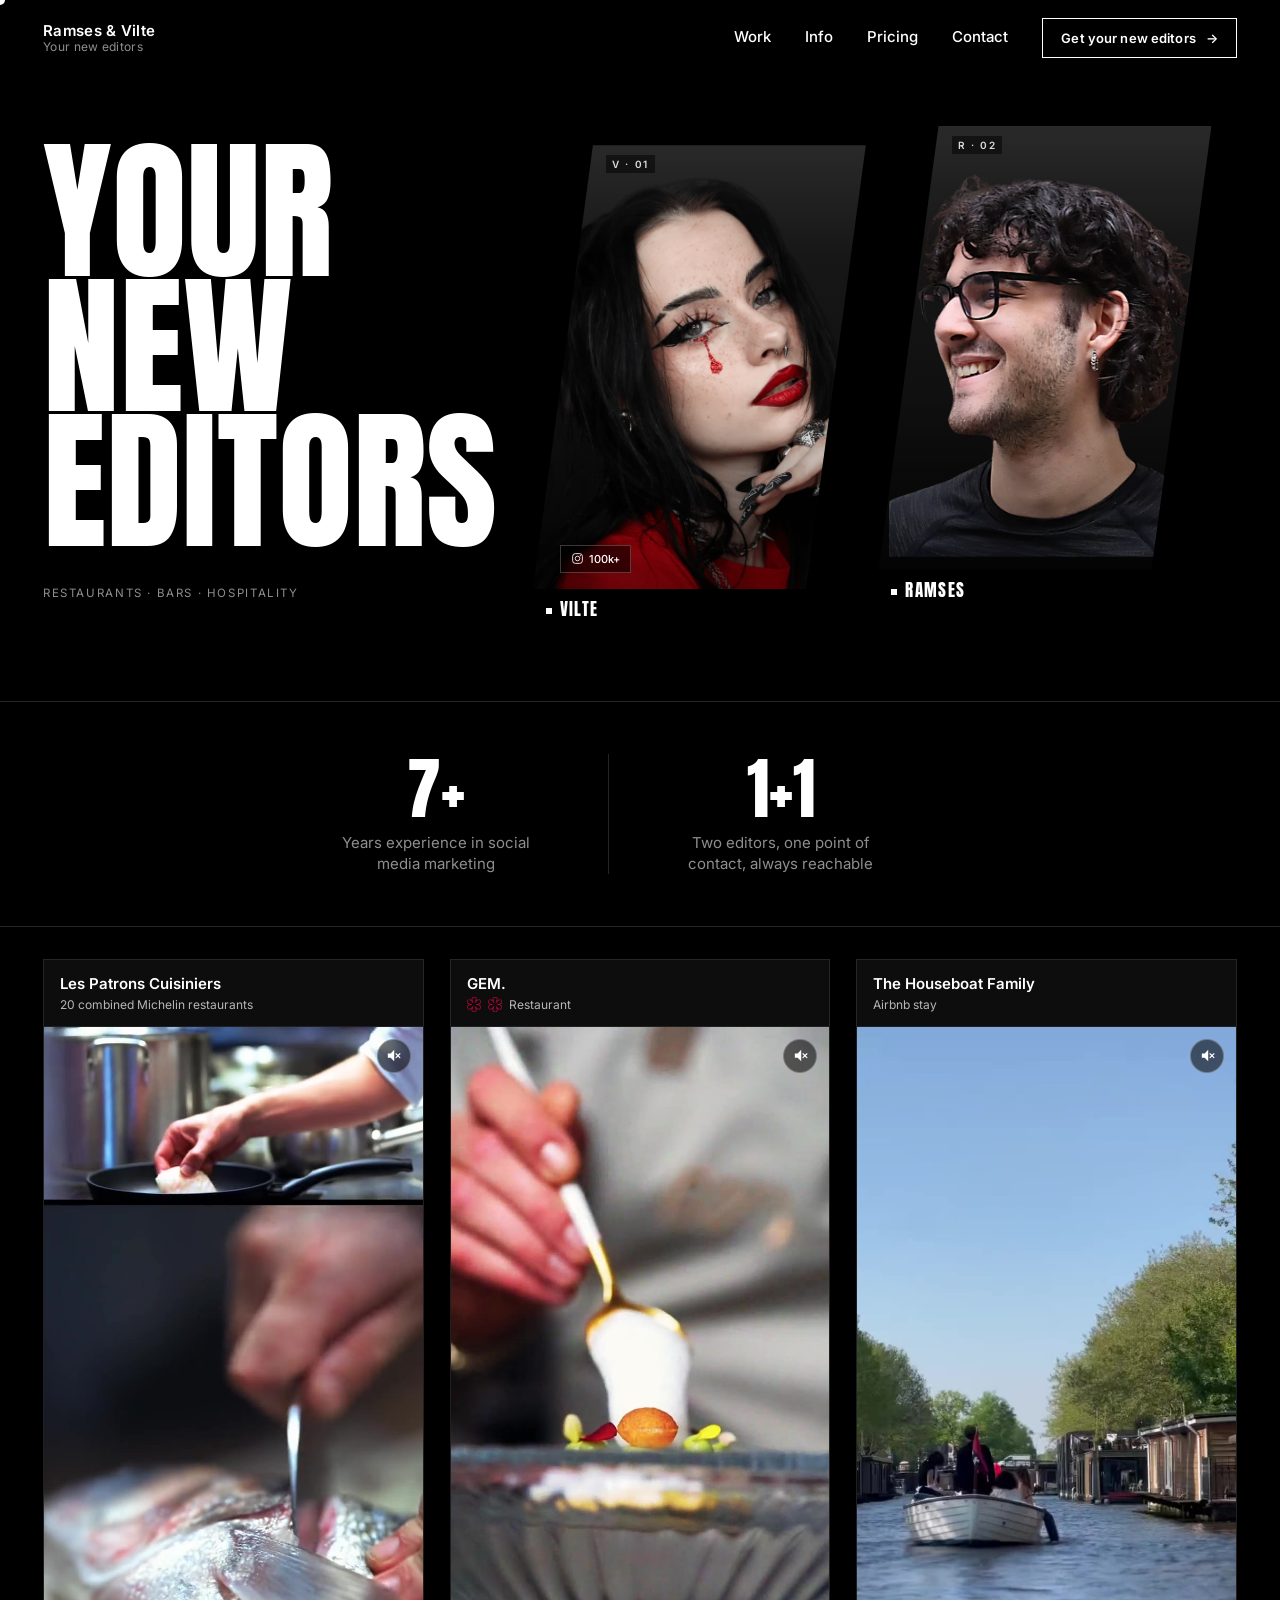
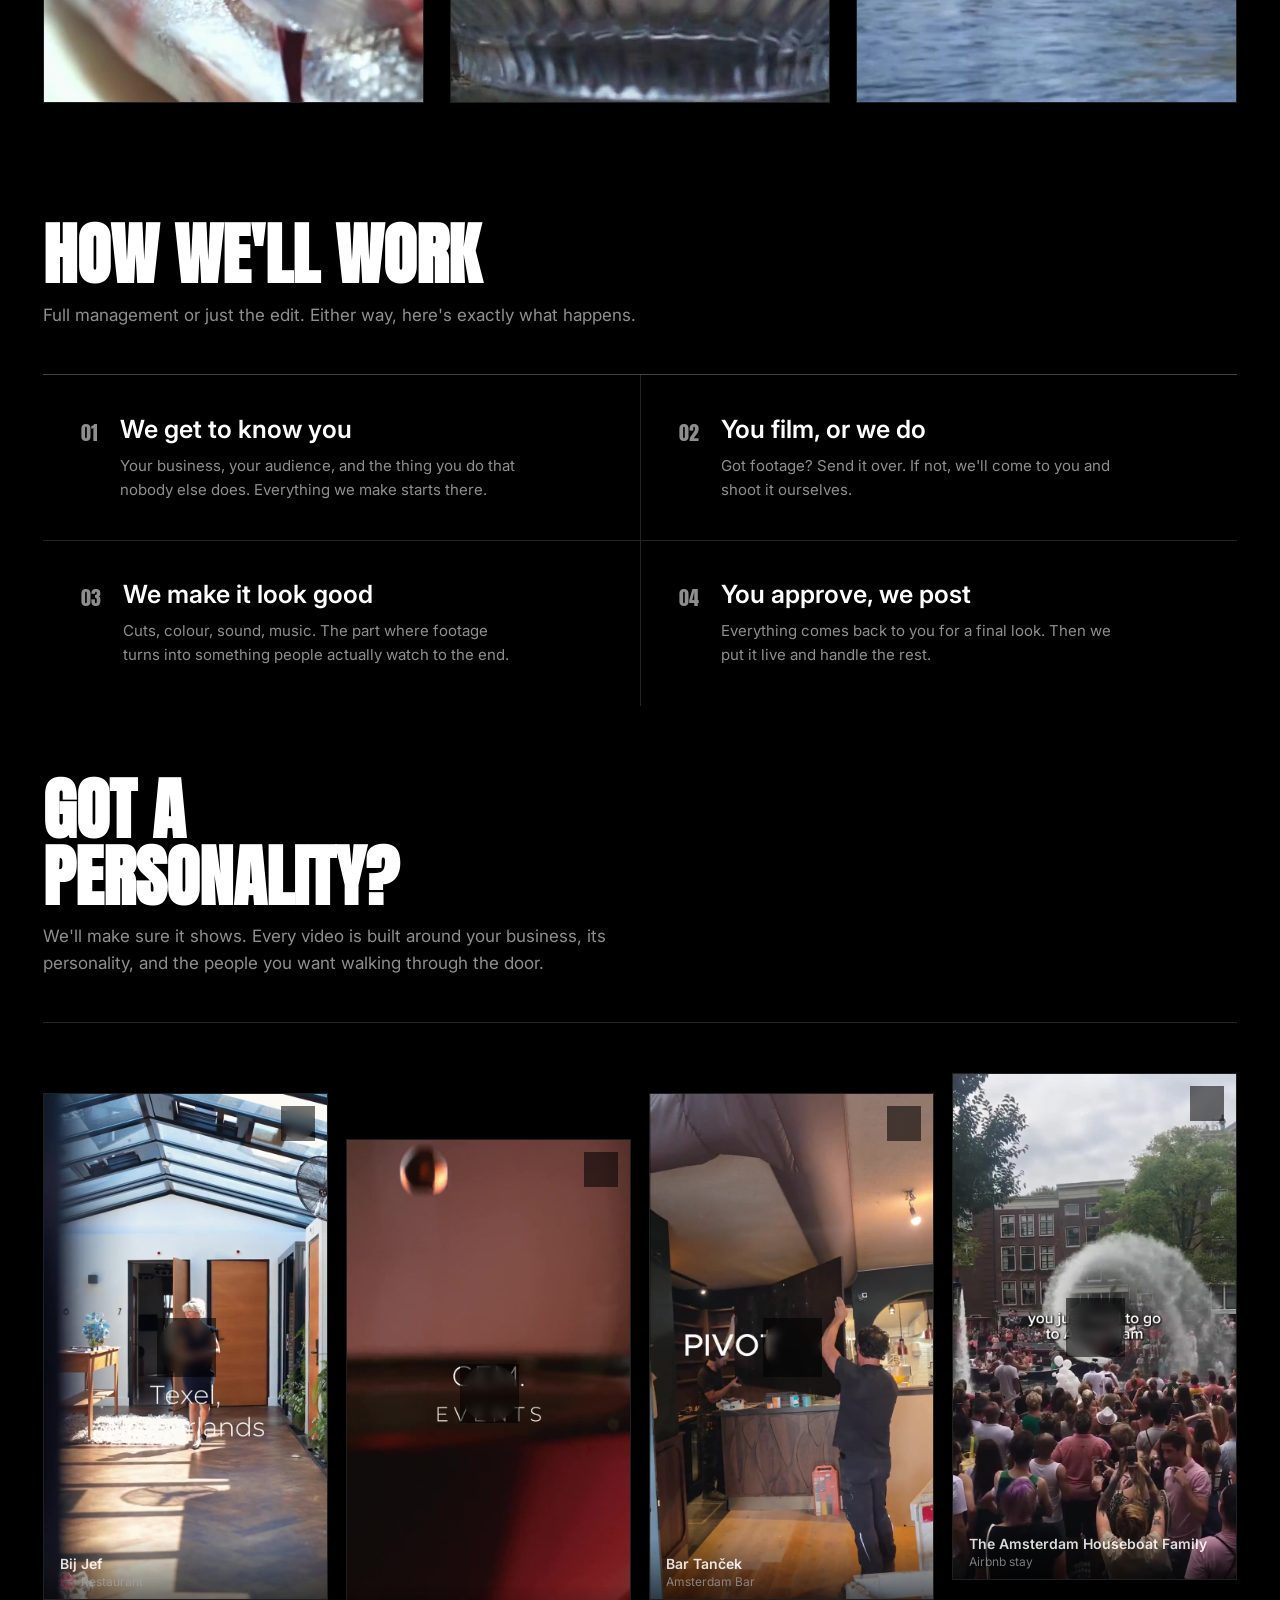
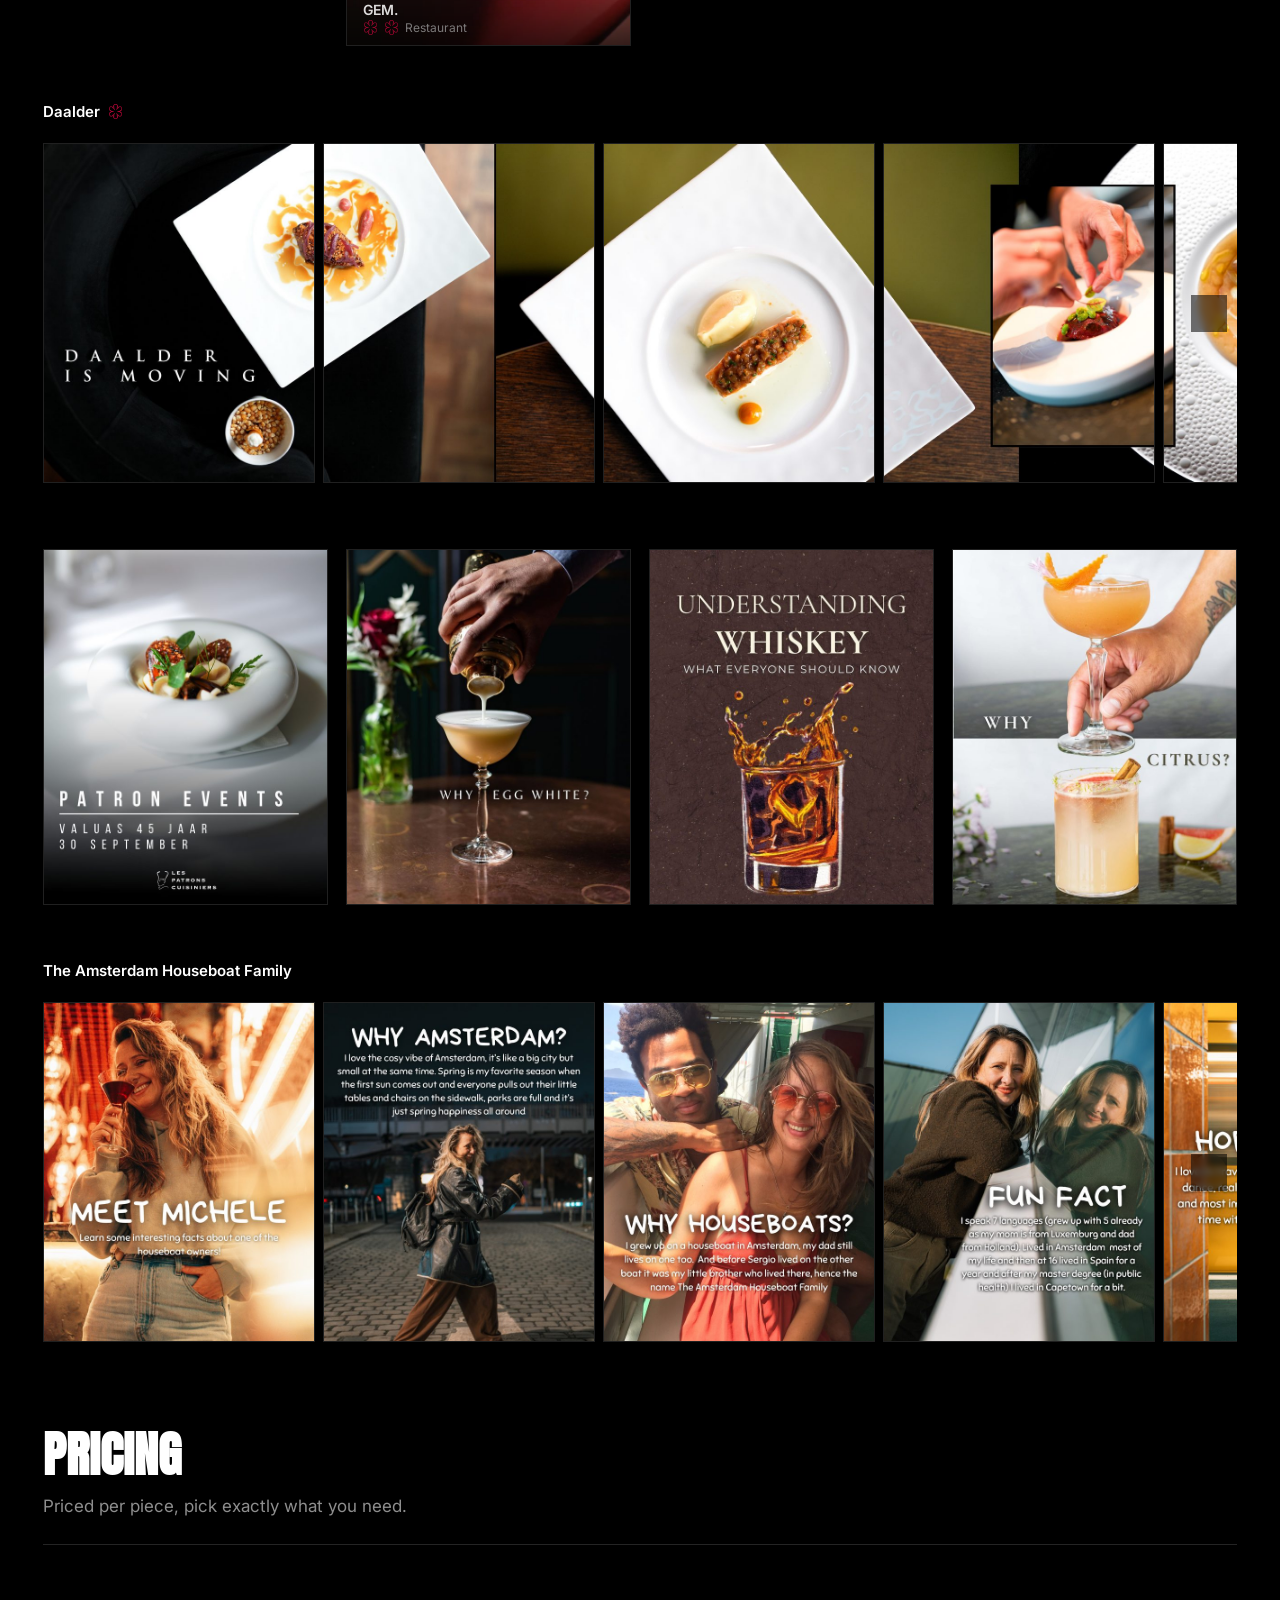
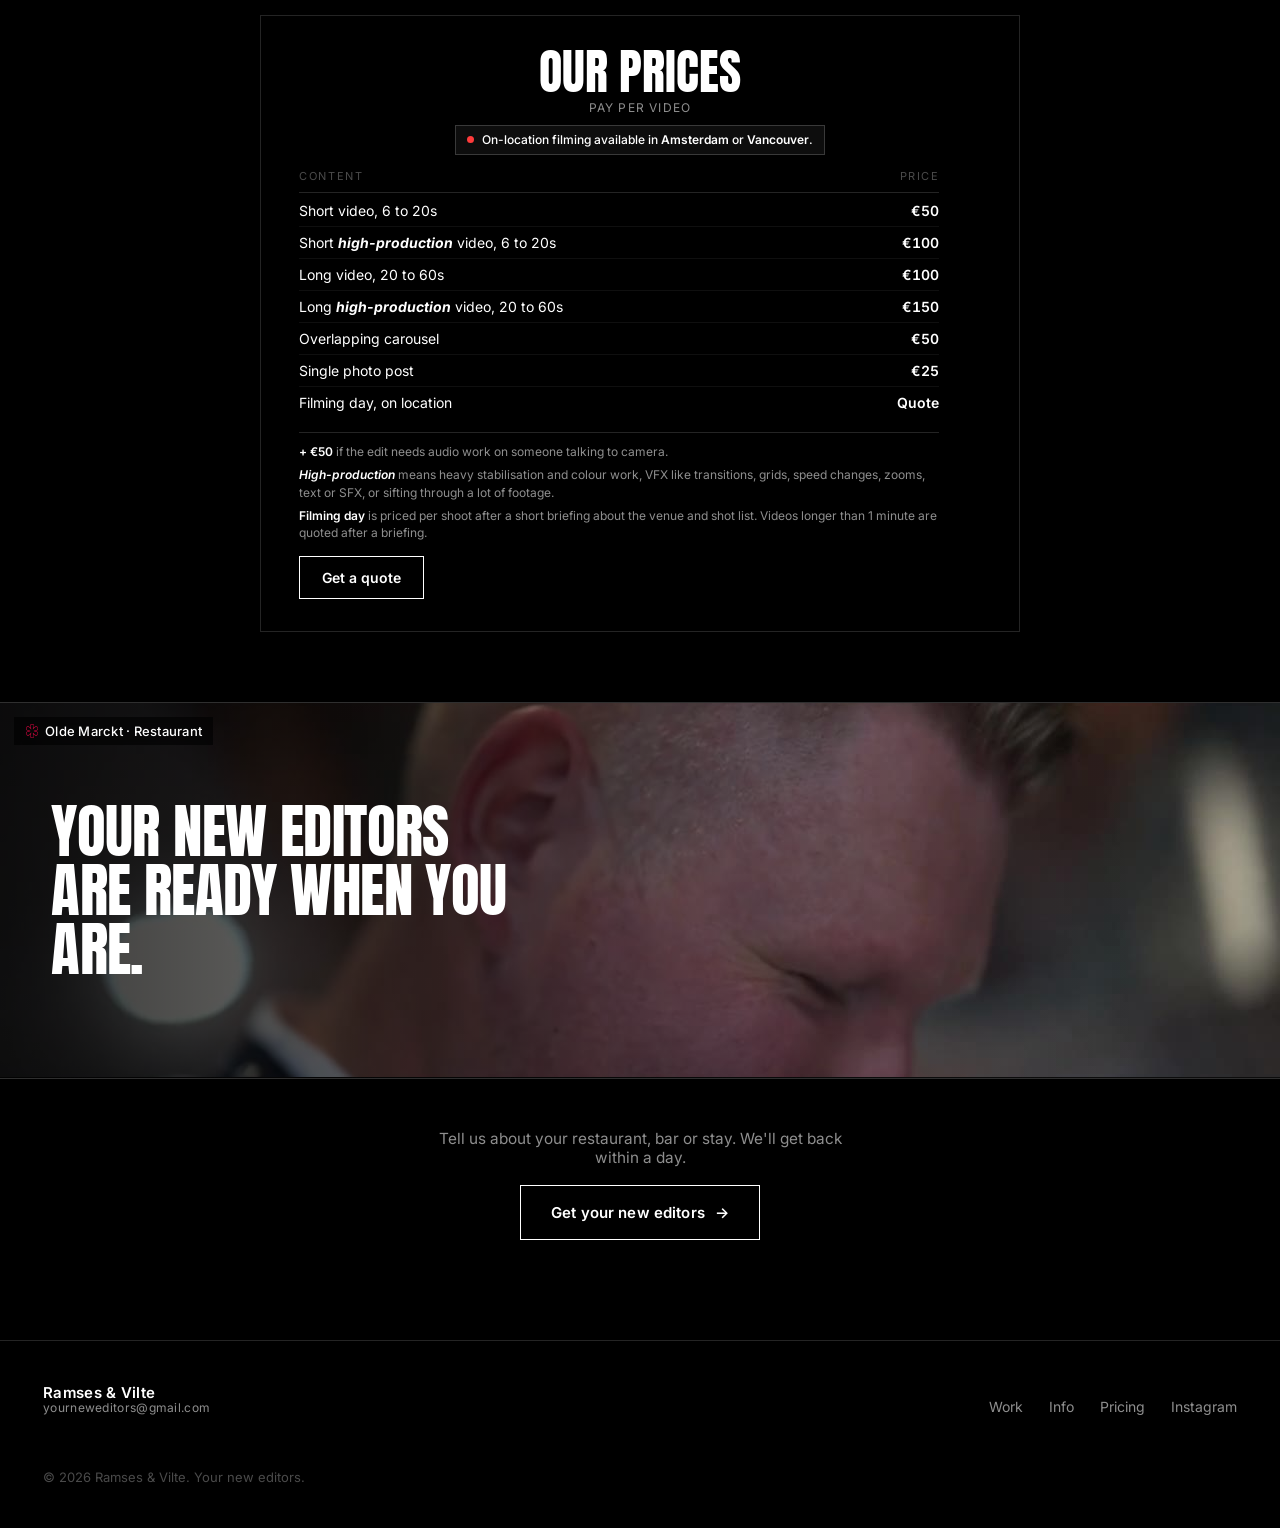
==== index.html @ bdb80d67 "old" ====
<!DOCTYPE html>
<html lang="en">
<head>
<meta charset="UTF-8">
<meta name="viewport" content="width=device-width, initial-scale=1.0">
<title>Ramses &amp; Vilte: Your New Editors</title>
<meta name="description" content="Ramses &amp; Vilte edit social media for Michelin-starred restaurants, bars and hospitality brands. Strategy, filming, editing and posting. One deal, two editors.">
<link rel="preconnect" href="https://media.yourneweditors.com">
<link rel="preconnect" href="https://fonts.googleapis.com">
<link rel="preconnect" href="https://fonts.gstatic.com" crossorigin>
<link href="https://fonts.googleapis.com/css2?family=Anton&family=Inter:wght@400;500;600&display=block" rel="stylesheet">
<link rel="stylesheet" href="style.css">
<link rel="icon" type="image/svg+xml" href="favicon.svg">
<link rel="icon" type="image/png" sizes="32x32" href="favicon-32.png">
<link rel="apple-touch-icon" href="apple-touch-icon.png">
</head>
<body>

<a href="#main" class="skip-link">Skip to content</a>
<div class="cursor-dot" id="cursorDot" aria-hidden="true"></div>

<!-- ============================= NAV ============================= -->
<header class="nav edge" id="siteNav">
  <a href="#main" class="brand" aria-label="Ramses and Vilte, home">
    <span class="brand-name"><strong>Ramses &amp; Vilte</strong><span>Your new editors</span></span>
  </a>

  <button class="nav-toggle" id="navToggle" aria-label="Toggle menu" aria-expanded="false">
    <span></span><span></span><span></span>
  </button>

  <nav class="nav-links" id="navLinks">
    <a href="#work" data-close>Work</a>
    <a href="#info" data-close>Info</a>
    <a href="#pricing" data-close>Pricing</a>
    <a href="#contact-footer" data-close>Contact</a>
    <button class="btn mailto-cta" data-close>Get your new editors <span class="btn-arrow">→</span></button>
  </nav>
</header>

<main id="main">

  <!-- ============================= HERO ============================= -->
  <section class="hero">
    <div class="hero-main">
      <div class="hero-left">
        <h1 class="hero-headline">
          <span class="line"><span>Your new</span></span>
          <span class="line"><span>editors</span></span>
        </h1>
        <div class="hero-lead-cta">
          <div class="hero-byline-text">
            <div class="hero-byline-sub">Restaurants · Bars · Hospitality</div>
          </div>
        </div>
      </div>

      <div class="hero-photos">
        <div class="hero-photo">
          <div class="hero-photo-frame">
            <div class="hero-photo-code">V · 01</div>
            <img src="images/vilte.webp" alt="Vilte">
            <a class="hero-photo-social" href="https://www.instagram.com/vilte_kuz/" target="_blank" rel="noopener">
              <svg viewBox="0 0 24 24" fill="none" aria-hidden="true"><rect x="3" y="3" width="18" height="18" rx="5" stroke="currentColor" stroke-width="1.6"/><circle cx="12" cy="12" r="4.2" stroke="currentColor" stroke-width="1.6"/><circle cx="17.2" cy="6.8" r="1.1" fill="currentColor"/></svg>
              <span>100k+</span>
            </a>
          </div>
          <div class="hero-photo-caption">
            <span class="dot"></span>
            <span class="hero-photo-name">Vilte</span>
          </div>
        </div>
        <div class="hero-photo">
          <div class="hero-photo-frame ramses-frame">
            <div class="hero-photo-code">R · 02</div>
            <img src="images/ramses.webp" alt="Ramses">
          </div>
          <div class="hero-photo-caption">
            <span class="dot"></span>
            <span class="hero-photo-name">Ramses</span>
          </div>
        </div>
      </div>
    </div>

  </section>

  <div class="hero-meta edge">
    <div class="stats">
      <div class="stat reveal">
        <div class="stat-num"><span class="count-up" data-target="7">0</span>+</div>
        <div class="stat-label">Years experience in social media marketing</div>
      </div>
      <div class="stat reveal">
        <div class="stat-num">1+1</div>
        <div class="stat-label">Two editors, one point of contact, always reachable</div>
      </div>
    </div>
  </div>

  <!-- ============================= OFFER ============================= -->
  <section class="edge" id="offer">
    <div class="offer-reels reveal reveal-early">
      <div class="offer-reel">
        <div class="offer-reel-head">
          <div class="name">GEM.</div>
          <div class="tag michelin-tag">
            <img class="michelin-icon" src="images/michelin-star.png" alt="Michelin star">
            <img class="michelin-icon" src="images/michelin-star.png" alt="Michelin star">
            <span>Restaurant</span>
          </div>
        </div>
        <div class="offer-reel-video">
          <video src="https://media.yourneweditors.com/videos/gem-restaurant.mp4" poster="images/gem-restaurant-poster.jpg" preload="auto" autoplay muted loop playsinline onerror="this.onerror=null;this.src='videos/gem-restaurant.mp4'"></video>
          <button class="reel-mute-btn" type="button" aria-label="Unmute video" aria-pressed="false">
            <svg class="icon-off" viewBox="0 0 24 24" fill="none" aria-hidden="true"><path d="M4 9v6h4l5 5V4L8 9H4Z" fill="currentColor"/><line x1="15.5" y1="9.5" x2="21" y2="15" stroke="currentColor" stroke-width="1.6" stroke-linecap="round"/><line x1="21" y1="9.5" x2="15.5" y2="15" stroke="currentColor" stroke-width="1.6" stroke-linecap="round"/></svg>
            <svg class="icon-on" viewBox="0 0 24 24" fill="none" aria-hidden="true"><path d="M4 9v6h4l5 5V4L8 9H4Z" fill="currentColor"/><path d="M16 8.5c1 1 1 6 0 7M18.5 6c2 2 2 10 0 12" stroke="currentColor" stroke-width="1.6" stroke-linecap="round"/></svg>
          </button>
        </div>
      </div>
      <div class="offer-reel">
        <div class="offer-reel-head">
          <div class="name">Les Patrons Cuisiniers</div>
          <div class="tag">20 combined Michelin restaurants</div>
        </div>
        <div class="offer-reel-video">
          <video src="https://media.yourneweditors.com/videos/les-patrons-cuisiniers.mp4" poster="images/les-patrons-cuisiniers-poster.jpg" preload="auto" autoplay muted loop playsinline onerror="this.onerror=null;this.src='videos/les-patrons-cuisiniers.mp4'"></video>
          <button class="reel-mute-btn" type="button" aria-label="Unmute video" aria-pressed="false">
            <svg class="icon-off" viewBox="0 0 24 24" fill="none" aria-hidden="true"><path d="M4 9v6h4l5 5V4L8 9H4Z" fill="currentColor"/><line x1="15.5" y1="9.5" x2="21" y2="15" stroke="currentColor" stroke-width="1.6" stroke-linecap="round"/><line x1="21" y1="9.5" x2="15.5" y2="15" stroke="currentColor" stroke-width="1.6" stroke-linecap="round"/></svg>
            <svg class="icon-on" viewBox="0 0 24 24" fill="none" aria-hidden="true"><path d="M4 9v6h4l5 5V4L8 9H4Z" fill="currentColor"/><path d="M16 8.5c1 1 1 6 0 7M18.5 6c2 2 2 10 0 12" stroke="currentColor" stroke-width="1.6" stroke-linecap="round"/></svg>
          </button>
        </div>
      </div>
      <div class="offer-reel">
        <div class="offer-reel-head">
          <div class="name">The Houseboat Family</div>
          <div class="tag">Airbnb stay</div>
        </div>
        <div class="offer-reel-video">
          <video src="https://media.yourneweditors.com/videos/houseboat-family.mp4" poster="images/houseboat-family-poster.jpg" preload="auto" autoplay muted loop playsinline onerror="this.onerror=null;this.src='videos/houseboat-family.mp4'"></video>
          <button class="reel-mute-btn" type="button" aria-label="Unmute video" aria-pressed="false">
            <svg class="icon-off" viewBox="0 0 24 24" fill="none" aria-hidden="true"><path d="M4 9v6h4l5 5V4L8 9H4Z" fill="currentColor"/><line x1="15.5" y1="9.5" x2="21" y2="15" stroke="currentColor" stroke-width="1.6" stroke-linecap="round"/><line x1="21" y1="9.5" x2="15.5" y2="15" stroke="currentColor" stroke-width="1.6" stroke-linecap="round"/></svg>
            <svg class="icon-on" viewBox="0 0 24 24" fill="none" aria-hidden="true"><path d="M4 9v6h4l5 5V4L8 9H4Z" fill="currentColor"/><path d="M16 8.5c1 1 1 6 0 7M18.5 6c2 2 2 10 0 12" stroke="currentColor" stroke-width="1.6" stroke-linecap="round"/></svg>
          </button>
        </div>
      </div>
    </div>

    <div class="offer-how" id="info">
      <div class="section-head reveal">
        <h2 class="section-title">How we'll work</h2>
        <p class="section-note">Full management or just the edit. Either way, here's exactly what happens.</p>
      </div>

      <div class="offer-list reveal">
        <div class="offer-item">
          <span class="offer-num">01</span>
        <div class="offer-copy">
          <h3>We get to know you</h3>
          <p>Your business, your audience, and the thing you do that nobody else does. Everything we make starts there.</p>
        </div>
      </div>
      <div class="offer-item">
        <span class="offer-num">02</span>
        <div class="offer-copy">
          <h3>You film, or we do</h3>
          <p>Got footage? Send it over. If not, we'll come to you and shoot it ourselves.</p>
        </div>
      </div>
      <div class="offer-item">
        <span class="offer-num">03</span>
        <div class="offer-copy">
          <h3>We make it look good</h3>
          <p>Cuts, colour, sound, music. The part where footage turns into something people actually watch to the end.</p>
        </div>
      </div>
      <div class="offer-item">
        <span class="offer-num">04</span>
        <div class="offer-copy">
          <h3>You approve, we post</h3>
          <p>Everything comes back to you for a final look. Then we put it live and handle the rest.</p>
        </div>
      </div>
      </div>
    </div>
  </section>

  <!-- ============================= VIDEO SHOWCASE ============================= -->
  <section class="edge" id="work">
    <div class="section-head section-head--divided reveal">
      <h2 class="section-title">Got a personality?</h2>
      <p class="section-note">We'll make sure it shows. Every video is built around your business, its personality, and the people you want walking through the door.</p>
    </div>

    <div class="video-grid reveal reveal-early">
      <div class="tile tile-reel">
        <video src="https://media.yourneweditors.com/videos/bij-jef.mp4" poster="images/bij-jef-poster.jpg" preload="metadata" muted loop playsinline onerror="this.onerror=null;this.src='videos/bij-jef.mp4'"></video>
        <button class="reel-mute-btn" type="button" aria-label="Unmute video" aria-pressed="false">
          <svg class="icon-off" viewBox="0 0 24 24" fill="none" aria-hidden="true"><path d="M4 9v6h4l5 5V4L8 9H4Z" fill="currentColor"/><line x1="15.5" y1="9.5" x2="21" y2="15" stroke="currentColor" stroke-width="1.6" stroke-linecap="round"/><line x1="21" y1="9.5" x2="15.5" y2="15" stroke="currentColor" stroke-width="1.6" stroke-linecap="round"/></svg>
          <svg class="icon-on" viewBox="0 0 24 24" fill="none" aria-hidden="true"><path d="M4 9v6h4l5 5V4L8 9H4Z" fill="currentColor"/><path d="M16 8.5c1 1 1 6 0 7M18.5 6c2 2 2 10 0 12" stroke="currentColor" stroke-width="1.6" stroke-linecap="round"/></svg>
        </button>
        <div class="tile-cap"><div class="name">Bij Jef</div><div class="tag michelin-tag"><img class="michelin-icon" src="images/michelin-star.png" alt="Michelin star"><span>Restaurant</span></div></div>
      </div>
      <div class="tile tile-reel">
        <video src="https://media.yourneweditors.com/videos/gem-restaurant-2.mp4" poster="images/gem-restaurant-2-poster.jpg" preload="metadata" muted loop playsinline onerror="this.onerror=null;this.src='videos/gem-restaurant-2.mp4'"></video>
        <button class="reel-mute-btn" type="button" aria-label="Unmute video" aria-pressed="false">
          <svg class="icon-off" viewBox="0 0 24 24" fill="none" aria-hidden="true"><path d="M4 9v6h4l5 5V4L8 9H4Z" fill="currentColor"/><line x1="15.5" y1="9.5" x2="21" y2="15" stroke="currentColor" stroke-width="1.6" stroke-linecap="round"/><line x1="21" y1="9.5" x2="15.5" y2="15" stroke="currentColor" stroke-width="1.6" stroke-linecap="round"/></svg>
          <svg class="icon-on" viewBox="0 0 24 24" fill="none" aria-hidden="true"><path d="M4 9v6h4l5 5V4L8 9H4Z" fill="currentColor"/><path d="M16 8.5c1 1 1 6 0 7M18.5 6c2 2 2 10 0 12" stroke="currentColor" stroke-width="1.6" stroke-linecap="round"/></svg>
        </button>
        <div class="tile-cap"><div class="name">GEM.</div><div class="tag michelin-tag"><img class="michelin-icon" src="images/michelin-star.png" alt="Michelin star"><img class="michelin-icon" src="images/michelin-star.png" alt="Michelin star"><span>Restaurant</span></div></div>
      </div>
      <div class="tile tile-reel">
        <video src="https://media.yourneweditors.com/videos/bar-tancek.mp4" poster="images/bar-tancek-poster.jpg" preload="metadata" muted loop playsinline onerror="this.onerror=null;this.src='videos/bar-tancek.mp4'"></video>
        <button class="reel-mute-btn" type="button" aria-label="Unmute video" aria-pressed="false">
          <svg class="icon-off" viewBox="0 0 24 24" fill="none" aria-hidden="true"><path d="M4 9v6h4l5 5V4L8 9H4Z" fill="currentColor"/><line x1="15.5" y1="9.5" x2="21" y2="15" stroke="currentColor" stroke-width="1.6" stroke-linecap="round"/><line x1="21" y1="9.5" x2="15.5" y2="15" stroke="currentColor" stroke-width="1.6" stroke-linecap="round"/></svg>
          <svg class="icon-on" viewBox="0 0 24 24" fill="none" aria-hidden="true"><path d="M4 9v6h4l5 5V4L8 9H4Z" fill="currentColor"/><path d="M16 8.5c1 1 1 6 0 7M18.5 6c2 2 2 10 0 12" stroke="currentColor" stroke-width="1.6" stroke-linecap="round"/></svg>
        </button>
        <div class="tile-cap"><div class="name">Bar Tanček</div><div class="tag">Amsterdam Bar</div></div>
      </div>
      <div class="tile tile-reel">
        <video src="https://media.yourneweditors.com/videos/houseboat-family-2.mp4" poster="images/houseboat-family-2-poster.jpg" preload="metadata" muted loop playsinline onerror="this.onerror=null;this.src='videos/houseboat-family-2.mp4'"></video>
        <button class="reel-mute-btn" type="button" aria-label="Unmute video" aria-pressed="false">
          <svg class="icon-off" viewBox="0 0 24 24" fill="none" aria-hidden="true"><path d="M4 9v6h4l5 5V4L8 9H4Z" fill="currentColor"/><line x1="15.5" y1="9.5" x2="21" y2="15" stroke="currentColor" stroke-width="1.6" stroke-linecap="round"/><line x1="21" y1="9.5" x2="15.5" y2="15" stroke="currentColor" stroke-width="1.6" stroke-linecap="round"/></svg>
          <svg class="icon-on" viewBox="0 0 24 24" fill="none" aria-hidden="true"><path d="M4 9v6h4l5 5V4L8 9H4Z" fill="currentColor"/><path d="M16 8.5c1 1 1 6 0 7M18.5 6c2 2 2 10 0 12" stroke="currentColor" stroke-width="1.6" stroke-linecap="round"/></svg>
        </button>
        <div class="tile-cap"><div class="name">The Amsterdam Houseboat Family</div><div class="tag">Airbnb stay</div></div>
      </div>
    </div>
  </section>

  <!-- ============================= PHOTO SHOWCASE ============================= -->
  <section class="edge">
    <div class="carousel-strip-block reveal">
      <div class="carousel-strip-head">
        <div class="carousel-strip-title"><span>Daalder</span><img class="michelin-icon" src="images/michelin-star.png" alt="Michelin star"></div>
      </div>
      <div class="carousel-strip-wrap">
        <div class="carousel-strip">
          <div class="carousel-frame"><img loading="lazy" decoding="async" src="images/daalder-slide-01.jpg" alt="Daalder is moving slide"></div>
          <div class="carousel-frame"><img loading="lazy" decoding="async" src="images/daalder-slide-02.jpg" alt="Dish detail slide"></div>
          <div class="carousel-frame"><img loading="lazy" decoding="async" src="images/daalder-slide-03.jpg" alt="Dish overhead slide"></div>
          <div class="carousel-frame"><img loading="lazy" decoding="async" src="images/daalder-slide-04.jpg" alt="Plating slide"></div>
          <div class="carousel-frame"><img loading="lazy" decoding="async" src="images/daalder-slide-05.jpg" alt="Dish closeup slide"></div>
          <div class="carousel-frame"><img loading="lazy" decoding="async" src="images/daalder-slide-06.jpg" alt="Les Patrons Cuisiniers credit slide"></div>
        </div>
        <button type="button" class="carousel-scroll-hint" aria-label="Scroll to see more">
          <svg viewBox="0 0 24 24" width="16" height="16" fill="none"><path d="M9 6l6 6-6 6" stroke="white" stroke-width="2" stroke-linecap="round" stroke-linejoin="round"/></svg>
        </button>
      </div>
    </div>

    <div class="photo-grid reveal">
      <div class="tile tile-photo">
        <img loading="lazy" decoding="async" src="images/patron-events-poster.jpg" alt="Patron Events poster">
      </div>
      <div class="tile tile-photo">
        <img loading="lazy" decoding="async" src="images/egg-white-cocktail-post.jpg" alt="Why egg white cocktail post">
      </div>
      <div class="tile tile-photo">
        <img loading="lazy" decoding="async" src="images/understanding-whiskey-post.jpg" alt="Understanding whiskey post">
      </div>
      <div class="tile tile-photo">
        <img loading="lazy" decoding="async" src="images/citrus-cocktail-post.jpg" alt="Why citrus cocktail post">
      </div>
    </div>

    <div class="carousel-strip-block reveal">
      <div class="carousel-strip-head">
        <div class="carousel-strip-title">The Amsterdam Houseboat Family</div>
      </div>
      <div class="carousel-strip-wrap">
        <div class="carousel-strip">
          <div class="carousel-frame"><img loading="lazy" decoding="async" src="images/houseboat-slide-01.jpg" alt="Meet Michele slide"></div>
          <div class="carousel-frame"><img loading="lazy" decoding="async" src="images/houseboat-slide-02.jpg" alt="Why Amsterdam slide"></div>
          <div class="carousel-frame"><img loading="lazy" decoding="async" src="images/houseboat-slide-03.jpg" alt="Why houseboats slide"></div>
          <div class="carousel-frame"><img loading="lazy" decoding="async" src="images/houseboat-slide-04.jpg" alt="Fun fact slide"></div>
          <div class="carousel-frame"><img loading="lazy" decoding="async" src="images/houseboat-slide-05.jpg" alt="Hobbies slide"></div>
        </div>
        <button type="button" class="carousel-scroll-hint" aria-label="Scroll to see more">
          <svg viewBox="0 0 24 24" width="16" height="16" fill="none"><path d="M9 6l6 6-6 6" stroke="white" stroke-width="2" stroke-linecap="round" stroke-linejoin="round"/></svg>
        </button>
      </div>
    </div>
  </section>

  <!-- ============================= PRICING ============================= -->
  <section class="edge" id="pricing">
    <div class="section-head section-head--divided reveal">
      <h2 class="section-title">Pricing</h2>
      <p class="section-note">Priced per piece, pick exactly what you need.</p>
    </div>

    <div class="pricing-carousel reveal">

      <!-- Card 1: à la carte -->
      <div class="plan">
        <div class="plan-header">
          <div class="plan-name-block">
            <div class="plan-name">Our prices</div>
            <div class="plan-name-label">Pay per video</div>
          </div>
          <div class="plan-notice">
            <span class="plan-notice-dot" aria-hidden="true"></span>
            <span>On-location filming available in <strong>Amsterdam</strong> or <strong>Vancouver</strong>.</span>
          </div>
        </div>

        <div class="price-list">
          <div class="price-list-head"><span>Content</span><span>Price</span></div>
          <div class="price-row"><span class="price-row-label">Short video, 6 to 20s</span><span class="price-row-price">€50</span></div>
          <div class="price-row"><span class="price-row-label">Short <strong class="term-hp">high-production</strong> video, 6 to 20s</span><span class="price-row-price">€100</span></div>
          <div class="price-row"><span class="price-row-label">Long video, 20 to 60s</span><span class="price-row-price">€100</span></div>
          <div class="price-row"><span class="price-row-label">Long <strong class="term-hp">high-production</strong> video, 20 to 60s</span><span class="price-row-price">€150</span></div>
          <div class="price-row"><span class="price-row-label">Overlapping carousel</span><span class="price-row-price">€50</span></div>
          <div class="price-row"><span class="price-row-label">Single photo post</span><span class="price-row-price">€25</span></div>
          <div class="price-row"><span class="price-row-label">Filming day, on location</span><span class="price-row-price">Quote</span></div>
        </div>

        <div class="plan-notes">
          <p><strong>+ €50</strong> if the edit needs audio work on someone talking to camera.</p>
          <p><strong class="term-hp">High-production</strong> means heavy stabilisation and colour work, VFX like transitions, grids, speed changes, zooms, text or SFX, or sifting through a lot of footage.</p>
          <p><strong>Filming day</strong> is priced per shoot after a short briefing about the venue and shot list. Videos longer than 1 minute are quoted after a briefing.</p>
        </div>

        <button class="plan-cta mailto-cta">Get a quote</button>
      </div>

    </div>
  </section>

  <!-- ============================= CLOSING VIDEO ============================= -->
  <div class="close-video reveal reveal-early">
    <video src="https://media.yourneweditors.com/videos/olde-marckt.mp4" poster="images/olde-marckt-poster.jpg" preload="metadata" muted loop playsinline onerror="this.onerror=null;this.src='videos/olde-marckt.mp4'"></video>
    <div class="close-video-label michelin-tag">
      <img class="michelin-icon" src="images/michelin-star.png" alt="Michelin star">
      <span>Olde Marckt · Restaurant</span>
    </div>
    <div class="close-video-overlay">
      <h2>Your new editors are ready when you are.</h2>
    </div>
  </div>

  <!-- ============================= CTA BAND ============================= -->
  <section class="edge cta-band">
    <div class="cta-band-inner">
      <p class="reveal">Tell us about your restaurant, bar or stay. We'll get back within a day.</p>
      <button class="btn mailto-cta reveal">Get your new editors <span class="btn-arrow">→</span></button>
    </div>
  </section>

</main>

<!-- ============================= FOOTER ============================= -->
<footer class="edge" id="contact-footer">
  <div class="footer-left">
    <div class="brand-name"><strong>Ramses &amp; Vilte</strong><span>yourneweditors@gmail.com</span></div>
  </div>
  <div class="footer-links">
    <a href="#work">Work</a>
    <a href="#info">Info</a>
    <a href="#pricing">Pricing</a>
    <a href="https://instagram.com" target="_blank" rel="noopener">Instagram</a>
  </div>
  <div class="footer-meta">© 2026 Ramses &amp; Vilte. Your new editors.</div>
</footer>

<!-- ============================= MODAL ============================= -->
<div class="modal-overlay" id="modalOverlay">
  <div class="modal" role="dialog" aria-modal="true" aria-labelledby="modalTitle">
    <div class="form-body" id="formBody">
      <div class="modal-head">
        <h3 id="modalTitle">Get your new editors</h3>
        <button class="modal-close" id="modalClose" aria-label="Close form">&times;</button>
      </div>
      <p class="lead">Tell us about your venue. We'll reply within a day with next steps.</p>

      <form id="leadForm">
        <div class="field">
          <label for="f-name">Your name</label>
          <input id="f-name" name="name" type="text" required autocomplete="name">
        </div>
        <div class="field">
          <label for="f-venue">Restaurant / bar / venue name</label>
          <input id="f-venue" name="venue" type="text" required>
        </div>
        <div class="field">
          <label for="f-ig">Instagram handle</label>
          <input id="f-ig" name="instagram" type="text" placeholder="@yourvenue">
        </div>
        <div class="field">
          <label for="f-email">Email</label>
          <input id="f-email" name="email" type="email" required autocomplete="email">
        </div>
        <div class="field">
          <label for="f-message">What are you looking for?</label>
          <textarea id="f-message" name="message" placeholder="e.g. full social management, a launch reel, a monthly retainer..."></textarea>
        </div>
        <button type="submit" class="btn">Send it over <span class="btn-arrow">→</span></button>
      </form>
    </div>

    <div class="success-state" id="successState">
      <div class="tile-play" style="border-color:white; margin-bottom:20px;"></div>
      <h4>Almost there.</h4>
      <p>Your email app should have opened with your message ready to go to Vilte. Hit send there, and expect a reply within a day.</p>
    </div>
  </div>
</div>

<script src="script.js"></script>

</body>
</html>
---- style.css ----
/* ============================= TOKENS ============================= */
  :root{
    --black:#000000;
    --white:#ffffff;
    --gray:#8e8e8e;
    --gray-dim:#4a4a4a;

    --font-display:'Anton', ui-sans-serif, system-ui, sans-serif;
    --font-body:'Inter', ui-sans-serif, system-ui, sans-serif;

    --edge:clamp(20px, 4.2vw, 43px);
    --section-gap:clamp(40px, 5.5vw, 80px);

    --ease:cubic-bezier(.16,.8,.24,1);
  }

  *{ box-sizing:border-box; margin:0; padding:0; }
  html{ scroll-behavior:smooth; }
  @media (prefers-reduced-motion: reduce){
    html{ scroll-behavior:auto; }
    *{ animation-duration:0.001ms !important; animation-iteration-count:1 !important; transition-duration:0.001ms !important; }
  }

  body{
    background:var(--black);
    color:var(--white);
    font-family:var(--font-body);
    -webkit-font-smoothing:antialiased;
    overflow-x:hidden;
  }

  img,svg{ display:block; max-width:100%; }
  a{ color:inherit; text-decoration:none; }
  button{ font-family:inherit; cursor:pointer; background:none; border:none; color:inherit; }
  ul{ list-style:none; }

  ::selection{ background:var(--white); color:var(--black); }

  :focus-visible{
    outline:1px solid var(--white);
    outline-offset:4px;
  }

  .edge{ padding-left:var(--edge); padding-right:var(--edge); }

  /* skip link */
  .skip-link{
    position:absolute; left:-999px; top:0; background:var(--white); color:var(--black);
    padding:12px 18px; z-index:999;
  }
  .skip-link:focus{ left:var(--edge); top:18px; }

  /* ============================= CURSOR DOT ============================= */
  .cursor-dot{
    position:fixed; top:0; left:0; width:10px; height:10px; border-radius:50%;
    background:var(--white); pointer-events:none; z-index:9999;
    transform:translate(-50%,-50%);
    transition:width .25s var(--ease), height .25s var(--ease), background-color .25s var(--ease), opacity .3s;
    mix-blend-mode:difference;
    will-change:transform;
  }
  .cursor-dot.hover{ width:52px; height:52px; }
  @media (hover:none), (max-width:900px){ .cursor-dot{ display:none; } }

  /* ============================= NAV ============================= */
  .nav{
    position:fixed; top:0; left:0; right:0; z-index:500;
    display:flex; align-items:center; justify-content:space-between;
    padding-top:18px; padding-bottom:18px;
    background:rgba(0,0,0,0);
    border-bottom:1px solid rgba(255,255,255,0);
    transition:background-color .4s var(--ease), border-color .4s var(--ease), padding .4s var(--ease);
  }
  .nav.scrolled{
    background:#000;
    border-bottom:1px solid rgba(255,255,255,.12);
  }
  .brand{
    display:flex; align-items:center; gap:14px;
    position:relative; z-index:2;
  }
  .brand-name{
    font-size:15px; letter-spacing:.02em; line-height:1.15;
  }
  .brand-name strong{ display:block; font-weight:600; }
  .brand-name span{ display:block; color:var(--gray); font-size:12px; }

  .nav-links{
    display:flex; align-items:center; gap:34px;
  }
  .nav-links a{
    font-size:15px; font-weight:500; position:relative; padding-bottom:4px;
  }
  .nav-links a::after{
    content:''; position:absolute; left:0; right:0; bottom:0; height:1px;
    background:var(--gray); transform:scaleX(0); transform-origin:right;
    transition:transform .35s var(--ease);
  }
  .nav-links a:hover::after{ transform:scaleX(1); transform-origin:left; }

  .btn{
    display:inline-flex; align-items:center; gap:10px;
    border:1px solid var(--white);
    padding:13px 22px;
    font-size:14px; font-weight:600; letter-spacing:.01em;
    white-space:nowrap;
    transition:background-color .35s var(--ease), color .35s var(--ease);
  }
  .btn:hover{ background:var(--white); color:var(--black); }
  .btn-arrow{ transition:transform .35s var(--ease); }
  .btn:hover .btn-arrow{ transform:translateX(3px); }

  .nav .btn{ padding:11px 18px; font-size:13px; }

  .nav-toggle{
    display:none; flex-direction:column; gap:5px; width:28px;
  }
  .nav-toggle span{ height:1px; background:var(--white); display:block; }

  @media (max-width:900px){
    .nav-links{
      position:fixed; inset:0; top:0; background:var(--black);
      flex-direction:column; justify-content:center; align-items:flex-start;
      padding:0 var(--edge); gap:28px;
      transform:translateY(-100%); transition:transform .5s var(--ease);
      z-index:400;
    }
    .nav-links.open{ transform:translateY(0); }
    .nav-links a{ font-size:32px; font-family:var(--font-display); text-transform:uppercase; }
    .nav-links .btn{ margin-top:10px; }
    .nav-toggle{ display:flex; z-index:600; }
  }

  /* ============================= HERO ============================= */
  /* Two-column hero: massive type carries the message on the left,
     two skewed portrait frames sit stacked on the right with a black gap
     between them, reading visually like a slash "/". */
  .hero{
    position:relative;
    padding:clamp(110px, 14vh, 160px) var(--edge) clamp(36px, 5vh, 64px);
    min-height:auto;
    display:flex; flex-direction:column;
    overflow:hidden;
  }

  .hero-topline{
    display:flex; justify-content:space-between; align-items:flex-start;
    gap:24px; margin-bottom:clamp(24px, 4vh, 40px);
    opacity:0; transform:translateY(14px);
    animation:fadeUp .8s var(--ease) forwards; animation-delay:.2s;
  }
  .hero-eyebrow{
    display:flex; align-items:center; gap:12px;
    font-size:12px; font-weight:500; color:var(--gray);
    text-transform:uppercase; letter-spacing:.16em;
  }
  .hero-eyebrow::before{
    content:''; width:32px; height:1px; background:var(--gray-dim); display:inline-block;
  }
  .hero-topline .hero-note{
    max-width:280px; font-size:14px; line-height:1.55;
    color:var(--white); text-align:right;
  }

  .hero-main{
    display:grid; grid-template-columns:1fr auto; gap:clamp(30px, 5vw, 80px);
    align-items:center; flex:1;
  }
  .hero-left{ min-width:0; }

  .hero-headline{
    font-family:var(--font-display); font-weight:400; text-transform:uppercase;
    font-size:clamp(56px, 12vw, 180px); line-height:.88; letter-spacing:0;
    margin:0; position:relative;
  }
  .hero-headline .line{ overflow:hidden; }
  .hero-headline .line span{
    display:block; transform:translateY(110%);
    animation:riseUp 1s var(--ease) forwards;
  }
  .hero-headline .line:nth-child(1) span{ animation-delay:.35s; }
  .hero-headline .line:nth-child(2) span{ animation-delay:.48s; }
  @keyframes riseUp{ to{ transform:translateY(0); } }

  .hero-lead-cta{
    display:flex; align-items:center; gap:clamp(20px, 3vw, 36px); flex-wrap:wrap;
    margin-top:clamp(28px, 4vh, 46px);
    opacity:0; transform:translateY(14px);
    animation:fadeUp .8s var(--ease) forwards; animation-delay:1.1s;
  }
  .hero-byline-text{
    display:flex; flex-direction:column; gap:2px;
  }
  .hero-byline-title{
    font-size:clamp(13px, 1.1vw, 15px); font-weight:600;
    letter-spacing:.02em; color:var(--white);
  }
  .hero-byline-sub{
    font-size:clamp(11px, .9vw, 12px); color:var(--gray);
    text-transform:uppercase; letter-spacing:.14em;
  }

  /* Right column: two parallelogram portrait frames next to each other,
     leaning like italic slashes, treated like film stills. */
  .hero-photos{
    display:flex; gap:clamp(6px, 1vw, 16px);
    padding-right:clamp(12px, 2vw, 28px);
    opacity:0; transform:translateY(14px);
    animation:fadeUp .9s var(--ease) forwards; animation-delay:.6s;
    position:relative;
  }
  .hero-photo{
    display:flex; flex-direction:column;
    align-items:stretch;
    animation:photoFloat 5.5s ease-in-out infinite;
  }
  .hero-photo:nth-child(1){ margin-top:clamp(8px, 1.5vw, 22px); }
  .hero-photo:nth-child(2){ margin-top:0; animation-duration:6.2s; animation-delay:.5s; }
  @keyframes photoFloat{
    0%, 100%{ transform:translateY(0); }
    50%{ transform:translateY(-5px); }
  }

  .hero-photo-frame{
    position:relative;
    width:clamp(220px, 26vw, 380px);
    aspect-ratio:3/4;
    overflow:hidden;
    background:linear-gradient(180deg, #1c1c1c 0%, #080808 100%);
    clip-path:polygon(18% 0, 100% 0, 82% 100%, 0 100%);
    filter:drop-shadow(0 0 14px rgba(193,0,55,.4)) drop-shadow(0 0 36px rgba(193,0,55,.22));
    animation:neonPulse 4s ease-in-out infinite, framePop 6.5s ease-in-out infinite;
    transform-origin:50% 50%;
  }
  .hero-photo:nth-child(2) .hero-photo-frame{
    animation:neonPulse 4s ease-in-out infinite, framePop 6.5s ease-in-out infinite 1s;
  }
  @keyframes neonPulse{
    0%, 100%{ filter:drop-shadow(0 0 14px rgba(193,0,55,.4)) drop-shadow(0 0 36px rgba(193,0,55,.22)); }
    50%{ filter:drop-shadow(0 0 22px rgba(193,0,55,.7)) drop-shadow(0 0 58px rgba(193,0,55,.38)); }
  }
  /* frame reacts to the shine crossing it: a small pop/lift timed to the
     same window the light sweeps through (12%-46% of the cycle) */
  @keyframes framePop{
    0%, 10%{ transform:translateY(0) scale(1); }
    24%{ transform:translateY(-6px) scale(1.02); }
    46%, 100%{ transform:translateY(0) scale(1); }
  }
  .hero-photo-frame:hover{ filter:drop-shadow(0 0 26px rgba(193,0,55,.85)) drop-shadow(0 0 64px rgba(193,0,55,.5)); }
  .hero-photo-frame img{
    width:100%; height:100%;
    object-fit:contain; object-position:center bottom;
    display:block;
    transition:transform 1.2s var(--ease);
  }
  .hero-photo-frame:hover img{ transform:scale(1.04); }
  .ramses-frame img{ transform:scale(0.94); }
  .ramses-frame:hover img{ transform:scale(0.97); }

  /* subtle cinematic top light + bottom shadow */
  .hero-photo-frame::before{
    content:''; position:absolute; inset:0; z-index:1;
    background:
      linear-gradient(180deg, rgba(255,255,255,.06) 0%, transparent 25%),
      linear-gradient(180deg, transparent 60%, rgba(0,0,0,.5) 100%);
    pointer-events:none;
  }

  /* trading-card foil shine: a thin, crisp bright line that glides
     diagonally from the top-left toward the bottom-right of the frame, like
     light catching a new, still-sealed card. Covers the whole frame and
     sweeps via background-position on both axes at once, so the motion
     itself is diagonal (not just the line's tilt). Uses 'screen' blending
     instead of 'overlay' so the brightness stays even and clean regardless
     of what's underneath, instead of blotching against the photo's tones. */
  .hero-photo-frame::after{
    content:''; position:absolute; inset:0; z-index:2; pointer-events:none;
    background:linear-gradient(115deg,
      transparent 47%,
      rgba(255,255,255,.95) 50%,
      transparent 53%);
    background-repeat:no-repeat;
    background-size:220% 220%;
    background-position:-60% -60%;
    mix-blend-mode:screen;
    animation:cardShine 6.5s ease-in-out infinite;
  }
  .hero-photo:nth-child(2) .hero-photo-frame::after{ animation-delay:1s; }
  @keyframes cardShine{
    0%, 12%{ background-position:160% 160%; }
    46%, 100%{ background-position:-60% -60%; }
  }

  /* timecode-style corner label */
  .hero-photo-code{
    position:absolute; top:10px; left:22%; z-index:3;
    font-size:10px; font-weight:600; letter-spacing:.16em;
    color:rgba(255,255,255,.85); text-transform:uppercase;
    padding:3px 6px; background:rgba(0,0,0,.5);
    backdrop-filter:blur(4px);
  }

  /* caption block sits directly below the frame, aligned to the slash */
  .hero-photo-caption{
    display:flex; align-items:baseline; gap:8px;
    margin-top:12px; padding:0 clamp(6px, 1vw, 14px);
    text-align:left;
  }
  .hero-photo-caption .dot{
    width:6px; height:6px; background:var(--white); flex-shrink:0;
    transform:translateY(-2px);
  }
  .hero-photo-name{
    font-family:var(--font-display); text-transform:uppercase;
    font-size:clamp(14px, 1.3vw, 18px); letter-spacing:.08em;
    color:var(--white); line-height:1;
  }

  .hero-photo-social{
    position:absolute; left:8%; bottom:16px; z-index:2;
    display:inline-flex; align-items:center; gap:5px;
    padding:6px 10px; max-width:64%;
    background:rgba(0,0,0,.55); backdrop-filter:blur(3px);
    border:1px solid rgba(255,255,255,.22);
    font-size:11px; font-weight:500; color:var(--white);
    text-decoration:none;
    transition:background-color .3s var(--ease);
  }
  .hero-photo-social:hover{ background:rgba(0,0,0,.8); }
  .hero-photo-social svg{ width:13px; height:13px; flex-shrink:0; }
  .hero-photo-social span{ white-space:nowrap; overflow:hidden; text-overflow:ellipsis; }

  .hero-photo-label{ display:none; }

  @keyframes fadeUp{ to{ opacity:1; transform:translateY(0); } }

  .hero-meta{ margin-top:0; padding:0; }

  /* stats: full-weight section on its own, not a squeezed hero afterthought */
  .stats{
    display:flex; justify-content:center; flex-wrap:wrap;
    padding:clamp(32px, 4.5vw, 52px) 0;
    margin:clamp(24px, 3vw, 40px) auto 0;
    border-top:1px solid rgba(255,255,255,.14);
    border-bottom:1px solid rgba(255,255,255,.14);
    text-align:center;
    opacity:0; animation:fadeUp .8s var(--ease) forwards; animation-delay:1.45s;
  }
  .stat{
    padding:0 clamp(36px, 5vw, 74px);
    border-left:1px solid rgba(255,255,255,.14);
  }
  .stat:first-child{ border-left:none; padding-left:0; }
  .stat-num{
    font-family:var(--font-display); font-size:clamp(42px, 5.4vw, 68px);
    line-height:1;
  }
  .stat-label{
    font-size:15px; color:var(--gray); margin:10px auto 0; line-height:1.4;
    max-width:24ch;
  }

  @media (max-width:1100px){
    .hero-topline{ flex-direction:column; align-items:flex-start; gap:14px; }
    .hero-topline .hero-note{ text-align:left; max-width:none; }
  }

  @media (max-width:900px){
    .hero{ min-height:auto; padding-top:clamp(110px, 14vh, 150px); padding-bottom:40px; }
    .hero-main{ grid-template-columns:1fr; gap:36px; align-items:flex-start; }
    .hero-photos{ padding-right:0; justify-content:center; width:100%; }
    .hero-photo-frame{ width:clamp(180px, 38vw, 300px); }
    .stats{ flex-direction:column; row-gap:26px; padding:clamp(28px, 7vw, 40px) 0; }
    .stat{ border-left:none; padding-left:0; padding-right:0; border-top:1px solid rgba(255,255,255,.14); padding-top:26px; }
    .stat:first-child{ border-top:none; padding-top:0; }
  }

  @media (max-width:560px){
    .hero-photos{
      gap:14px;
    }
    .hero-photo:nth-child(1){ margin-top:0; }
    .hero-photo-frame{ width:clamp(120px, 40vw, 168px); }
    .hero-photo-social{
      max-width:78%; font-size:9.5px; padding:5px 8px; gap:4px;
    }
    .hero-photo-social svg{ width:11px; height:11px; }
    .hero-photo-social span{
      white-space:normal; overflow:visible; text-overflow:clip; line-height:1.25;
    }
  }

  /* ============================= SECTION SHELL ============================= */
  section{ padding-top:var(--section-gap); }
  #offer{ padding-top:clamp(18px, 2.5vw, 32px); }
  .section-head{
    display:flex; flex-direction:column; align-items:flex-start; gap:14px;
    margin-bottom:clamp(40px,5.5vw,70px);
  }
  .section-title{
    font-family:var(--font-display); text-transform:uppercase;
    font-size:clamp(34px, 5.4vw, 68px); line-height:.98; max-width:14ch;
  }
  #pricing .section-title{ font-size:clamp(30px, 4vw, 48px); }
  .section-note{
    font-size:17px; color:var(--gray); max-width:56ch; line-height:1.55;
  }
  .section-head--divided{
    padding-bottom:clamp(30px, 4vw, 46px);
    border-bottom:1px solid rgba(255,255,255,.14);
  }

  /* reveal-on-scroll */
  .reveal{ opacity:0; transform:translateY(28px); transition:opacity .8s var(--ease), transform .8s var(--ease); }
  .reveal.in-view{ opacity:1; transform:translateY(0); }

  /* ============================= OFFER ============================= */
  /* "Full social media management" section: 3 vertical reels autoplay side by
     side as the visual showcase, followed by the 4-step process cards. */
  .offer-lead{
    max-width:64ch; font-size:clamp(15px, 1.4vw, 18px);
    color:var(--gray); line-height:1.6; margin:0 0 clamp(28px, 3vw, 40px);
  }
  .offer-reels{
    display:grid; grid-template-columns:repeat(3, minmax(0, 420px));
    justify-content:center;
    gap:clamp(16px, 2vw, 28px);
    margin-bottom:clamp(34px, 4.5vw, 54px);
  }
  .offer-reel{
    display:flex; flex-direction:column;
    max-width:420px; width:100%; margin:0 auto;
  }
  /* desktop only: visually put GEM. in the middle slot without changing
     the underlying DOM order (so mobile, which just stacks in document
     order, keeps GEM first like before) */
  .offer-reel:nth-child(1){ order:2; }
  .offer-reel:nth-child(2){ order:1; }
  .offer-reel:nth-child(3){ order:3; }
  /* everything below the 3 videos — heading, subtitle and the 4-step list —
     grouped as one cohesive block */
  .offer-how{
    padding-top:clamp(40px, 5.5vw, 64px);
  }
  .offer-how .section-head{ margin-bottom:clamp(30px, 4vw, 46px); }
  .offer-reel-head{
    background:#0d0d0d; border:1px solid rgba(255,255,255,.1); border-bottom:none;
    padding:14px 16px;
  }
  .offer-reel-head .name{ font-size:15px; font-weight:600; color:var(--white); }
  .offer-reel-head .tag{ font-size:12px; color:rgba(255,255,255,.7); margin-top:4px; }
  .offer-reel-video{
    position:relative; aspect-ratio:9/16;
    overflow:hidden; background:#0d0d0d;
    border:1px solid rgba(255,255,255,.08);
  }
  .offer-reel-video video{
    width:100%; height:100%; object-fit:cover; display:block;
  }

  /* mute/unmute control: videos autoplay muted by default (required by
     browsers), tap to hear the audio */
  .reel-mute-btn{
    position:absolute; top:12px; right:12px; z-index:3;
    width:34px; height:34px; border-radius:50%;
    display:flex; align-items:center; justify-content:center;
    background:rgba(0,0,0,.55); backdrop-filter:blur(4px);
    border:1px solid rgba(255,255,255,.25);
    color:var(--white); cursor:pointer;
    transition:background-color .25s var(--ease), transform .2s var(--ease);
  }
  .reel-mute-btn:hover{ background:rgba(0,0,0,.75); transform:scale(1.06); }
  .reel-mute-btn svg{ width:17px; height:17px; }
  .reel-mute-btn .icon-on{ display:none; }
  .reel-mute-btn[aria-pressed="true"] .icon-off{ display:none; }
  .reel-mute-btn[aria-pressed="true"] .icon-on{ display:block; }

  @media (max-width:800px){
    .offer-reels{ grid-template-columns:1fr; gap:20px; max-width:360px; margin-left:auto; margin-right:auto; }
    .offer-reel{ max-width:360px; }
    .offer-reel:nth-child(1),
    .offer-reel:nth-child(2),
    .offer-reel:nth-child(3){ order:initial; }
  }

  /* michelin star badge: icon repeated per star instead of spelling out the count */
  .michelin-icon{
    width:15px; height:15px; object-fit:contain; display:inline-block; flex-shrink:0; vertical-align:middle;
  }
  .michelin-tag{
    display:flex; align-items:center; gap:6px;
  }
  .michelin-tag span{ display:inline-block; }

  /* -------- closing wide video block (below pricing) -------- */
  .close-video{
    position:relative; width:100%; aspect-ratio:3.4/1;
    overflow:hidden; background:#0d0d0d;
    border-top:1px solid rgba(255,255,255,.14);
    border-bottom:1px solid rgba(255,255,255,.14);
    margin-top:var(--section-gap);
  }
  .close-video video{ width:100%; height:100%; object-fit:cover; display:block; }
  .close-video-label{
    position:absolute; top:14px; left:14px; z-index:3;
    padding:6px 11px; background:rgba(0,0,0,.6); backdrop-filter:blur(4px);
    font-size:13px; font-weight:500; color:var(--white); letter-spacing:.02em;
  }
  .close-video-label .michelin-icon{ width:14px; height:14px; }
  .close-video-overlay{
    position:absolute; inset:0; z-index:2;
    display:flex; align-items:center; justify-content:flex-start;
    padding:clamp(24px, 4vw, 64px);
    background:linear-gradient(90deg, rgba(0,0,0,.78) 0%, rgba(0,0,0,.5) 40%, rgba(0,0,0,.12) 68%, transparent 90%);
  }
  .close-video-overlay h2{
    color:var(--white); font-family:var(--font-display); font-weight:400;
    font-size:clamp(26px, 4.6vw, 68px); line-height:1; letter-spacing:-.01em;
    max-width:16ch; text-transform:uppercase; margin:0; text-align:left;
  }
  @media (max-width:700px){
    .close-video{ aspect-ratio:16/9; }
    .close-video-overlay{
      background:linear-gradient(0deg, rgba(0,0,0,.85) 0%, rgba(0,0,0,.3) 55%, transparent 100%);
      align-items:flex-end; justify-content:flex-start;
    }
    .close-video-overlay h2{ max-width:13ch; font-size:clamp(18px, 6vw, 26px); text-align:left; }
  }

  .offer-list{
    display:grid; grid-template-columns:repeat(2,1fr); gap:1px;
    background:rgba(255,255,255,.14);
    border-top:1px solid rgba(255,255,255,.14);
  }
  .offer-item{
    background:var(--black); padding:clamp(26px,3vw,43px);
    display:flex; gap:22px;
    transition:background-color .4s var(--ease);
  }
  .offer-item:hover{ background:#0a0a0a; }
  .offer-num{
    font-family:var(--font-display); font-size:20px; color:var(--gray); flex-shrink:0; padding-top:3px;
  }
  .offer-copy h3{
    font-size:clamp(17px, 2vw, 25px); font-weight:600; margin-bottom:10px;
  }
  .offer-copy p{
    font-size:15px; line-height:1.6; color:var(--gray); max-width:44ch;
  }
  @media (max-width:800px){ .offer-list{ grid-template-columns:1fr; } }

  /* ============================= SHOWCASE GRIDS ============================= */
  .video-grid{
    display:grid; grid-template-columns:repeat(4,1fr); gap:18px;
  }
  .video-grid .tile:nth-child(2){ transform:translateY(46px); }
  .video-grid .tile:nth-child(4){ transform:translateY(-20px); }

  .tile{
    position:relative; overflow:hidden;
    background:#0d0d0d;
    border:1px solid rgba(255,255,255,.08);
  }
  .tile-reel{ aspect-ratio:9/16; }  .tile-photo{ aspect-ratio:4/5; }

  /* Play indicator: a subtle circle-with-triangle overlay that sits on paused
     videos. Fades out as soon as the video starts playing. Autoplay works
     fine on real hosts; this exists mainly for preview sandboxes that
     block autoplay of data URI videos. */
  .tile video, .offer-video video{ cursor:pointer; }
  .tile-reel::after, .offer-video::after{
    content:''; position:absolute; top:50%; left:50%;
    width:56px; height:56px; margin:-28px 0 0 -28px;
    border-radius:50%; z-index:3; pointer-events:none;
    background:rgba(0,0,0,.55) url("data:image/svg+xml,%3Csvg xmlns='http://www.w3.org/2000/svg' viewBox='0 0 24 24' fill='white'%3E%3Cpath d='M8 5v14l11-7z'/%3E%3C/svg%3E") no-repeat center;
    background-size:22px 22px;
    border:1px solid rgba(255,255,255,.5);
    backdrop-filter:blur(4px);
    transition:opacity .4s var(--ease);
    opacity:1;
  }
  .tile-reel.is-playing::after, .offer-video.is-playing::after{ opacity:0; }

  .tile-frame{
    position:absolute; inset:0;
    background-image:
      repeating-linear-gradient(135deg, rgba(255,255,255,.035) 0 2px, transparent 2px 26px);
    display:flex; align-items:center; justify-content:center;
  }

  .tile-play{
    width:52px; height:52px; border:1px solid rgba(255,255,255,.5); border-radius:50%;
    display:flex; align-items:center; justify-content:center;
    transition:transform .4s var(--ease), border-color .4s var(--ease), background-color .4s var(--ease);
  }
  .tile-play::after{
    content:''; width:0; height:0; margin-left:3px;
    border-top:8px solid transparent; border-bottom:8px solid transparent; border-left:13px solid var(--white);
  }
  .tile:hover .tile-play{
    transform:scale(1.12); background:var(--white); border-color:var(--white);
  }
  .tile:hover .tile-play::after{ border-left-color:var(--black); }

  .tile-cap{
    position:absolute; left:0; right:0; bottom:0; padding:16px;
    background:linear-gradient(0deg, rgba(0,0,0,.75), transparent);
    transform:translateY(6px); opacity:.85;
    transition:transform .4s var(--ease), opacity .4s var(--ease);
  }
  .tile:hover .tile-cap{ transform:translateY(0); opacity:1; }
  .tile-cap .name{ font-size:14px; font-weight:600; }
  .tile-cap .tag{ font-size:12px; color:var(--gray); margin-top:2px; }

  .tile img, .tile video{ width:100%; height:100%; object-fit:cover; }
  .tile img.michelin-icon{ width:15px; height:15px; object-fit:contain; }

  .photo-grid{
    display:grid; grid-template-columns:repeat(4,1fr); gap:18px;
    margin-bottom:clamp(36px, 4.5vw, 56px);
  }

  /* carousel strip: full client posts shown side by side, all frames visible
     at once (scroll to see overflow) instead of one-at-a-time with arrows */
  .carousel-strip-block{ margin-top:clamp(20px, 3vw, 32px); margin-bottom:clamp(36px, 4.5vw, 56px); }
  .carousel-strip-head{
    display:flex; align-items:baseline; flex-wrap:wrap; justify-content:space-between;
    margin-bottom:22px; gap:8px 16px;
  }
  .carousel-strip-title{ font-size:15px; font-weight:600; color:var(--white); display:flex; align-items:center; gap:8px; }
  .carousel-strip-sub{ font-size:13px; color:var(--gray); white-space:nowrap; }

  .carousel-strip{
    display:flex; gap:8px; overflow-x:auto;
    -webkit-overflow-scrolling:touch; padding-bottom:10px;
  }
  .carousel-strip::-webkit-scrollbar{ height:5px; }
  .carousel-strip::-webkit-scrollbar-track{ background:rgba(255,255,255,.06); }
  .carousel-strip::-webkit-scrollbar-thumb{ background:rgba(255,255,255,.25); }

  /* small nudging arrow hinting the strip scrolls sideways; clickable to
     jump straight to the end, fades out via JS once the strip is actually
     scrolled by any means */
  .carousel-strip-wrap{ position:relative; }
  .carousel-scroll-hint{
    position:absolute; top:50%; right:10px; margin-top:-5px;
    transform:translateY(-50%);
    width:36px; height:36px; border-radius:50%;
    background:rgba(0,0,0,.55); backdrop-filter:blur(3px);
    border:1px solid rgba(255,255,255,.25);
    display:flex; align-items:center; justify-content:center;
    cursor:pointer; z-index:3; padding:0;
    opacity:1; transition:opacity .5s var(--ease), background-color .3s var(--ease), transform .3s var(--ease);
    animation:carouselHintNudge 1.6s ease-in-out infinite;
  }
  .carousel-scroll-hint:hover{ background:rgba(0,0,0,.8); }
  .carousel-scroll-hint:active{ transform:translateY(-50%) scale(.92); }
  .carousel-scroll-hint.is-hidden{ opacity:0; pointer-events:none; }
  @keyframes carouselHintNudge{
    0%, 100%{ transform:translateY(-50%) translateX(0); }
    50%{ transform:translateY(-50%) translateX(5px); }
  }

  .carousel-frame{
    flex:0 0 auto; height:clamp(210px, 32vw, 340px); aspect-ratio:4/5;
    overflow:hidden; background:#0d0d0d; border:1px solid rgba(255,255,255,.08);
  }
  .carousel-frame img{
    width:100%; height:100%; object-fit:cover; display:block;
    transition:transform .5s var(--ease);
  }
  .carousel-frame:hover img{ transform:scale(1.03); }

  @media (max-width:900px){

    .video-grid{ grid-template-columns:repeat(2,1fr); }
    .video-grid .tile:nth-child(2), .video-grid .tile:nth-child(4){ transform:none; }
    .photo-grid{ grid-template-columns:repeat(2,1fr); }
    .carousel-strip .carousel-frame{ height:clamp(180px, 60vw, 280px); }
  }

  /* ============================= PRICING ============================= */
  #pricing.edge{ padding-top:clamp(14px, 2vw, 24px); }
  #pricing .section-head--divided{ padding-bottom:clamp(16px, 2.2vw, 24px); }
  .pricing-tabs{
    display:flex; gap:8px; flex-wrap:nowrap;
    max-width:760px; margin:0 auto clamp(14px, 1.8vw, 20px);
  }
  .pricing-tab{
    flex:1 1 0;
    font-size:13px; font-weight:600; color:var(--gray);
    padding:10px 10px; border:1px solid rgba(255,255,255,.18);
    background:transparent; white-space:nowrap; overflow:hidden; text-overflow:ellipsis;
    transition:background-color .3s var(--ease), color .3s var(--ease), border-color .3s var(--ease);
  }
  .pricing-tab.active{ background:var(--white); color:var(--black); border-color:var(--white); }
  .pricing-tab:not(.active):hover{ border-color:rgba(255,255,255,.4); color:var(--white); }

  .pricing-carousel{
    display:flex; overflow-x:auto; scroll-snap-type:x mandatory;
    -webkit-overflow-scrolling:touch; scrollbar-width:none;
    border:1px solid rgba(255,255,255,.14);
    max-width:760px; margin:0 auto;
  }
  .pricing-carousel::-webkit-scrollbar{ display:none; }
  .plan{
    flex:0 0 100%; scroll-snap-align:start;
    background:var(--black); padding:clamp(22px,2.6vw,32px) clamp(28px,3vw,40px);
    display:flex; flex-direction:column;
    max-width:100%;
  }

  /* alternate white cards: à la carte, then every other tab after it */
  .plan-light{ background:var(--white); color:var(--black); }
  .plan-light .plan-desc{ color:#333; }
  .plan-light .plan-notice{ background:rgba(0,0,0,.04); border-color:rgba(0,0,0,.18); color:var(--black); }
  .plan-light .plan-notice strong{ color:var(--black); }
  .plan-light .price-list-head{ color:#555; border-bottom-color:rgba(0,0,0,.15); }
  .plan-light .price-row{ border-bottom-color:rgba(0,0,0,.08); }
  .plan-light .price-row-label,
  .plan-light .price-row-price{ color:var(--black); }
  .plan-light .price-row-total{ border-top-color:rgba(0,0,0,.2); }
  .plan-light .price-list-note{ color:#444; }
  .plan-light .price-list-note strong{ color:var(--black); }
  .plan-light .plan-notes{ border-top-color:rgba(0,0,0,.15); color:#444; }
  .plan-light .plan-notes strong{ color:var(--black); }
  .plan-light .plan-cta{ border-color:var(--black); color:var(--black); }
  .plan-light .plan-cta:hover{ background:var(--black); color:var(--white); }

  .plan-header{
    display:flex; flex-direction:column; align-items:center; text-align:center;
    margin:0 auto 14px; max-width:520px;
  }
  .plan-name-block{ display:flex; flex-direction:column; align-items:center; }
  .plan-name{
    font-family:var(--font-display); font-size:clamp(34px, 3.8vw, 48px);
    text-transform:uppercase; line-height:1;
  }
  .plan-name-label{
    font-size:12px; color:var(--gray); text-transform:uppercase; letter-spacing:.1em;
    margin-top:4px;
  }
  .plan-desc{ font-size:14px; color:var(--gray); line-height:1.5; margin-bottom:16px; max-width:60ch; }
  .plan-desc strong{ color:var(--white); font-weight:600; }
  .plan-light .plan-desc strong{ color:var(--black); }

  /* Location callout: sits right beside the plan heading, small enough to
     read as a side note rather than competing with the title. */
  .plan-notice{
    display:flex; align-items:center; gap:8px;
    font-size:12px; font-weight:500; color:var(--white);
    padding:6px 11px; margin-top:10px;
    background:rgba(255,255,255,.05); border:1px solid rgba(255,255,255,.18);
    line-height:1.35; white-space:nowrap;
  }
  .plan-notice strong{ font-weight:600; color:var(--white); }

  /* short "X% off" line, centered right under the location notice */
  .plan-discount{
    font-size:13px; font-weight:700; color:var(--white);
    margin-top:8px;
  }

  /* slow blinking red dot: signals "we're here, we're active" without alarming */
  .plan-notice-dot{
    width:7px; height:7px; border-radius:50%;
    background:#ff3b3b; flex-shrink:0;
    box-shadow:0 0 0 0 rgba(255,59,59,.6);
    animation:pulseDot 2.4s var(--ease) infinite;
  }
  @keyframes pulseDot{
    0%   { box-shadow:0 0 0 0 rgba(255,59,59,.55); opacity:1; }
    60%  { box-shadow:0 0 0 10px rgba(255,59,59,0);  opacity:.55; }
    100% { box-shadow:0 0 0 0 rgba(255,59,59,0);     opacity:1; }
  }

  .price-list{
    flex:1; display:flex; flex-direction:column;
    margin-bottom:4px; max-width:640px;
  }
  .price-list-head{
    display:flex; justify-content:space-between; align-items:baseline;
    font-size:11px; color:var(--gray-dim); text-transform:uppercase; letter-spacing:.14em;
    padding-bottom:9px; margin-bottom:2px;
    border-bottom:1px solid rgba(255,255,255,.14);
  }
  .price-row{
    display:flex; justify-content:space-between; align-items:baseline;
    padding:7px 0;
    border-bottom:1px solid rgba(255,255,255,.06);
    font-size:14px; gap:16px;
  }
  .price-row:last-child{ border-bottom:none; }
  .price-row-label{ color:var(--white); }
  .price-row-label strong{ font-weight:700; color:var(--white); }
  .price-row-label strong.term-hp{ color:var(--white); }
  /* "high-production" called out in the site's brand red wherever it
     appears, in the price rows and in the notes underneath, so it reads
     as the same signal both places */
  .term-hp{ font-style:italic; font-weight:700; }
  .price-row-price{
    color:var(--white); font-weight:600; white-space:nowrap;
    font-variant-numeric:tabular-nums;
  }
  .price-row-total{
    margin-top:4px; padding-top:10px;
    border-top:1px solid rgba(255,255,255,.2); border-bottom:none;
  }
  .price-row-total .price-row-label{ font-weight:600; }
  .price-row-total .price-row-price{ font-size:17px; }

  /* small callout sitting right under the price list, above the divider —
     the package discount, e.g. "10% off à la carte pricing" */
  .price-list-note{
    font-size:12px; color:var(--gray); line-height:1.4; margin:0 0 12px;
  }
  .price-list-note strong{ color:var(--white); font-weight:600; }

  .plan-notes{
    margin-top:10px; padding-top:10px;
    border-top:1px solid rgba(255,255,255,.14);
    display:flex; flex-direction:column; gap:6px;
    font-size:12px; color:var(--gray); line-height:1.45;
    max-width:640px;
  }
  .plan-notes p{ margin:0; }
  .plan-notes strong{ color:var(--white); font-weight:600; }
  .plan-notes strong.term-hp{ color:var(--white); }

  .plan-cta{
    margin-top:14px;
    display:inline-flex; justify-content:center;
    border:1px solid var(--white); padding:12px 22px;
    font-size:14px; font-weight:600; align-self:flex-start;
    transition:background-color .35s var(--ease), color .35s var(--ease);
  }
  .plan-cta:hover{ background:var(--white); color:var(--black); }

  @media (max-width:700px){
    .pricing-tabs{ gap:6px; }
    .pricing-tab{ padding:8px 14px; font-size:12px; }
    .plan-cta{ align-self:stretch; }
    .plan-notice{ white-space:normal; }
  }

  /* ============================= CTA BAND ============================= */
  .cta-band{
    position:relative;
    padding-top:clamp(30px, 4vw, 50px);
    padding-bottom:clamp(60px, 8vw, 100px);
    overflow:hidden;
    text-align:center;
  }
  .cta-band-inner{
    display:flex; flex-direction:column; align-items:center;
    gap:18px;
    max-width:1200px; margin:0 auto;
  }
  .cta-band p{
    font-size:clamp(15px, 1.2vw, 17px); color:var(--gray);
    margin:0; max-width:44ch;
  }
  .cta-band .btn{ padding:17px 30px; font-size:15px; }

  /* ============================= FOOTER ============================= */
  footer{
    border-top:1px solid rgba(255,255,255,.14);
    padding-top:43px; padding-bottom:43px;
    display:flex; justify-content:space-between; align-items:flex-end; gap:24px; flex-wrap:wrap;
  }
  .footer-left{ display:flex; align-items:center; gap:14px; }
  .footer-links{ display:flex; gap:26px; flex-wrap:wrap; }
  .footer-links a{ font-size:14px; color:var(--gray); transition:color .3s; }
  .footer-links a:hover{ color:var(--white); }
  .footer-meta{ font-size:13px; color:var(--gray-dim); width:100%; margin-top:30px; }

  /* ============================= MODAL ============================= */
  .modal-overlay{
    position:fixed; inset:0; background:rgba(0,0,0,.8); backdrop-filter:blur(6px);
    z-index:900; display:flex; align-items:center; justify-content:center;
    opacity:0; pointer-events:none; transition:opacity .4s var(--ease);
    padding:20px;
  }
  .modal-overlay.open{ opacity:1; pointer-events:auto; }

  .modal{
    background:var(--black); border:1px solid rgba(255,255,255,.18);
    width:100%; max-width:520px; padding:clamp(28px,4vw,43px);
    transform:translateY(24px) scale(.98); opacity:0;
    transition:transform .45s var(--ease), opacity .45s var(--ease);
    max-height:88vh; overflow-y:auto;
  }
  .modal-overlay.open .modal{ transform:translateY(0) scale(1); opacity:1; }

  .modal-head{ display:flex; justify-content:space-between; align-items:flex-start; margin-bottom:8px; }
  .modal h3{ font-family:var(--font-display); font-size:clamp(28px,4vw,38px); text-transform:uppercase; line-height:1; }
  .modal-close{ font-size:28px; line-height:1; padding:4px; }
  .modal p.lead{ color:var(--gray); font-size:14px; margin-top:8px; margin-bottom:26px; }

  .field{ margin-bottom:18px; }
  .field label{ display:block; font-size:13px; color:var(--gray); margin-bottom:7px; }
  .field input, .field textarea{
    width:100%; background:transparent; border:none; border-bottom:1px solid rgba(255,255,255,.3);
    color:var(--white); font-family:var(--font-body); font-size:15px; padding:9px 2px;
    transition:border-color .3s;
  }
  .field input:focus, .field textarea:focus{ border-color:var(--white); outline:none; }
  .field textarea{ resize:vertical; min-height:70px; }

  .modal .btn{ width:100%; justify-content:center; margin-top:8px; }

  .success-state{ text-align:center; padding:20px 0 6px; display:none; }
  .success-state.show{ display:block; }
  .success-state .tile-play{ margin:0 auto 20px; }
  .success-state h4{ font-family:var(--font-display); font-size:26px; text-transform:uppercase; margin-bottom:10px; }
  .success-state p{ color:var(--gray); font-size:14px; }
  .form-body.hidden{ display:none; }
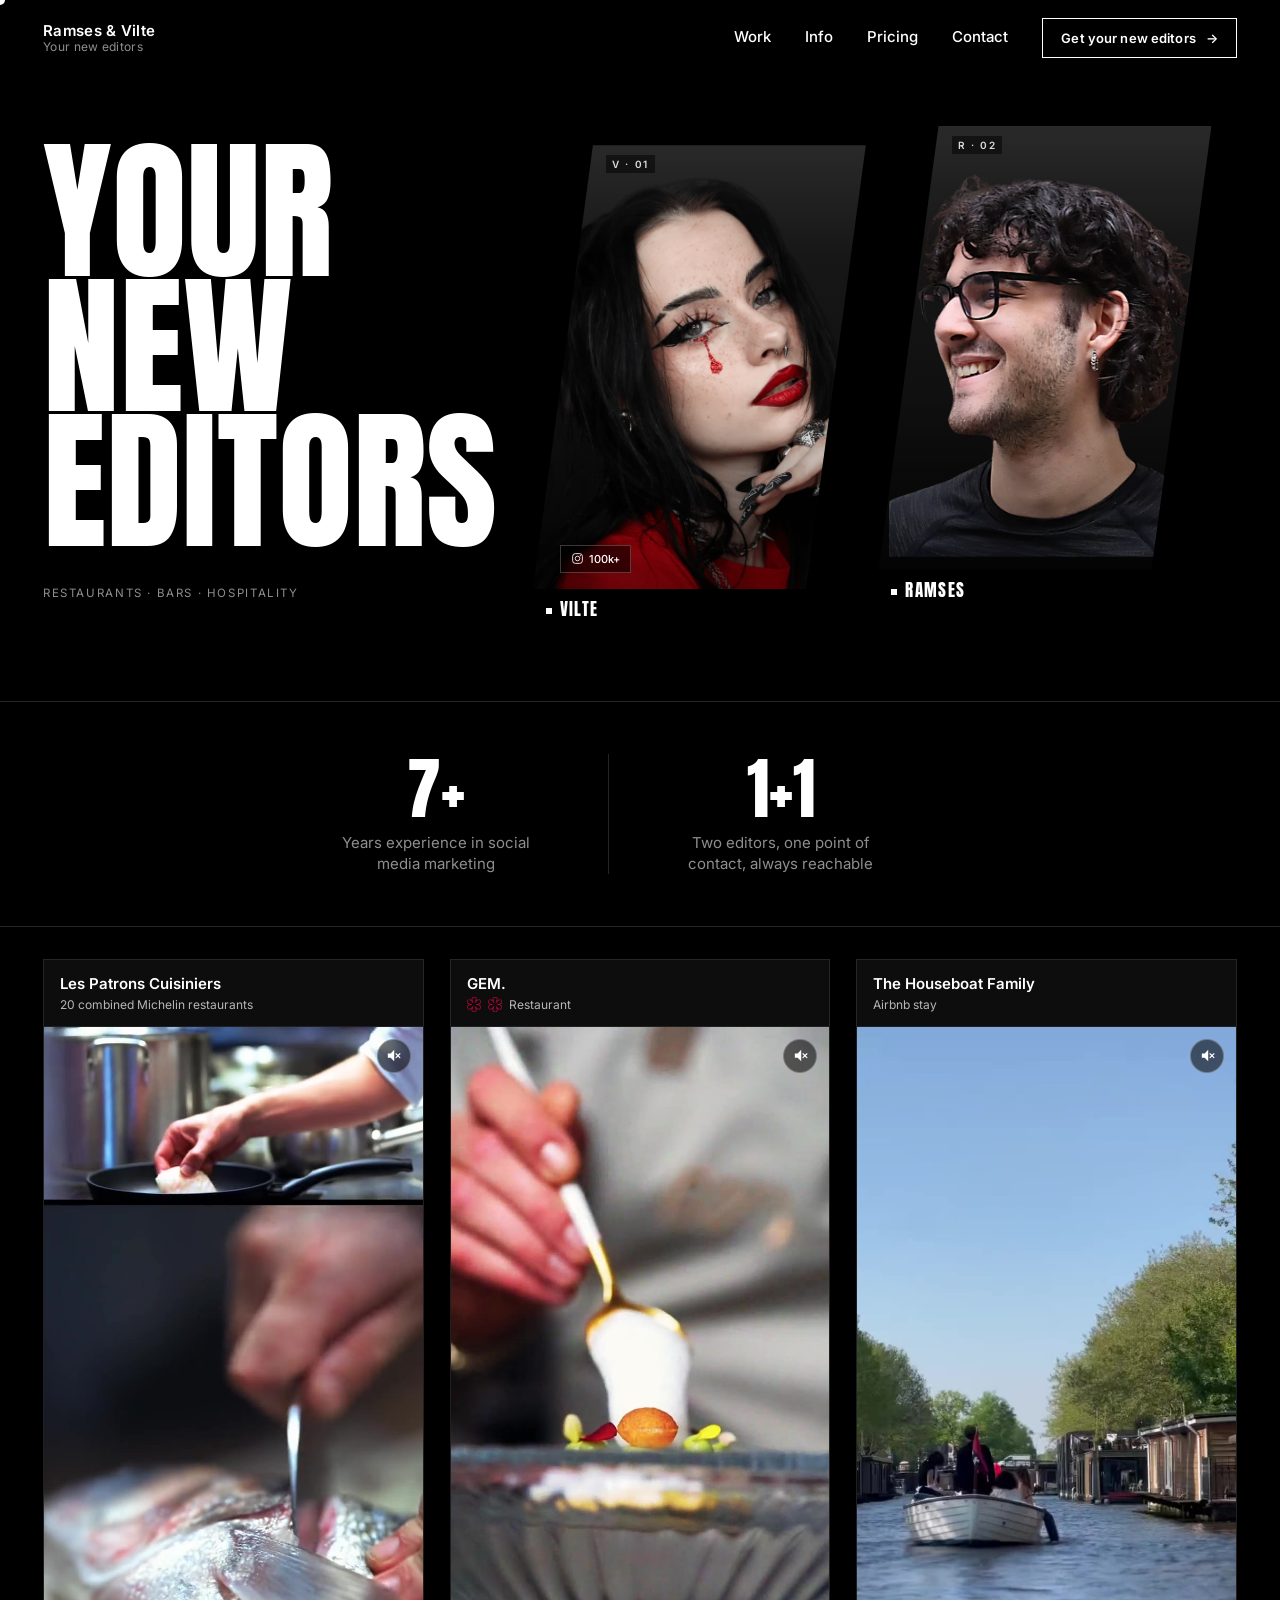
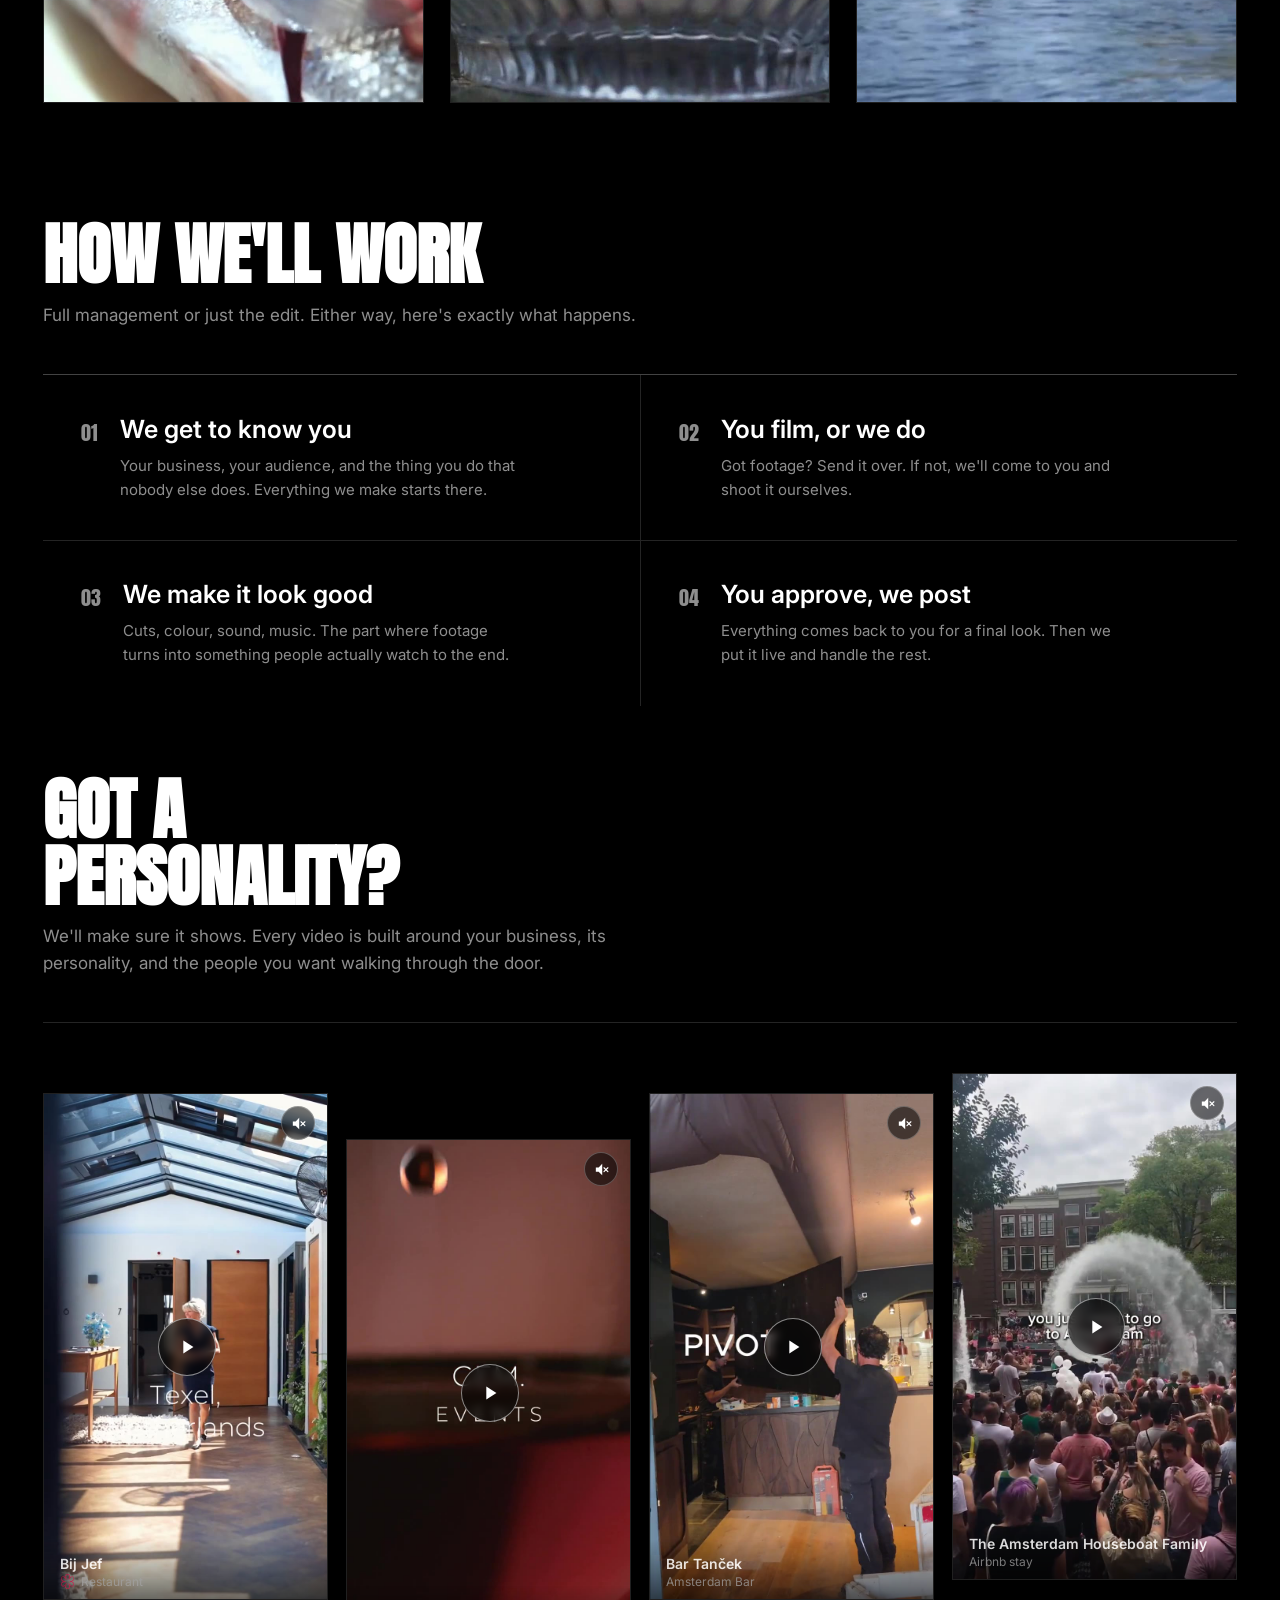
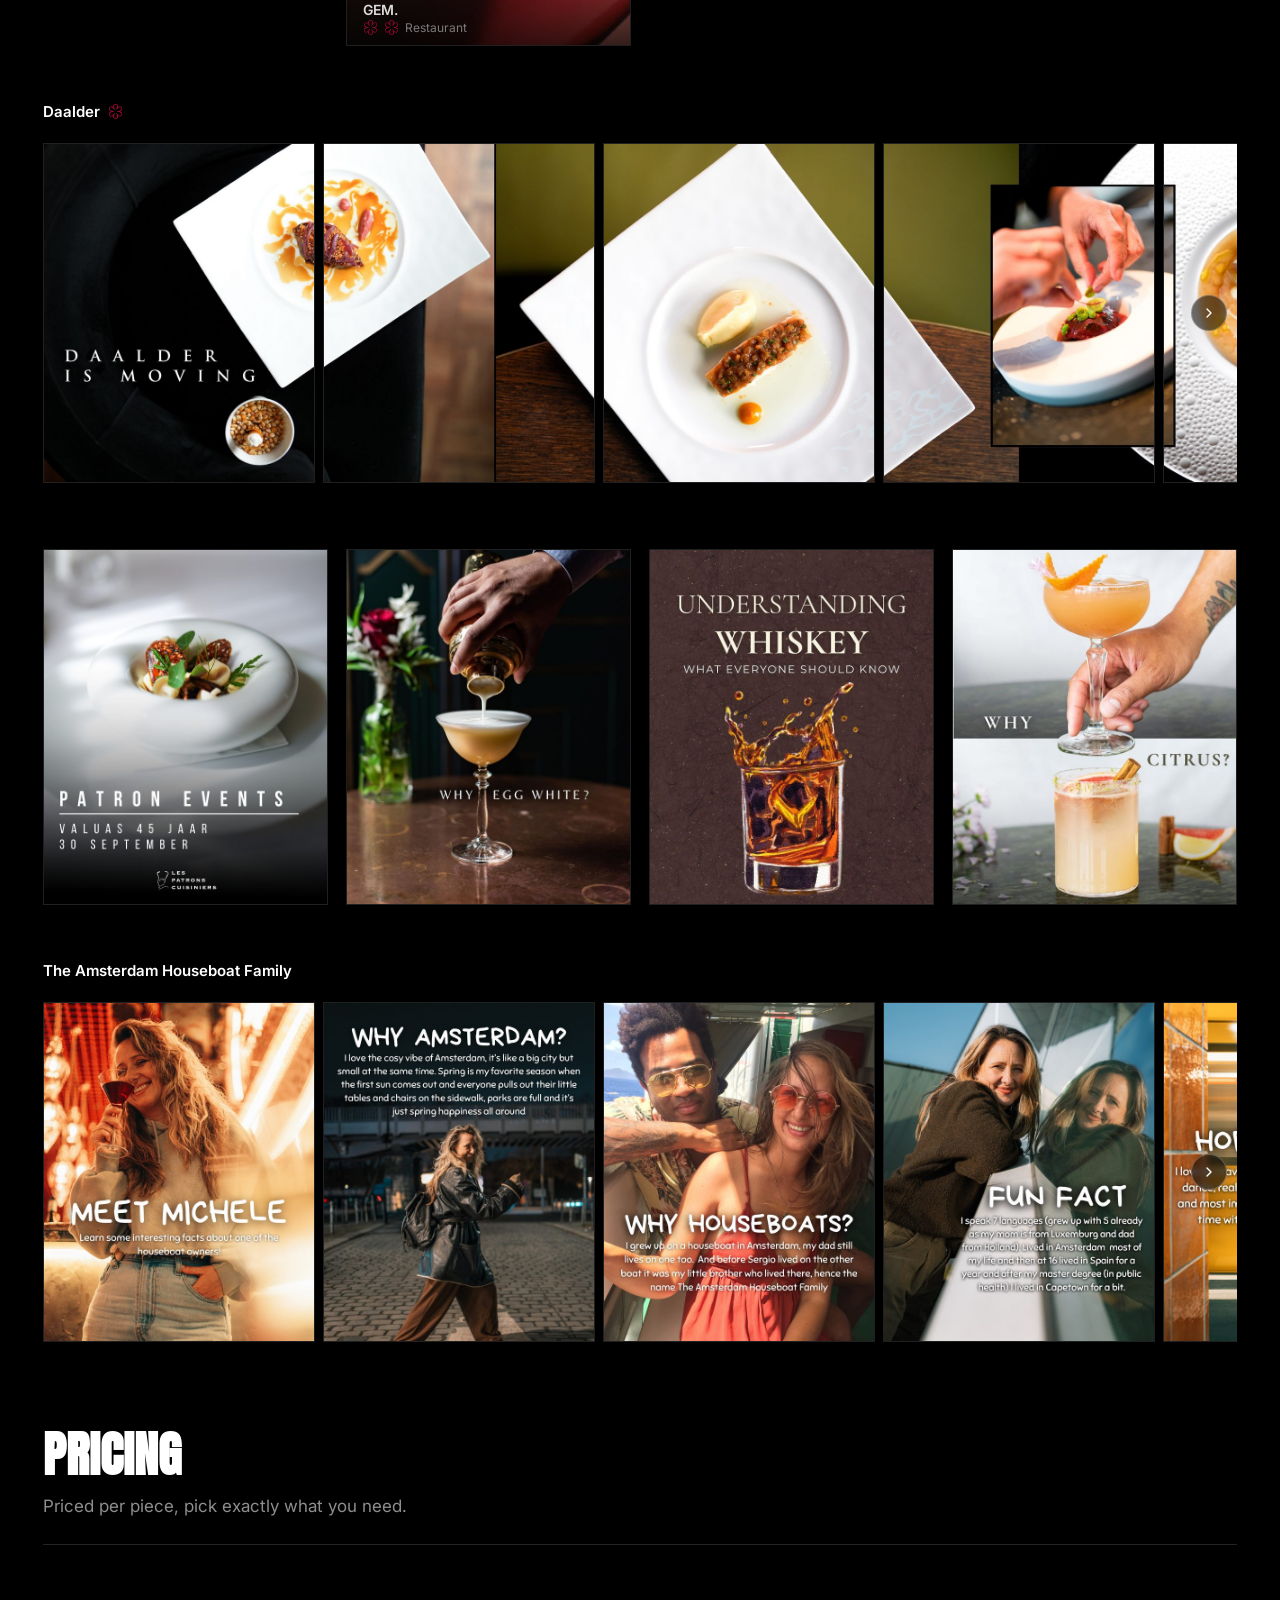
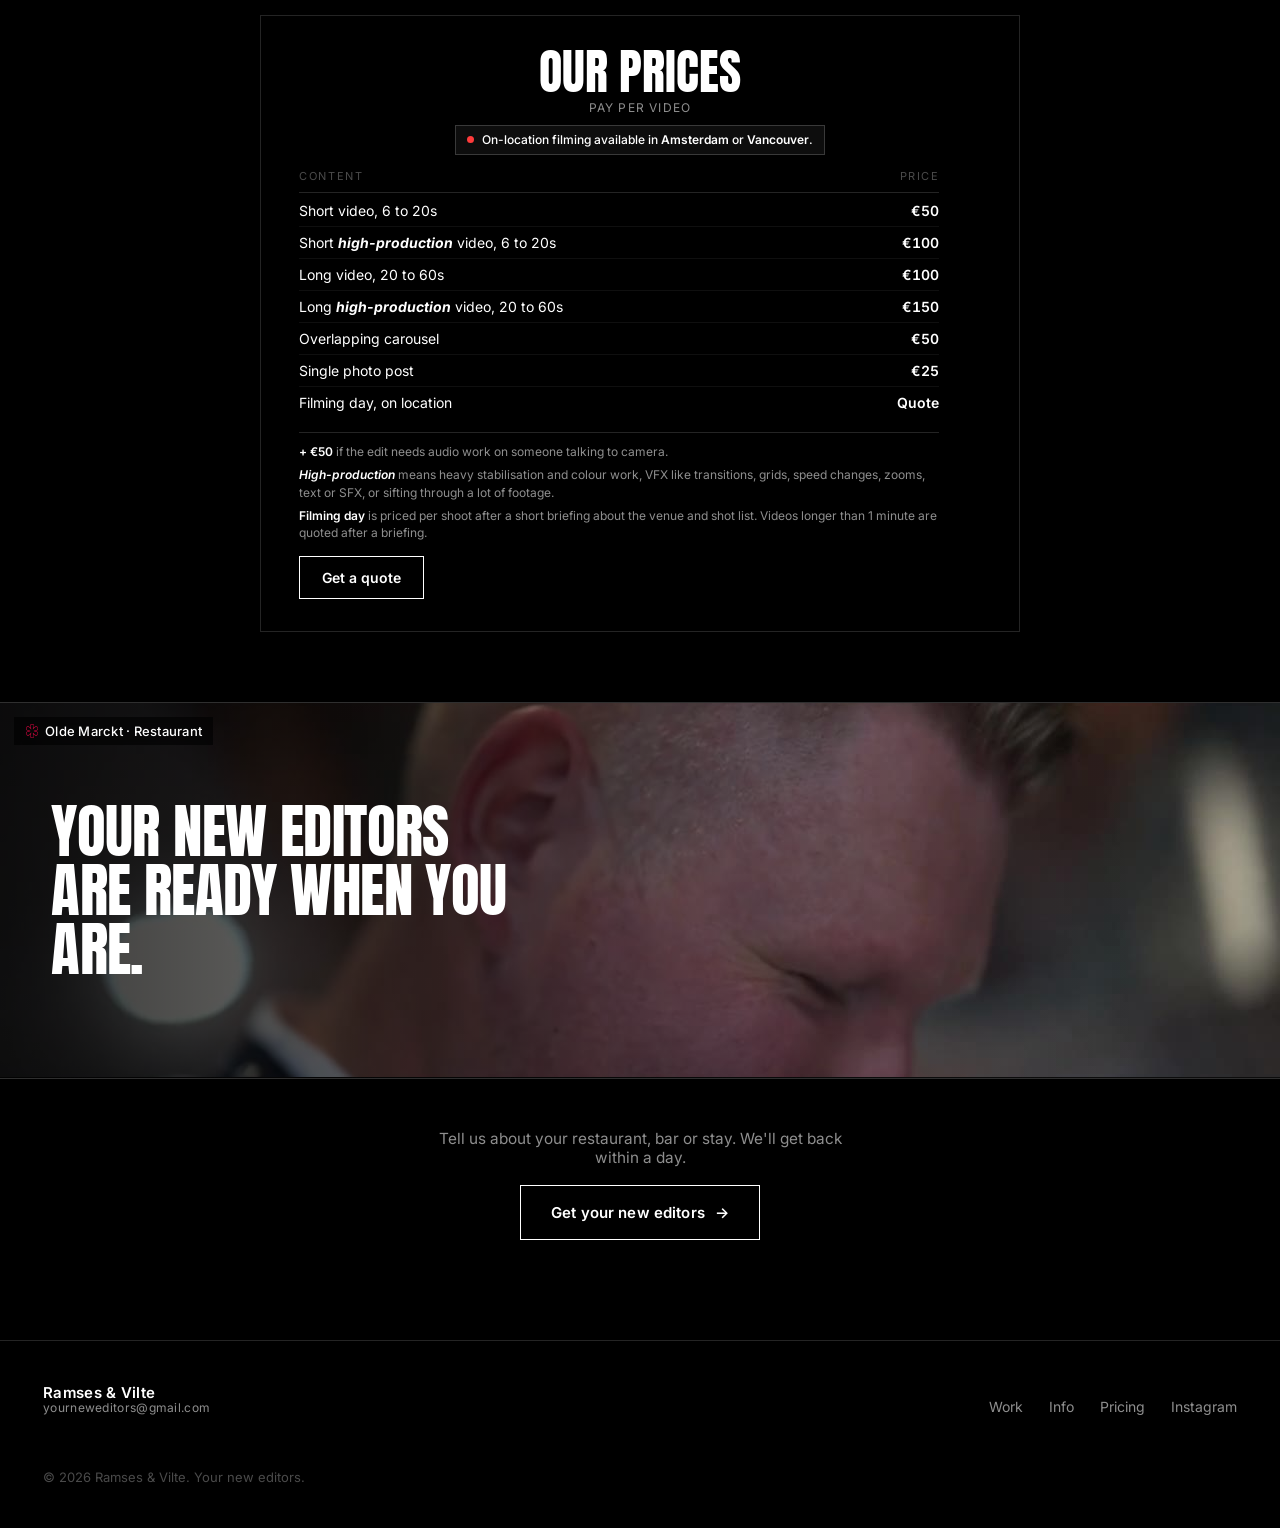
==== commit c54c4ee9: "tile vid faster" ====
--- a/index.html
+++ b/index.html
@@ -194,7 +194,7 @@
 
     <div class="video-grid reveal reveal-early">
       <div class="tile tile-reel">
-        <video src="https://media.yourneweditors.com/videos/bij-jef.mp4" poster="images/bij-jef-poster.jpg" preload="metadata" muted loop playsinline onerror="this.onerror=null;this.src='videos/bij-jef.mp4'"></video>
+        <video src="https://media.yourneweditors.com/videos/bij-jef.mp4" poster="images/bij-jef-poster.jpg" preload="auto" autoplay muted loop playsinline onerror="this.onerror=null;this.src='videos/bij-jef.mp4'"></video>
         <button class="reel-mute-btn" type="button" aria-label="Unmute video" aria-pressed="false">
           <svg class="icon-off" viewBox="0 0 24 24" fill="none" aria-hidden="true"><path d="M4 9v6h4l5 5V4L8 9H4Z" fill="currentColor"/><line x1="15.5" y1="9.5" x2="21" y2="15" stroke="currentColor" stroke-width="1.6" stroke-linecap="round"/><line x1="21" y1="9.5" x2="15.5" y2="15" stroke="currentColor" stroke-width="1.6" stroke-linecap="round"/></svg>
           <svg class="icon-on" viewBox="0 0 24 24" fill="none" aria-hidden="true"><path d="M4 9v6h4l5 5V4L8 9H4Z" fill="currentColor"/><path d="M16 8.5c1 1 1 6 0 7M18.5 6c2 2 2 10 0 12" stroke="currentColor" stroke-width="1.6" stroke-linecap="round"/></svg>
@@ -202,7 +202,7 @@
         <div class="tile-cap"><div class="name">Bij Jef</div><div class="tag michelin-tag"><img class="michelin-icon" src="images/michelin-star.png" alt="Michelin star"><span>Restaurant</span></div></div>
       </div>
       <div class="tile tile-reel">
-        <video src="https://media.yourneweditors.com/videos/gem-restaurant-2.mp4" poster="images/gem-restaurant-2-poster.jpg" preload="metadata" muted loop playsinline onerror="this.onerror=null;this.src='videos/gem-restaurant-2.mp4'"></video>
+        <video src="https://media.yourneweditors.com/videos/gem-restaurant-2.mp4" poster="images/gem-restaurant-2-poster.jpg" preload="auto" autoplay muted loop playsinline onerror="this.onerror=null;this.src='videos/gem-restaurant-2.mp4'"></video>
         <button class="reel-mute-btn" type="button" aria-label="Unmute video" aria-pressed="false">
           <svg class="icon-off" viewBox="0 0 24 24" fill="none" aria-hidden="true"><path d="M4 9v6h4l5 5V4L8 9H4Z" fill="currentColor"/><line x1="15.5" y1="9.5" x2="21" y2="15" stroke="currentColor" stroke-width="1.6" stroke-linecap="round"/><line x1="21" y1="9.5" x2="15.5" y2="15" stroke="currentColor" stroke-width="1.6" stroke-linecap="round"/></svg>
           <svg class="icon-on" viewBox="0 0 24 24" fill="none" aria-hidden="true"><path d="M4 9v6h4l5 5V4L8 9H4Z" fill="currentColor"/><path d="M16 8.5c1 1 1 6 0 7M18.5 6c2 2 2 10 0 12" stroke="currentColor" stroke-width="1.6" stroke-linecap="round"/></svg>
@@ -210,7 +210,7 @@
         <div class="tile-cap"><div class="name">GEM.</div><div class="tag michelin-tag"><img class="michelin-icon" src="images/michelin-star.png" alt="Michelin star"><img class="michelin-icon" src="images/michelin-star.png" alt="Michelin star"><span>Restaurant</span></div></div>
       </div>
       <div class="tile tile-reel">
-        <video src="https://media.yourneweditors.com/videos/bar-tancek.mp4" poster="images/bar-tancek-poster.jpg" preload="metadata" muted loop playsinline onerror="this.onerror=null;this.src='videos/bar-tancek.mp4'"></video>
+        <video src="https://media.yourneweditors.com/videos/bar-tancek.mp4" poster="images/bar-tancek-poster.jpg" preload="auto" autoplay muted loop playsinline onerror="this.onerror=null;this.src='videos/bar-tancek.mp4'"></video>
         <button class="reel-mute-btn" type="button" aria-label="Unmute video" aria-pressed="false">
           <svg class="icon-off" viewBox="0 0 24 24" fill="none" aria-hidden="true"><path d="M4 9v6h4l5 5V4L8 9H4Z" fill="currentColor"/><line x1="15.5" y1="9.5" x2="21" y2="15" stroke="currentColor" stroke-width="1.6" stroke-linecap="round"/><line x1="21" y1="9.5" x2="15.5" y2="15" stroke="currentColor" stroke-width="1.6" stroke-linecap="round"/></svg>
           <svg class="icon-on" viewBox="0 0 24 24" fill="none" aria-hidden="true"><path d="M4 9v6h4l5 5V4L8 9H4Z" fill="currentColor"/><path d="M16 8.5c1 1 1 6 0 7M18.5 6c2 2 2 10 0 12" stroke="currentColor" stroke-width="1.6" stroke-linecap="round"/></svg>
@@ -218,7 +218,7 @@
         <div class="tile-cap"><div class="name">Bar Tanček</div><div class="tag">Amsterdam Bar</div></div>
       </div>
       <div class="tile tile-reel">
-        <video src="https://media.yourneweditors.com/videos/houseboat-family-2.mp4" poster="images/houseboat-family-2-poster.jpg" preload="metadata" muted loop playsinline onerror="this.onerror=null;this.src='videos/houseboat-family-2.mp4'"></video>
+        <video src="https://media.yourneweditors.com/videos/houseboat-family-2.mp4" poster="images/houseboat-family-2-poster.jpg" preload="auto" autoplay muted loop playsinline onerror="this.onerror=null;this.src='videos/houseboat-family-2.mp4'"></video>
         <button class="reel-mute-btn" type="button" aria-label="Unmute video" aria-pressed="false">
           <svg class="icon-off" viewBox="0 0 24 24" fill="none" aria-hidden="true"><path d="M4 9v6h4l5 5V4L8 9H4Z" fill="currentColor"/><line x1="15.5" y1="9.5" x2="21" y2="15" stroke="currentColor" stroke-width="1.6" stroke-linecap="round"/><line x1="21" y1="9.5" x2="15.5" y2="15" stroke="currentColor" stroke-width="1.6" stroke-linecap="round"/></svg>
           <svg class="icon-on" viewBox="0 0 24 24" fill="none" aria-hidden="true"><path d="M4 9v6h4l5 5V4L8 9H4Z" fill="currentColor"/><path d="M16 8.5c1 1 1 6 0 7M18.5 6c2 2 2 10 0 12" stroke="currentColor" stroke-width="1.6" stroke-linecap="round"/></svg>
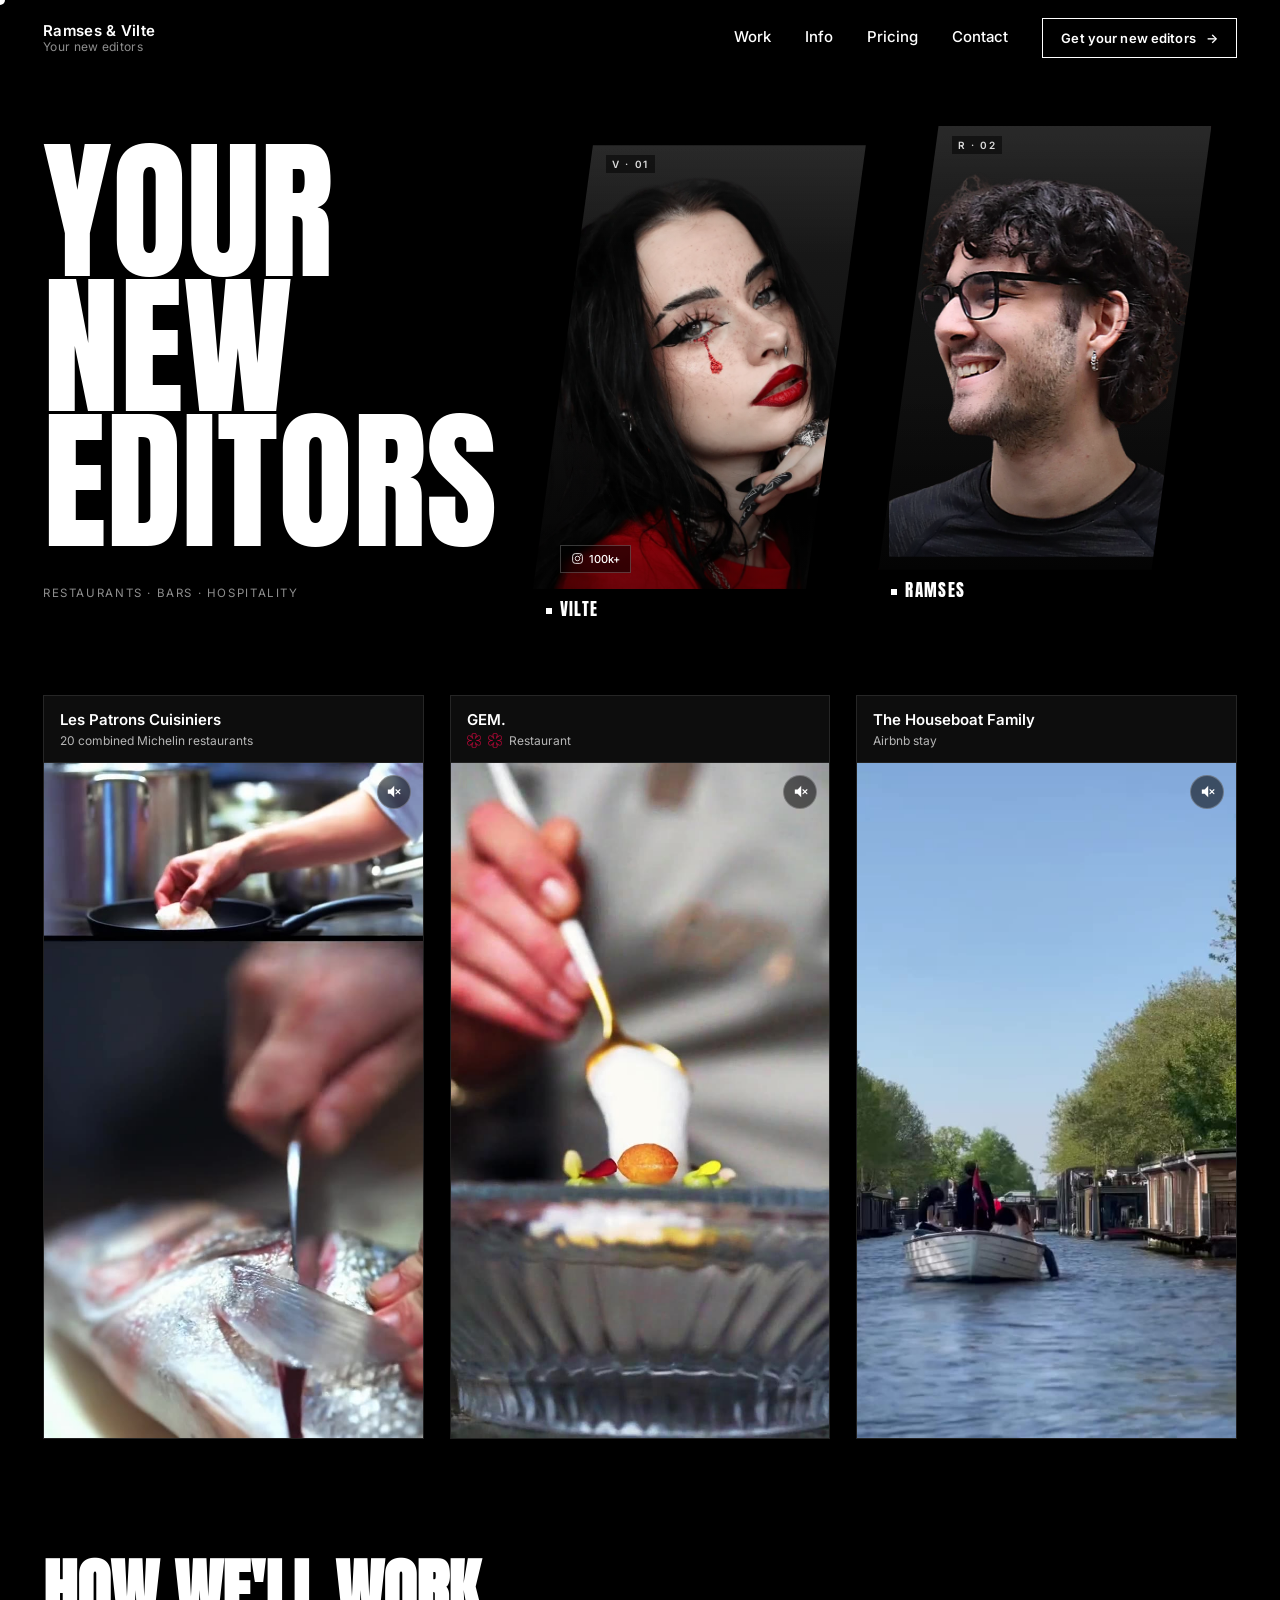
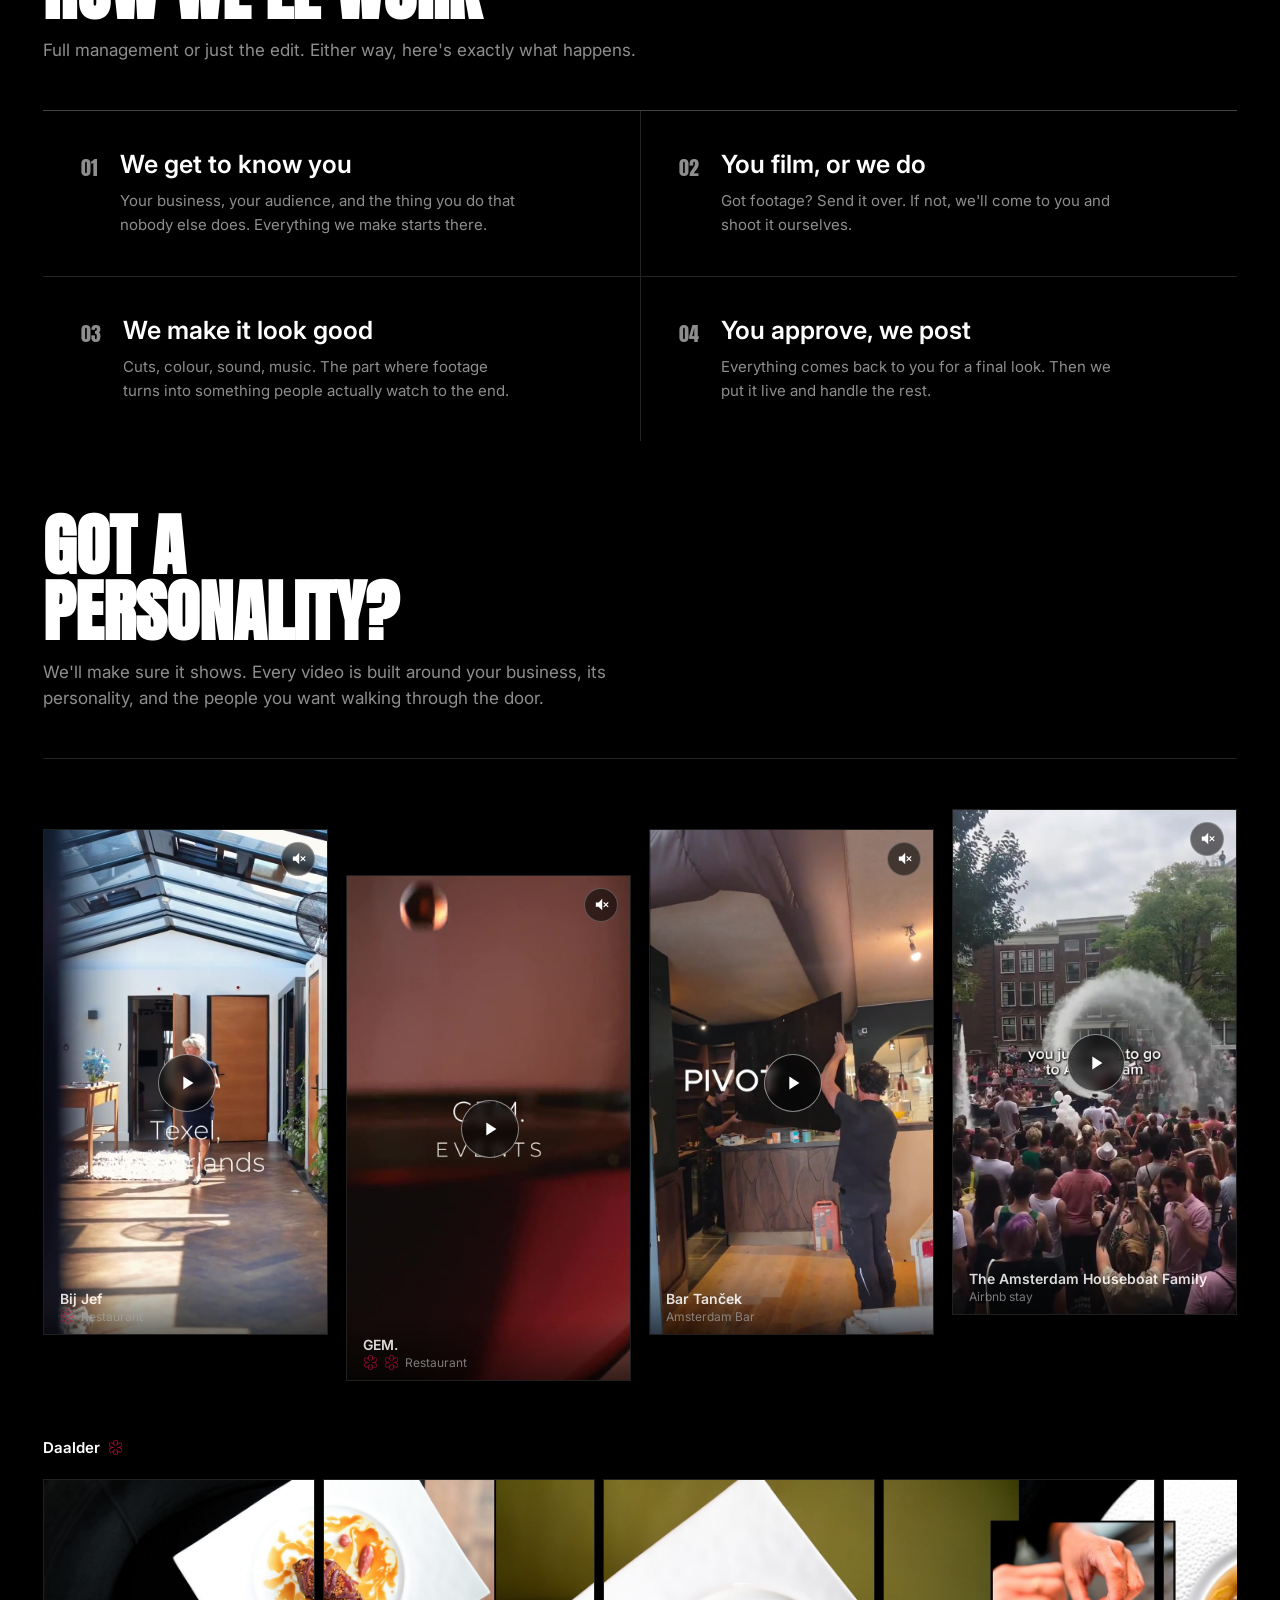
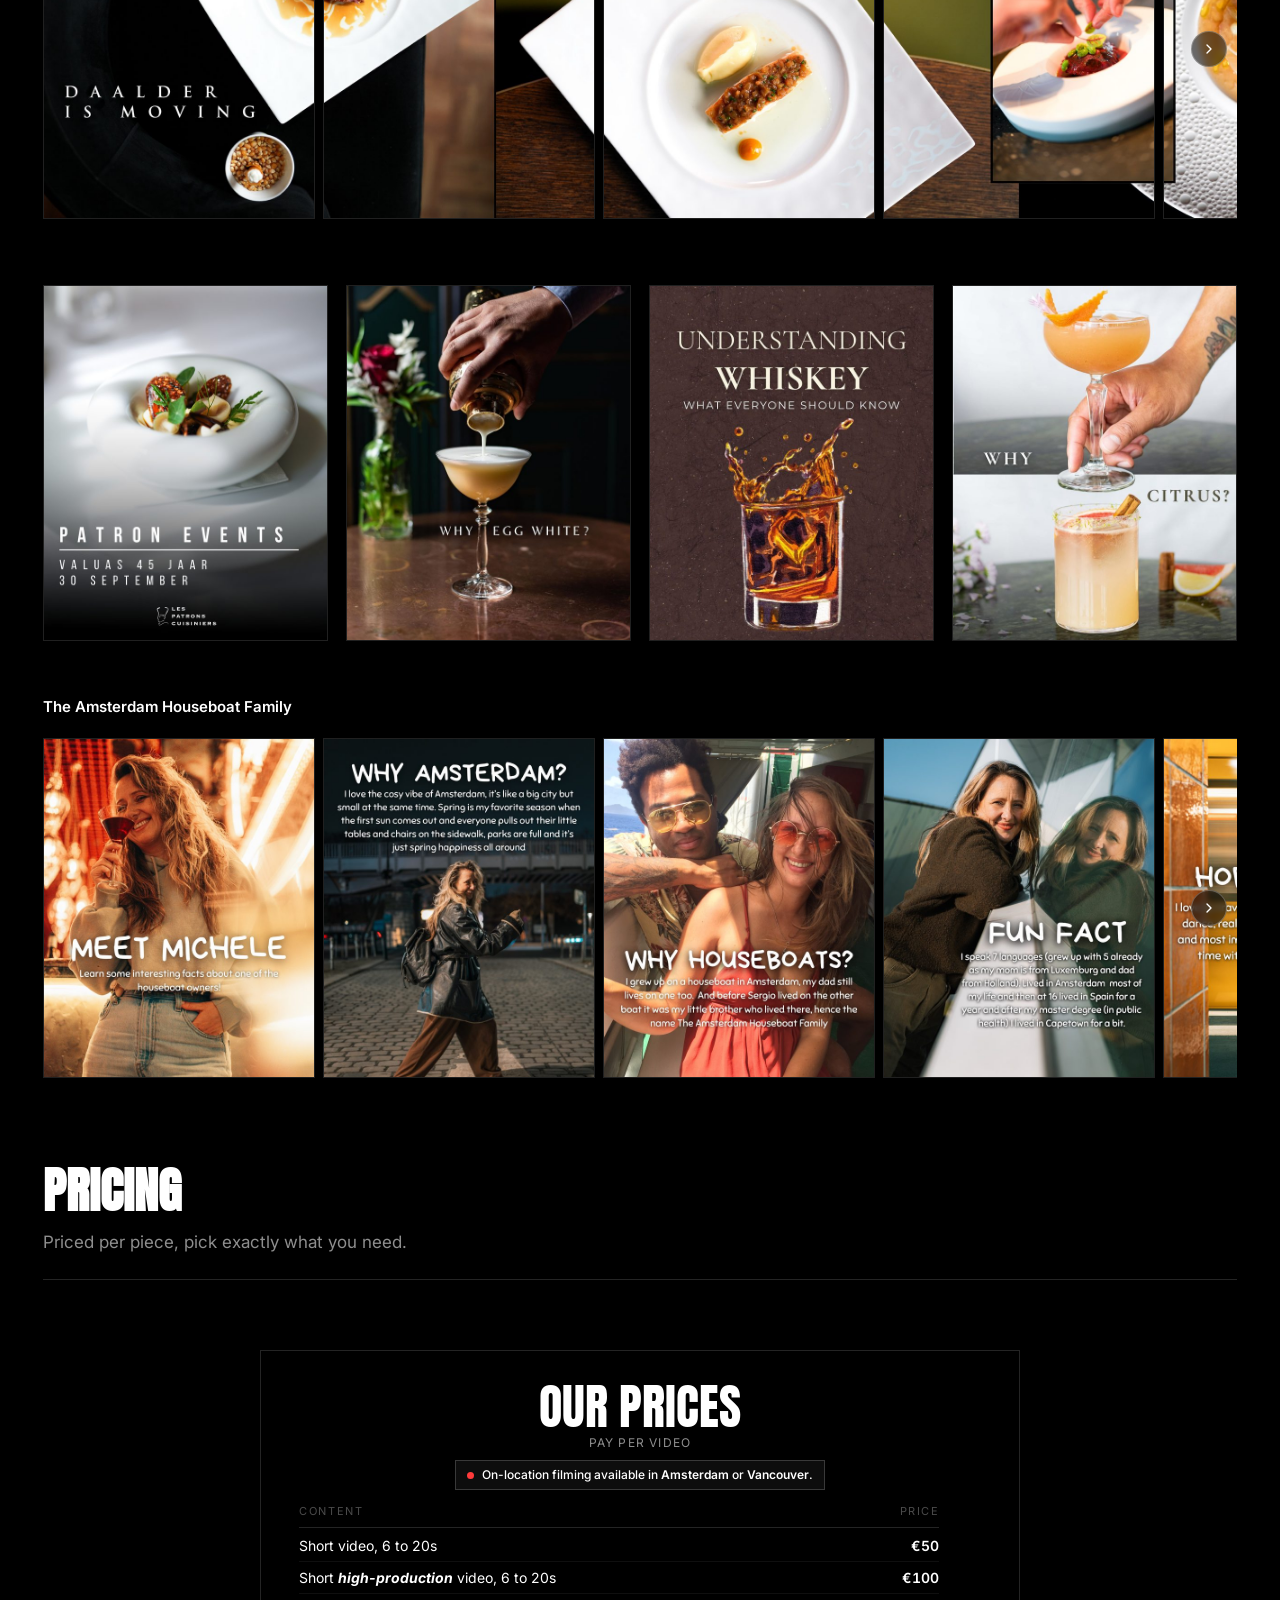
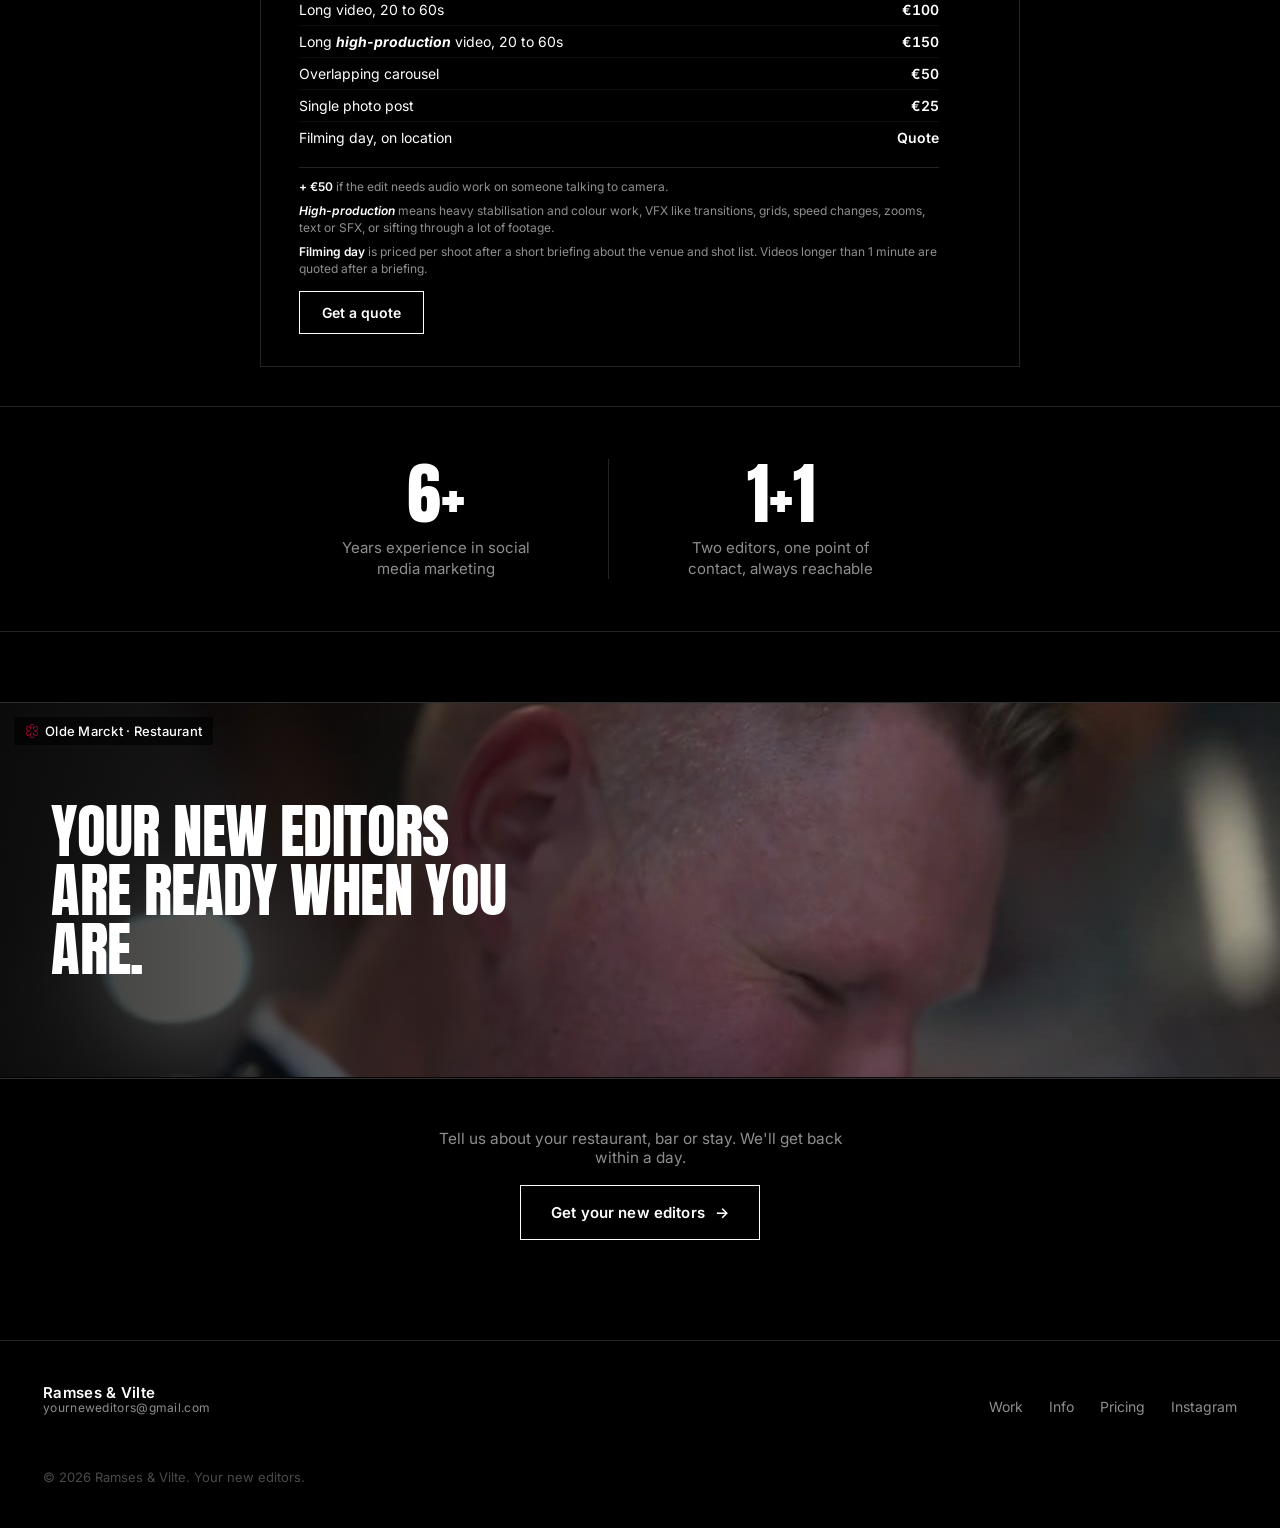
==== commit 6a5b594f: "fa" ====
--- a/index.html
+++ b/index.html
@@ -6,6 +6,9 @@
 <title>Ramses &amp; Vilte: Your New Editors</title>
 <meta name="description" content="Ramses &amp; Vilte edit social media for Michelin-starred restaurants, bars and hospitality brands. Strategy, filming, editing and posting. One deal, two editors.">
 <link rel="preconnect" href="https://media.yourneweditors.com">
+<link rel="preload" as="video" type="video/mp4" href="https://media.yourneweditors.com/videos/gem-restaurant.mp4" fetchpriority="high">
+<link rel="preload" as="video" type="video/mp4" href="https://media.yourneweditors.com/videos/les-patrons-cuisiniers.mp4" fetchpriority="high">
+<link rel="preload" as="video" type="video/mp4" href="https://media.yourneweditors.com/videos/houseboat-family.mp4" fetchpriority="high">
 <link rel="preconnect" href="https://fonts.googleapis.com">
 <link rel="preconnect" href="https://fonts.gstatic.com" crossorigin>
 <link href="https://fonts.googleapis.com/css2?family=Anton&family=Inter:wght@400;500;600&display=block" rel="stylesheet">
@@ -85,19 +88,6 @@
 
   </section>
 
-  <div class="hero-meta edge">
-    <div class="stats">
-      <div class="stat reveal">
-        <div class="stat-num"><span class="count-up" data-target="7">0</span>+</div>
-        <div class="stat-label">Years experience in social media marketing</div>
-      </div>
-      <div class="stat reveal">
-        <div class="stat-num">1+1</div>
-        <div class="stat-label">Two editors, one point of contact, always reachable</div>
-      </div>
-    </div>
-  </div>
-
   <!-- ============================= OFFER ============================= -->
   <section class="edge" id="offer">
     <div class="offer-reels reveal reveal-early">
@@ -111,7 +101,7 @@
           </div>
         </div>
         <div class="offer-reel-video">
-          <video src="https://media.yourneweditors.com/videos/gem-restaurant.mp4" poster="images/gem-restaurant-poster.jpg" preload="auto" autoplay muted loop playsinline onerror="this.onerror=null;this.src='videos/gem-restaurant.mp4'"></video>
+          <video src="https://media.yourneweditors.com/videos/gem-restaurant.mp4" poster="images/gem-restaurant-poster.jpg" preload="auto" autoplay muted loop playsinline fetchpriority="high" onerror="this.onerror=null;this.src='videos/gem-restaurant.mp4'"></video>
           <button class="reel-mute-btn" type="button" aria-label="Unmute video" aria-pressed="false">
             <svg class="icon-off" viewBox="0 0 24 24" fill="none" aria-hidden="true"><path d="M4 9v6h4l5 5V4L8 9H4Z" fill="currentColor"/><line x1="15.5" y1="9.5" x2="21" y2="15" stroke="currentColor" stroke-width="1.6" stroke-linecap="round"/><line x1="21" y1="9.5" x2="15.5" y2="15" stroke="currentColor" stroke-width="1.6" stroke-linecap="round"/></svg>
             <svg class="icon-on" viewBox="0 0 24 24" fill="none" aria-hidden="true"><path d="M4 9v6h4l5 5V4L8 9H4Z" fill="currentColor"/><path d="M16 8.5c1 1 1 6 0 7M18.5 6c2 2 2 10 0 12" stroke="currentColor" stroke-width="1.6" stroke-linecap="round"/></svg>
@@ -124,7 +114,7 @@
           <div class="tag">20 combined Michelin restaurants</div>
         </div>
         <div class="offer-reel-video">
-          <video src="https://media.yourneweditors.com/videos/les-patrons-cuisiniers.mp4" poster="images/les-patrons-cuisiniers-poster.jpg" preload="auto" autoplay muted loop playsinline onerror="this.onerror=null;this.src='videos/les-patrons-cuisiniers.mp4'"></video>
+          <video src="https://media.yourneweditors.com/videos/les-patrons-cuisiniers.mp4" poster="images/les-patrons-cuisiniers-poster.jpg" preload="auto" autoplay muted loop playsinline fetchpriority="high" onerror="this.onerror=null;this.src='videos/les-patrons-cuisiniers.mp4'"></video>
           <button class="reel-mute-btn" type="button" aria-label="Unmute video" aria-pressed="false">
             <svg class="icon-off" viewBox="0 0 24 24" fill="none" aria-hidden="true"><path d="M4 9v6h4l5 5V4L8 9H4Z" fill="currentColor"/><line x1="15.5" y1="9.5" x2="21" y2="15" stroke="currentColor" stroke-width="1.6" stroke-linecap="round"/><line x1="21" y1="9.5" x2="15.5" y2="15" stroke="currentColor" stroke-width="1.6" stroke-linecap="round"/></svg>
             <svg class="icon-on" viewBox="0 0 24 24" fill="none" aria-hidden="true"><path d="M4 9v6h4l5 5V4L8 9H4Z" fill="currentColor"/><path d="M16 8.5c1 1 1 6 0 7M18.5 6c2 2 2 10 0 12" stroke="currentColor" stroke-width="1.6" stroke-linecap="round"/></svg>
@@ -137,7 +127,7 @@
           <div class="tag">Airbnb stay</div>
         </div>
         <div class="offer-reel-video">
-          <video src="https://media.yourneweditors.com/videos/houseboat-family.mp4" poster="images/houseboat-family-poster.jpg" preload="auto" autoplay muted loop playsinline onerror="this.onerror=null;this.src='videos/houseboat-family.mp4'"></video>
+          <video src="https://media.yourneweditors.com/videos/houseboat-family.mp4" poster="images/houseboat-family-poster.jpg" preload="auto" autoplay muted loop playsinline fetchpriority="high" onerror="this.onerror=null;this.src='videos/houseboat-family.mp4'"></video>
           <button class="reel-mute-btn" type="button" aria-label="Unmute video" aria-pressed="false">
             <svg class="icon-off" viewBox="0 0 24 24" fill="none" aria-hidden="true"><path d="M4 9v6h4l5 5V4L8 9H4Z" fill="currentColor"/><line x1="15.5" y1="9.5" x2="21" y2="15" stroke="currentColor" stroke-width="1.6" stroke-linecap="round"/><line x1="21" y1="9.5" x2="15.5" y2="15" stroke="currentColor" stroke-width="1.6" stroke-linecap="round"/></svg>
             <svg class="icon-on" viewBox="0 0 24 24" fill="none" aria-hidden="true"><path d="M4 9v6h4l5 5V4L8 9H4Z" fill="currentColor"/><path d="M16 8.5c1 1 1 6 0 7M18.5 6c2 2 2 10 0 12" stroke="currentColor" stroke-width="1.6" stroke-linecap="round"/></svg>
@@ -327,6 +317,19 @@
 
     </div>
   </section>
+
+  <div class="hero-meta edge">
+    <div class="stats">
+      <div class="stat reveal">
+        <div class="stat-num"><span class="count-up" data-target="7">0</span>+</div>
+        <div class="stat-label">Years experience in social media marketing</div>
+      </div>
+      <div class="stat reveal">
+        <div class="stat-num">1+1</div>
+        <div class="stat-label">Two editors, one point of contact, always reachable</div>
+      </div>
+    </div>
+  </div>
 
   <!-- ============================= CLOSING VIDEO ============================= -->
   <div class="close-video reveal reveal-early">
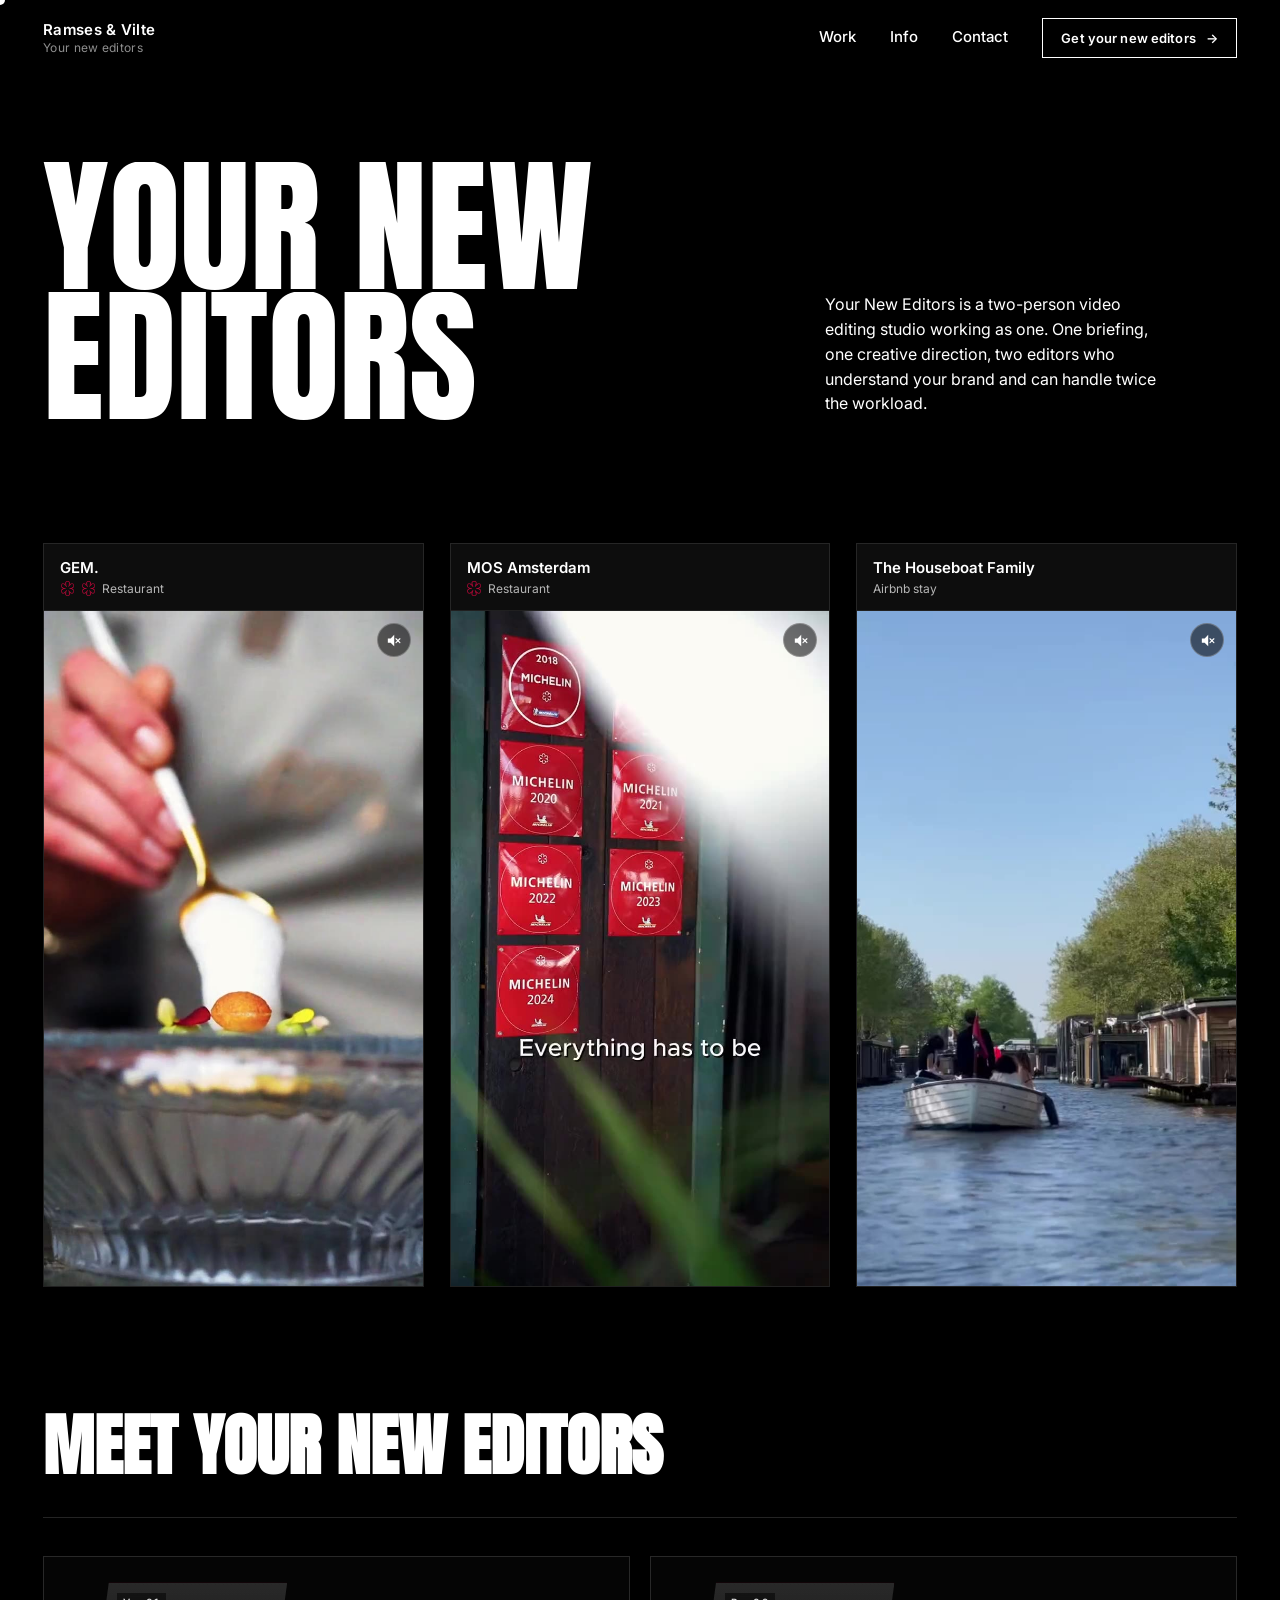
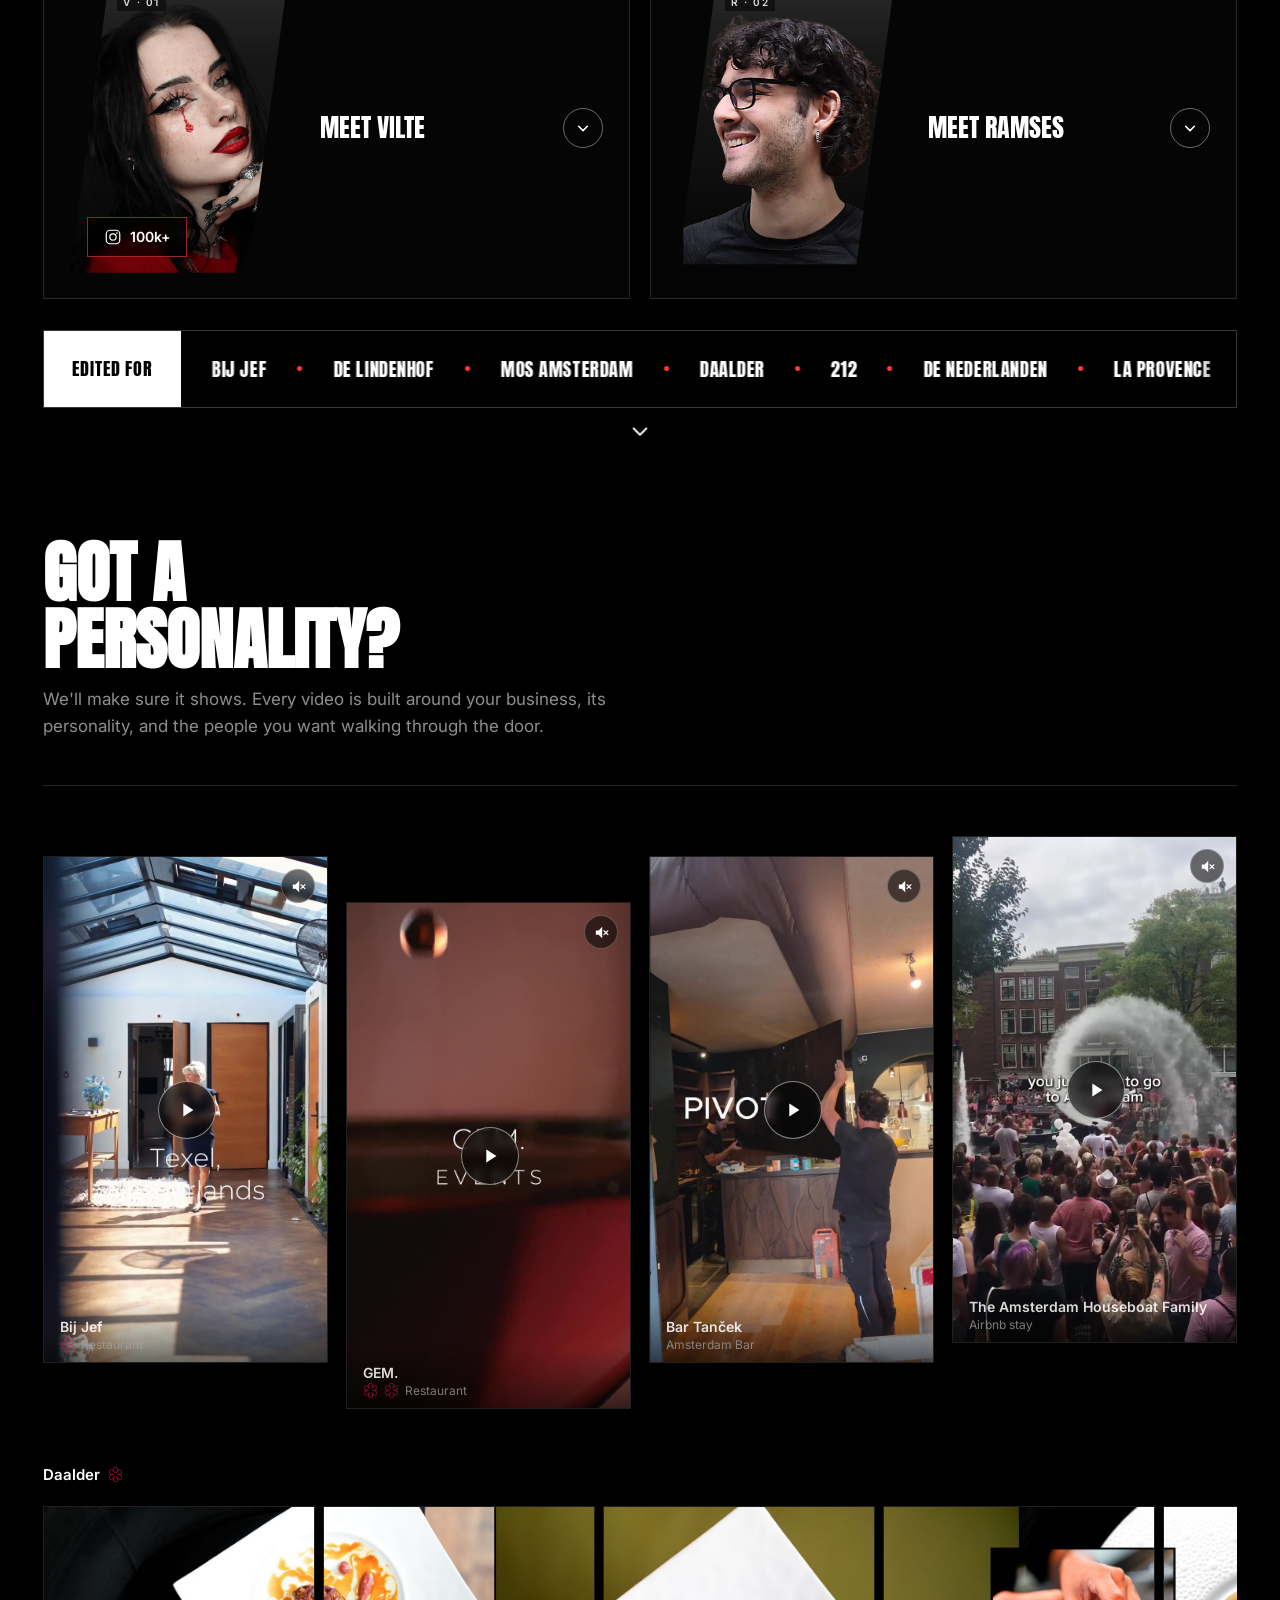
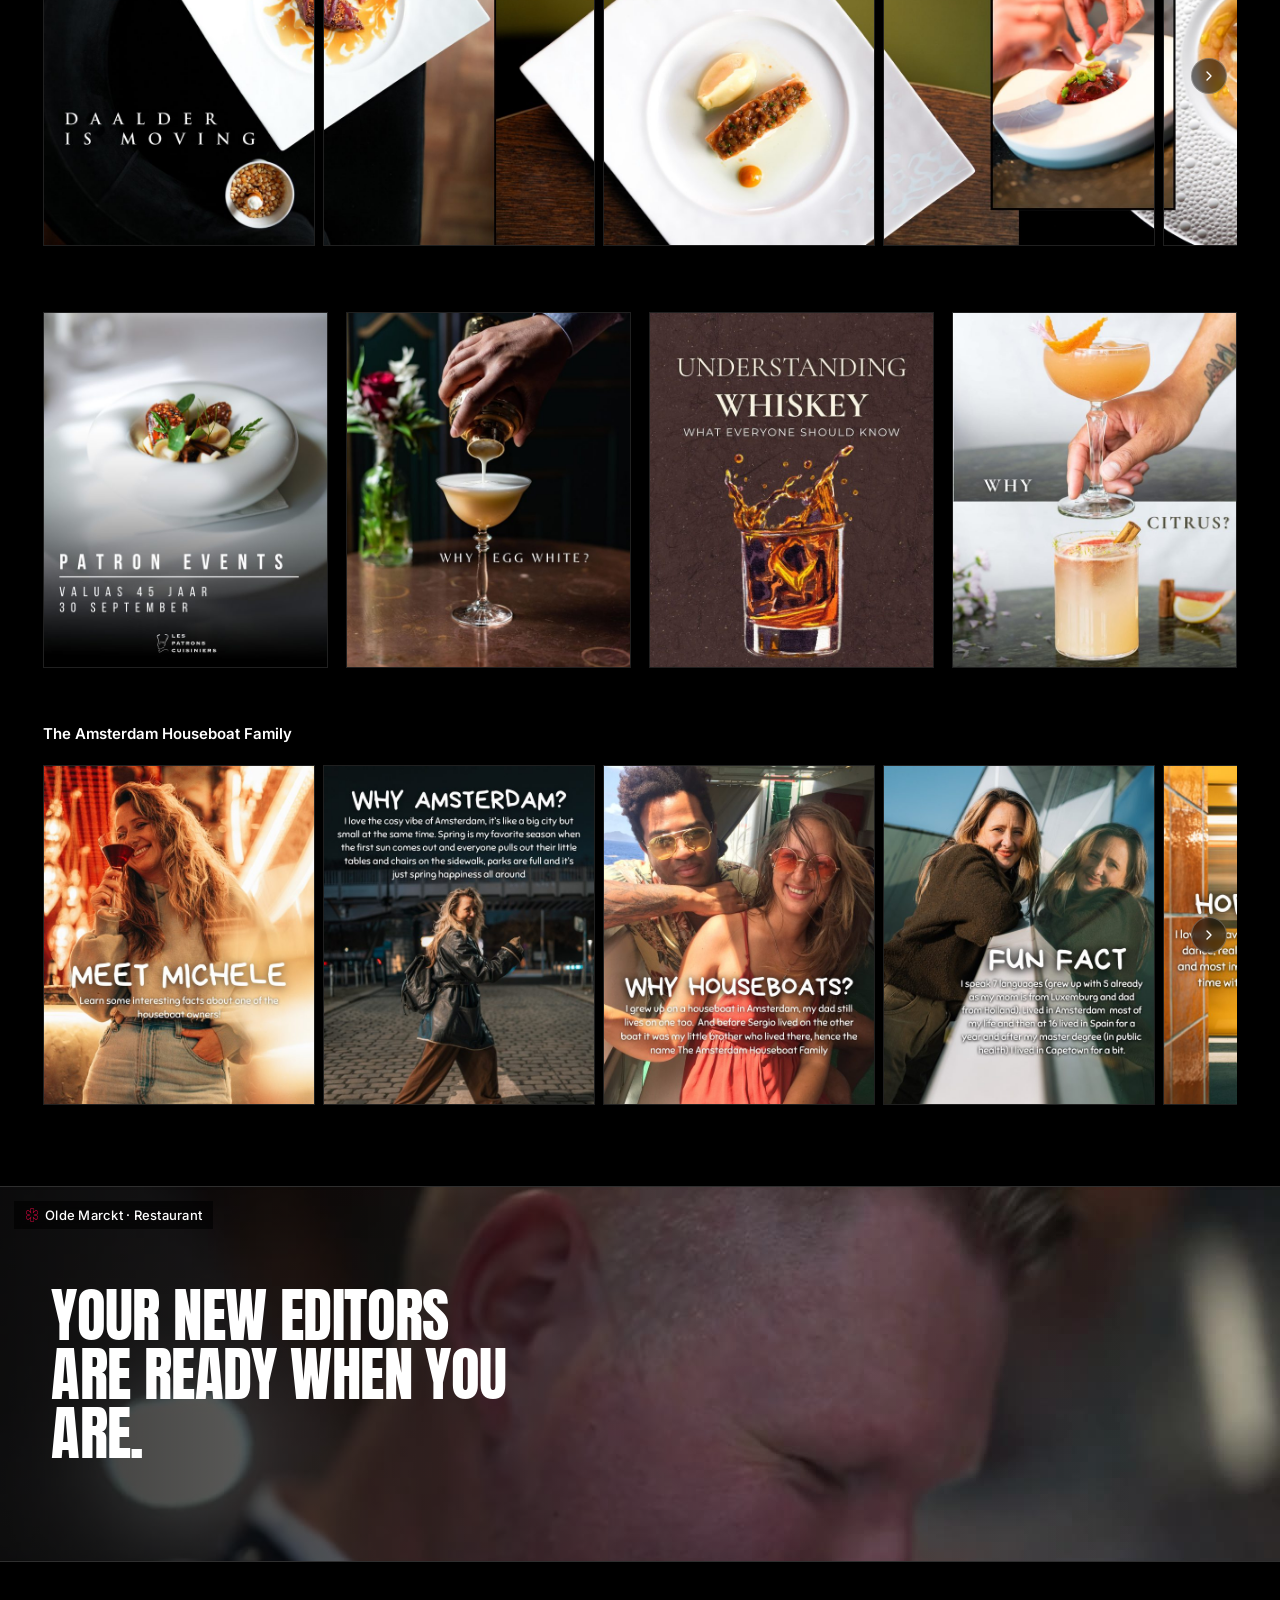
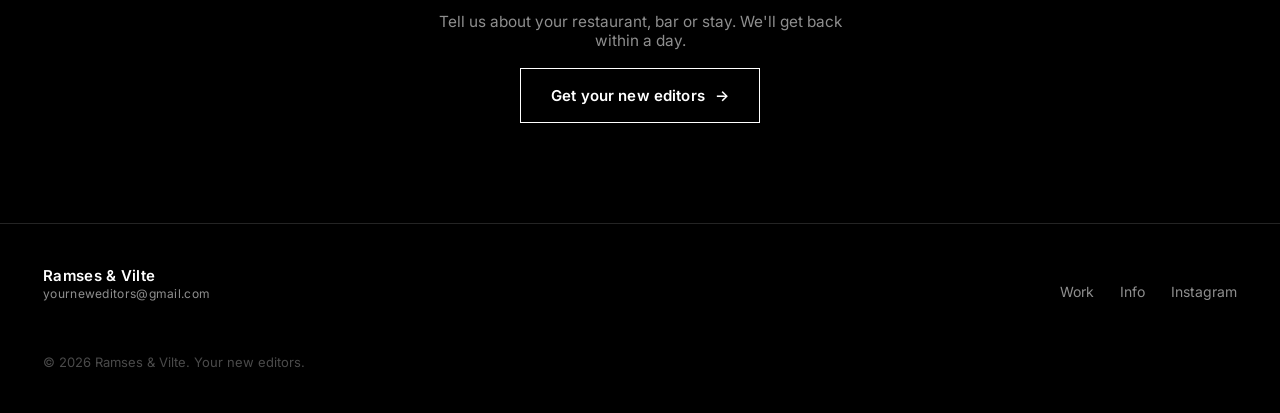
==== commit ce047e2d: "a lot" ====
--- a/index.html
+++ b/index.html
@@ -7,7 +7,7 @@
 <meta name="description" content="Ramses &amp; Vilte edit social media for Michelin-starred restaurants, bars and hospitality brands. Strategy, filming, editing and posting. One deal, two editors.">
 <link rel="preconnect" href="https://media.yourneweditors.com">
 <link rel="preload" as="video" type="video/mp4" href="https://media.yourneweditors.com/videos/gem-restaurant.mp4" fetchpriority="high">
-<link rel="preload" as="video" type="video/mp4" href="https://media.yourneweditors.com/videos/les-patrons-cuisiniers.mp4" fetchpriority="high">
+<link rel="preload" as="video" type="video/mp4" href="https://media.yourneweditors.com/videos/mos-amsterdam.mp4" fetchpriority="high">
 <link rel="preload" as="video" type="video/mp4" href="https://media.yourneweditors.com/videos/houseboat-family.mp4" fetchpriority="high">
 <link rel="preconnect" href="https://fonts.googleapis.com">
 <link rel="preconnect" href="https://fonts.gstatic.com" crossorigin>
@@ -34,8 +34,7 @@
 
   <nav class="nav-links" id="navLinks">
     <a href="#work" data-close>Work</a>
-    <a href="#info" data-close>Info</a>
-    <a href="#pricing" data-close>Pricing</a>
+    <a href="#about" data-close>Info</a>
     <a href="#contact-footer" data-close>Contact</a>
     <button class="btn mailto-cta" data-close>Get your new editors <span class="btn-arrow">→</span></button>
   </nav>
@@ -45,47 +44,13 @@
 
   <!-- ============================= HERO ============================= -->
   <section class="hero">
-    <div class="hero-main">
-      <div class="hero-left">
-        <h1 class="hero-headline">
-          <span class="line"><span>Your new</span></span>
-          <span class="line"><span>editors</span></span>
-        </h1>
-        <div class="hero-lead-cta">
-          <div class="hero-byline-text">
-            <div class="hero-byline-sub">Restaurants · Bars · Hospitality</div>
-          </div>
-        </div>
-      </div>
-
-      <div class="hero-photos">
-        <div class="hero-photo">
-          <div class="hero-photo-frame">
-            <div class="hero-photo-code">V · 01</div>
-            <img src="images/vilte.webp" alt="Vilte">
-            <a class="hero-photo-social" href="https://www.instagram.com/vilte_kuz/" target="_blank" rel="noopener">
-              <svg viewBox="0 0 24 24" fill="none" aria-hidden="true"><rect x="3" y="3" width="18" height="18" rx="5" stroke="currentColor" stroke-width="1.6"/><circle cx="12" cy="12" r="4.2" stroke="currentColor" stroke-width="1.6"/><circle cx="17.2" cy="6.8" r="1.1" fill="currentColor"/></svg>
-              <span>100k+</span>
-            </a>
-          </div>
-          <div class="hero-photo-caption">
-            <span class="dot"></span>
-            <span class="hero-photo-name">Vilte</span>
-          </div>
-        </div>
-        <div class="hero-photo">
-          <div class="hero-photo-frame ramses-frame">
-            <div class="hero-photo-code">R · 02</div>
-            <img src="images/ramses.webp" alt="Ramses">
-          </div>
-          <div class="hero-photo-caption">
-            <span class="dot"></span>
-            <span class="hero-photo-name">Ramses</span>
-          </div>
-        </div>
-      </div>
-    </div>
-
+    <div class="hero-intro">
+      <h1 class="hero-headline">
+        <span class="line"><span>Your new</span></span>
+        <span class="line"><span>editors</span></span>
+      </h1>
+      <p class="hero-sub">Your New Editors is a two-person video editing studio working as one. One briefing, one creative direction, two editors who understand your brand and can handle twice the workload.</p>
+    </div>
   </section>
 
   <!-- ============================= OFFER ============================= -->
@@ -101,7 +66,7 @@
           </div>
         </div>
         <div class="offer-reel-video">
-          <video src="https://media.yourneweditors.com/videos/gem-restaurant.mp4" poster="images/gem-restaurant-poster.jpg" preload="auto" autoplay muted loop playsinline fetchpriority="high" onerror="this.onerror=null;this.src='videos/gem-restaurant.mp4'"></video>
+          <video poster="images/gem-restaurant-poster.jpg" preload="none" muted loop playsinline fetchpriority="high" data-src="https://media.yourneweditors.com/videos/gem-restaurant.mp4" data-fallback="videos/gem-restaurant.mp4"></video>
           <button class="reel-mute-btn" type="button" aria-label="Unmute video" aria-pressed="false">
             <svg class="icon-off" viewBox="0 0 24 24" fill="none" aria-hidden="true"><path d="M4 9v6h4l5 5V4L8 9H4Z" fill="currentColor"/><line x1="15.5" y1="9.5" x2="21" y2="15" stroke="currentColor" stroke-width="1.6" stroke-linecap="round"/><line x1="21" y1="9.5" x2="15.5" y2="15" stroke="currentColor" stroke-width="1.6" stroke-linecap="round"/></svg>
             <svg class="icon-on" viewBox="0 0 24 24" fill="none" aria-hidden="true"><path d="M4 9v6h4l5 5V4L8 9H4Z" fill="currentColor"/><path d="M16 8.5c1 1 1 6 0 7M18.5 6c2 2 2 10 0 12" stroke="currentColor" stroke-width="1.6" stroke-linecap="round"/></svg>
@@ -110,11 +75,14 @@
       </div>
       <div class="offer-reel">
         <div class="offer-reel-head">
-          <div class="name">Les Patrons Cuisiniers</div>
-          <div class="tag">20 combined Michelin restaurants</div>
+          <div class="name">MOS Amsterdam</div>
+          <div class="tag michelin-tag">
+            <img class="michelin-icon" src="images/michelin-star.png" alt="Michelin star">
+            <span>Restaurant</span>
+          </div>
         </div>
         <div class="offer-reel-video">
-          <video src="https://media.yourneweditors.com/videos/les-patrons-cuisiniers.mp4" poster="images/les-patrons-cuisiniers-poster.jpg" preload="auto" autoplay muted loop playsinline fetchpriority="high" onerror="this.onerror=null;this.src='videos/les-patrons-cuisiniers.mp4'"></video>
+          <video poster="images/mos-amsterdam-poster.jpg" preload="none" muted loop playsinline fetchpriority="high" data-src="https://media.yourneweditors.com/videos/mos-amsterdam.mp4" data-fallback="videos/mos-amsterdam.mp4"></video>
           <button class="reel-mute-btn" type="button" aria-label="Unmute video" aria-pressed="false">
             <svg class="icon-off" viewBox="0 0 24 24" fill="none" aria-hidden="true"><path d="M4 9v6h4l5 5V4L8 9H4Z" fill="currentColor"/><line x1="15.5" y1="9.5" x2="21" y2="15" stroke="currentColor" stroke-width="1.6" stroke-linecap="round"/><line x1="21" y1="9.5" x2="15.5" y2="15" stroke="currentColor" stroke-width="1.6" stroke-linecap="round"/></svg>
             <svg class="icon-on" viewBox="0 0 24 24" fill="none" aria-hidden="true"><path d="M4 9v6h4l5 5V4L8 9H4Z" fill="currentColor"/><path d="M16 8.5c1 1 1 6 0 7M18.5 6c2 2 2 10 0 12" stroke="currentColor" stroke-width="1.6" stroke-linecap="round"/></svg>
@@ -127,7 +95,7 @@
           <div class="tag">Airbnb stay</div>
         </div>
         <div class="offer-reel-video">
-          <video src="https://media.yourneweditors.com/videos/houseboat-family.mp4" poster="images/houseboat-family-poster.jpg" preload="auto" autoplay muted loop playsinline fetchpriority="high" onerror="this.onerror=null;this.src='videos/houseboat-family.mp4'"></video>
+          <video poster="images/houseboat-family-poster.jpg" preload="none" muted loop playsinline fetchpriority="high" data-src="https://media.yourneweditors.com/videos/houseboat-family.mp4" data-fallback="videos/houseboat-family.mp4"></video>
           <button class="reel-mute-btn" type="button" aria-label="Unmute video" aria-pressed="false">
             <svg class="icon-off" viewBox="0 0 24 24" fill="none" aria-hidden="true"><path d="M4 9v6h4l5 5V4L8 9H4Z" fill="currentColor"/><line x1="15.5" y1="9.5" x2="21" y2="15" stroke="currentColor" stroke-width="1.6" stroke-linecap="round"/><line x1="21" y1="9.5" x2="15.5" y2="15" stroke="currentColor" stroke-width="1.6" stroke-linecap="round"/></svg>
             <svg class="icon-on" viewBox="0 0 24 24" fill="none" aria-hidden="true"><path d="M4 9v6h4l5 5V4L8 9H4Z" fill="currentColor"/><path d="M16 8.5c1 1 1 6 0 7M18.5 6c2 2 2 10 0 12" stroke="currentColor" stroke-width="1.6" stroke-linecap="round"/></svg>
@@ -136,42 +104,76 @@
       </div>
     </div>
 
-    <div class="offer-how" id="info">
-      <div class="section-head reveal">
-        <h2 class="section-title">How we'll work</h2>
-        <p class="section-note">Full management or just the edit. Either way, here's exactly what happens.</p>
-      </div>
-
-      <div class="offer-list reveal">
-        <div class="offer-item">
-          <span class="offer-num">01</span>
-        <div class="offer-copy">
-          <h3>We get to know you</h3>
-          <p>Your business, your audience, and the thing you do that nobody else does. Everything we make starts there.</p>
-        </div>
-      </div>
-      <div class="offer-item">
-        <span class="offer-num">02</span>
-        <div class="offer-copy">
-          <h3>You film, or we do</h3>
-          <p>Got footage? Send it over. If not, we'll come to you and shoot it ourselves.</p>
-        </div>
-      </div>
-      <div class="offer-item">
-        <span class="offer-num">03</span>
-        <div class="offer-copy">
-          <h3>We make it look good</h3>
-          <p>Cuts, colour, sound, music. The part where footage turns into something people actually watch to the end.</p>
-        </div>
-      </div>
-      <div class="offer-item">
-        <span class="offer-num">04</span>
-        <div class="offer-copy">
-          <h3>You approve, we post</h3>
-          <p>Everything comes back to you for a final look. Then we put it live and handle the rest.</p>
-        </div>
-      </div>
-      </div>
+  </section>
+
+  <!-- ============================= ABOUT ============================= -->
+  <section class="edge" id="about">
+    <div class="section-head reveal">
+      <h2 class="section-title">Meet your new editors</h2>
+    </div>
+
+    <div class="team-grid reveal">
+      <div class="team-member">
+        <div class="hero-photo">
+          <div class="hero-photo-frame">
+            <div class="hero-photo-code">V · 01</div>
+            <img src="images/vilte.webp" alt="Vilte">
+            <a class="hero-photo-social" href="https://www.instagram.com/vilte_kuz/" target="_blank" rel="noopener">
+              <svg viewBox="0 0 24 24" fill="none" aria-hidden="true"><rect x="3" y="3" width="18" height="18" rx="5" stroke="currentColor" stroke-width="1.6"/><circle cx="12" cy="12" r="4.2" stroke="currentColor" stroke-width="1.6"/><circle cx="17.2" cy="6.8" r="1.1" fill="currentColor"/></svg>
+              <span>100k+</span>
+            </a>
+          </div>
+        </div>
+        <div class="team-bio-wrap">
+          <button type="button" class="team-bio-toggle" aria-expanded="false">
+            Meet Vilte
+            <svg class="team-bio-toggle-arrow" viewBox="0 0 16 16" fill="none" aria-hidden="true"><path d="M3 6l5 5 5-5" stroke="currentColor" stroke-width="1.8" stroke-linecap="round" stroke-linejoin="round"/></svg>
+          </button>
+          <div class="team-bio">
+            <dl class="bio-facts">
+              <div class="bio-fact bio-fact--title"><dt>Unofficial title</dt><dd><em>Professional “Wait, We Can Make This Look Better”</em></dd></div>
+              <div class="bio-fact"><dt>Always noticing</dt><dd>The tiny detail nobody else noticed but somehow bothered me.</dd></div>
+              <div class="bio-fact"><dt>Off the clock</dt><dd>Working out, trying new restaurants, and convincing myself I’ll take a rest day tomorrow.</dd></div>
+            </dl>
+          </div>
+        </div>
+      </div>
+
+      <div class="team-member">
+        <div class="hero-photo">
+          <div class="hero-photo-frame ramses-frame">
+            <div class="hero-photo-code">R · 02</div>
+            <img src="images/ramses.webp" alt="Ramses">
+          </div>
+        </div>
+        <div class="team-bio-wrap">
+          <button type="button" class="team-bio-toggle" aria-expanded="false">
+            Meet Ramses
+            <svg class="team-bio-toggle-arrow" viewBox="0 0 16 16" fill="none" aria-hidden="true"><path d="M3 6l5 5 5-5" stroke="currentColor" stroke-width="1.8" stroke-linecap="round" stroke-linejoin="round"/></svg>
+          </button>
+          <div class="team-bio">
+            <dl class="bio-facts">
+              <div class="bio-fact bio-fact--title"><dt>Unofficial title</dt><dd><em>Director of “What If We Tried This?”</em></dd></div>
+              <div class="bio-fact"><dt>Always noticing</dt><dd>The stuff that makes a place, person, or moment feel different.</dd></div>
+              <div class="bio-fact"><dt>Off the clock</dt><dd>Trying new restaurants, making music, and coming up with ideas that probably should wait until tomorrow.</dd></div>
+            </dl>
+          </div>
+        </div>
+      </div>
+    </div>
+
+    <div class="about-closing reveal">
+      <div class="clients-band" id="clientsBand">
+        <span class="clients-band-label">Edited for</span>
+        <div class="marquee">
+          <div class="marquee-track" id="clientsMarqueeTrack">
+            <span>Bij Jef</span><span>De Lindenhof</span><span>MOS Amsterdam</span><span>Daalder</span><span>212</span><span>De Nederlanden</span><span>La Provence</span><span>De Swarte Ruijter</span><span>'t Lansink</span><span>Calla's</span><span>'t Ganzenest</span><span>Parkheuvel</span><span>Perceel</span><span>Zenith</span><span>De Kromme Watergang</span><span>Restaurant GEM.</span><span>Valuas</span><span>Savelberg Thailand</span><span>Lutum</span><span>Kasteel Heemstede</span><span>Olde Marckt</span><span>The Cocktail Agency</span>
+          </div>
+        </div>
+      </div>
+      <button type="button" class="clients-arrow" aria-expanded="false" aria-controls="clientsMarqueeTrack" aria-label="Show every brand we've edited for">
+        <svg viewBox="0 0 16 16" fill="none" aria-hidden="true"><path d="M3 6l5 5 5-5" stroke="currentColor" stroke-width="1.8" stroke-linecap="round" stroke-linejoin="round"/></svg>
+      </button>
     </div>
   </section>
 
@@ -184,7 +186,7 @@
 
     <div class="video-grid reveal reveal-early">
       <div class="tile tile-reel">
-        <video src="https://media.yourneweditors.com/videos/bij-jef.mp4" poster="images/bij-jef-poster.jpg" preload="auto" autoplay muted loop playsinline onerror="this.onerror=null;this.src='videos/bij-jef.mp4'"></video>
+        <video poster="images/bij-jef-poster.jpg" preload="none" muted loop playsinline data-src="https://media.yourneweditors.com/videos/bij-jef.mp4" data-fallback="videos/bij-jef.mp4"></video>
         <button class="reel-mute-btn" type="button" aria-label="Unmute video" aria-pressed="false">
           <svg class="icon-off" viewBox="0 0 24 24" fill="none" aria-hidden="true"><path d="M4 9v6h4l5 5V4L8 9H4Z" fill="currentColor"/><line x1="15.5" y1="9.5" x2="21" y2="15" stroke="currentColor" stroke-width="1.6" stroke-linecap="round"/><line x1="21" y1="9.5" x2="15.5" y2="15" stroke="currentColor" stroke-width="1.6" stroke-linecap="round"/></svg>
           <svg class="icon-on" viewBox="0 0 24 24" fill="none" aria-hidden="true"><path d="M4 9v6h4l5 5V4L8 9H4Z" fill="currentColor"/><path d="M16 8.5c1 1 1 6 0 7M18.5 6c2 2 2 10 0 12" stroke="currentColor" stroke-width="1.6" stroke-linecap="round"/></svg>
@@ -192,7 +194,7 @@
         <div class="tile-cap"><div class="name">Bij Jef</div><div class="tag michelin-tag"><img class="michelin-icon" src="images/michelin-star.png" alt="Michelin star"><span>Restaurant</span></div></div>
       </div>
       <div class="tile tile-reel">
-        <video src="https://media.yourneweditors.com/videos/gem-restaurant-2.mp4" poster="images/gem-restaurant-2-poster.jpg" preload="auto" autoplay muted loop playsinline onerror="this.onerror=null;this.src='videos/gem-restaurant-2.mp4'"></video>
+        <video poster="images/gem-restaurant-2-poster.jpg" preload="none" muted loop playsinline data-src="https://media.yourneweditors.com/videos/gem-restaurant-2.mp4" data-fallback="videos/gem-restaurant-2.mp4"></video>
         <button class="reel-mute-btn" type="button" aria-label="Unmute video" aria-pressed="false">
           <svg class="icon-off" viewBox="0 0 24 24" fill="none" aria-hidden="true"><path d="M4 9v6h4l5 5V4L8 9H4Z" fill="currentColor"/><line x1="15.5" y1="9.5" x2="21" y2="15" stroke="currentColor" stroke-width="1.6" stroke-linecap="round"/><line x1="21" y1="9.5" x2="15.5" y2="15" stroke="currentColor" stroke-width="1.6" stroke-linecap="round"/></svg>
           <svg class="icon-on" viewBox="0 0 24 24" fill="none" aria-hidden="true"><path d="M4 9v6h4l5 5V4L8 9H4Z" fill="currentColor"/><path d="M16 8.5c1 1 1 6 0 7M18.5 6c2 2 2 10 0 12" stroke="currentColor" stroke-width="1.6" stroke-linecap="round"/></svg>
@@ -200,7 +202,7 @@
         <div class="tile-cap"><div class="name">GEM.</div><div class="tag michelin-tag"><img class="michelin-icon" src="images/michelin-star.png" alt="Michelin star"><img class="michelin-icon" src="images/michelin-star.png" alt="Michelin star"><span>Restaurant</span></div></div>
       </div>
       <div class="tile tile-reel">
-        <video src="https://media.yourneweditors.com/videos/bar-tancek.mp4" poster="images/bar-tancek-poster.jpg" preload="auto" autoplay muted loop playsinline onerror="this.onerror=null;this.src='videos/bar-tancek.mp4'"></video>
+        <video poster="images/bar-tancek-poster.jpg" preload="none" muted loop playsinline data-src="https://media.yourneweditors.com/videos/bar-tancek.mp4" data-fallback="videos/bar-tancek.mp4"></video>
         <button class="reel-mute-btn" type="button" aria-label="Unmute video" aria-pressed="false">
           <svg class="icon-off" viewBox="0 0 24 24" fill="none" aria-hidden="true"><path d="M4 9v6h4l5 5V4L8 9H4Z" fill="currentColor"/><line x1="15.5" y1="9.5" x2="21" y2="15" stroke="currentColor" stroke-width="1.6" stroke-linecap="round"/><line x1="21" y1="9.5" x2="15.5" y2="15" stroke="currentColor" stroke-width="1.6" stroke-linecap="round"/></svg>
           <svg class="icon-on" viewBox="0 0 24 24" fill="none" aria-hidden="true"><path d="M4 9v6h4l5 5V4L8 9H4Z" fill="currentColor"/><path d="M16 8.5c1 1 1 6 0 7M18.5 6c2 2 2 10 0 12" stroke="currentColor" stroke-width="1.6" stroke-linecap="round"/></svg>
@@ -208,7 +210,7 @@
         <div class="tile-cap"><div class="name">Bar Tanček</div><div class="tag">Amsterdam Bar</div></div>
       </div>
       <div class="tile tile-reel">
-        <video src="https://media.yourneweditors.com/videos/houseboat-family-2.mp4" poster="images/houseboat-family-2-poster.jpg" preload="auto" autoplay muted loop playsinline onerror="this.onerror=null;this.src='videos/houseboat-family-2.mp4'"></video>
+        <video poster="images/houseboat-family-2-poster.jpg" preload="none" muted loop playsinline data-src="https://media.yourneweditors.com/videos/houseboat-family-2.mp4" data-fallback="videos/houseboat-family-2.mp4"></video>
         <button class="reel-mute-btn" type="button" aria-label="Unmute video" aria-pressed="false">
           <svg class="icon-off" viewBox="0 0 24 24" fill="none" aria-hidden="true"><path d="M4 9v6h4l5 5V4L8 9H4Z" fill="currentColor"/><line x1="15.5" y1="9.5" x2="21" y2="15" stroke="currentColor" stroke-width="1.6" stroke-linecap="round"/><line x1="21" y1="9.5" x2="15.5" y2="15" stroke="currentColor" stroke-width="1.6" stroke-linecap="round"/></svg>
           <svg class="icon-on" viewBox="0 0 24 24" fill="none" aria-hidden="true"><path d="M4 9v6h4l5 5V4L8 9H4Z" fill="currentColor"/><path d="M16 8.5c1 1 1 6 0 7M18.5 6c2 2 2 10 0 12" stroke="currentColor" stroke-width="1.6" stroke-linecap="round"/></svg>
@@ -273,67 +275,10 @@
     </div>
   </section>
 
-  <!-- ============================= PRICING ============================= -->
-  <section class="edge" id="pricing">
-    <div class="section-head section-head--divided reveal">
-      <h2 class="section-title">Pricing</h2>
-      <p class="section-note">Priced per piece, pick exactly what you need.</p>
-    </div>
-
-    <div class="pricing-carousel reveal">
-
-      <!-- Card 1: à la carte -->
-      <div class="plan">
-        <div class="plan-header">
-          <div class="plan-name-block">
-            <div class="plan-name">Our prices</div>
-            <div class="plan-name-label">Pay per video</div>
-          </div>
-          <div class="plan-notice">
-            <span class="plan-notice-dot" aria-hidden="true"></span>
-            <span>On-location filming available in <strong>Amsterdam</strong> or <strong>Vancouver</strong>.</span>
-          </div>
-        </div>
-
-        <div class="price-list">
-          <div class="price-list-head"><span>Content</span><span>Price</span></div>
-          <div class="price-row"><span class="price-row-label">Short video, 6 to 20s</span><span class="price-row-price">€50</span></div>
-          <div class="price-row"><span class="price-row-label">Short <strong class="term-hp">high-production</strong> video, 6 to 20s</span><span class="price-row-price">€100</span></div>
-          <div class="price-row"><span class="price-row-label">Long video, 20 to 60s</span><span class="price-row-price">€100</span></div>
-          <div class="price-row"><span class="price-row-label">Long <strong class="term-hp">high-production</strong> video, 20 to 60s</span><span class="price-row-price">€150</span></div>
-          <div class="price-row"><span class="price-row-label">Overlapping carousel</span><span class="price-row-price">€50</span></div>
-          <div class="price-row"><span class="price-row-label">Single photo post</span><span class="price-row-price">€25</span></div>
-          <div class="price-row"><span class="price-row-label">Filming day, on location</span><span class="price-row-price">Quote</span></div>
-        </div>
-
-        <div class="plan-notes">
-          <p><strong>+ €50</strong> if the edit needs audio work on someone talking to camera.</p>
-          <p><strong class="term-hp">High-production</strong> means heavy stabilisation and colour work, VFX like transitions, grids, speed changes, zooms, text or SFX, or sifting through a lot of footage.</p>
-          <p><strong>Filming day</strong> is priced per shoot after a short briefing about the venue and shot list. Videos longer than 1 minute are quoted after a briefing.</p>
-        </div>
-
-        <button class="plan-cta mailto-cta">Get a quote</button>
-      </div>
-
-    </div>
-  </section>
-
-  <div class="hero-meta edge">
-    <div class="stats">
-      <div class="stat reveal">
-        <div class="stat-num"><span class="count-up" data-target="7">0</span>+</div>
-        <div class="stat-label">Years experience in social media marketing</div>
-      </div>
-      <div class="stat reveal">
-        <div class="stat-num">1+1</div>
-        <div class="stat-label">Two editors, one point of contact, always reachable</div>
-      </div>
-    </div>
-  </div>
 
   <!-- ============================= CLOSING VIDEO ============================= -->
   <div class="close-video reveal reveal-early">
-    <video src="https://media.yourneweditors.com/videos/olde-marckt.mp4" poster="images/olde-marckt-poster.jpg" preload="metadata" muted loop playsinline onerror="this.onerror=null;this.src='videos/olde-marckt.mp4'"></video>
+    <video poster="images/olde-marckt-poster.jpg" preload="none" muted loop playsinline data-src="https://media.yourneweditors.com/videos/olde-marckt.mp4" data-fallback="videos/olde-marckt.mp4"></video>
     <div class="close-video-label michelin-tag">
       <img class="michelin-icon" src="images/michelin-star.png" alt="Michelin star">
       <span>Olde Marckt · Restaurant</span>
@@ -360,8 +305,7 @@
   </div>
   <div class="footer-links">
     <a href="#work">Work</a>
-    <a href="#info">Info</a>
-    <a href="#pricing">Pricing</a>
+    <a href="#about">Info</a>
     <a href="https://instagram.com" target="_blank" rel="noopener">Instagram</a>
   </div>
   <div class="footer-meta">© 2026 Ramses &amp; Vilte. Your new editors.</div>
--- a/style.css
+++ b/style.css
@@ -81,9 +81,10 @@
   }
   .brand-name{
     font-size:15px; letter-spacing:.02em; line-height:1.15;
-  }
-  .brand-name strong{ display:block; font-weight:600; }
-  .brand-name span{ display:block; color:var(--gray); font-size:12px; }
+    display:flex; flex-direction:column; gap:2px;
+  }
+  .brand-name strong{ font-weight:600; }
+  .brand-name span{ color:var(--gray); font-size:12px; }
 
   .nav-links{
     display:flex; align-items:center; gap:34px;
@@ -112,10 +113,16 @@
 
   .nav .btn{ padding:11px 18px; font-size:13px; }
 
+  /* original footprint (no circle, doesn't make the bar taller); lines
+     are 2px instead of 1px so they stay visible on phone screens, and an
+     invisible extended hit area keeps it easy to tap */
   .nav-toggle{
-    display:none; flex-direction:column; gap:5px; width:28px;
-  }
-  .nav-toggle span{ height:1px; background:var(--white); display:block; }
+    display:none; flex-direction:column; justify-content:space-between; align-items:stretch;
+    width:28px; height:16px; flex-shrink:0; position:relative;
+    -webkit-appearance:none; appearance:none;
+  }
+  .nav-toggle::before{ content:''; position:absolute; inset:-14px -10px; }
+  .nav-toggle span{ height:2px; background:#fff; display:block; flex-shrink:0; }
 
   @media (max-width:900px){
     .nav-links{
@@ -137,7 +144,7 @@
      between them, reading visually like a slash "/". */
   .hero{
     position:relative;
-    padding:clamp(110px, 14vh, 160px) var(--edge) clamp(36px, 5vh, 64px);
+    padding:clamp(130px, 18vh, 190px) var(--edge) clamp(70px, 10vh, 110px);
     min-height:auto;
     display:flex; flex-direction:column;
     overflow:hidden;
@@ -164,16 +171,30 @@
 
   .hero-main{
     display:grid; grid-template-columns:1fr auto; gap:clamp(30px, 5vw, 80px);
-    align-items:center; flex:1;
-  }
-  .hero-left{ min-width:0; }
+    align-items:flex-start; flex:1;
+  }
+  .hero-left{ min-width:0; width:100%; padding-top:clamp(10px, 3vh, 36px); }
+
+  /* big headline on the left, a short supporting line on the right,
+     sitting together in one row — same pattern as the reference site */
+  .hero-intro{
+    display:flex; justify-content:space-between; align-items:flex-end;
+    gap:clamp(24px, 4vw, 64px);
+  }
+  .hero-sub{
+    max-width:34ch; font-size:clamp(15px, 1.25vw, 18px); line-height:1.55;
+    color:var(--white); margin:0 6% .3em 0; text-align:left; flex-shrink:0;
+  }
 
   .hero-headline{
     font-family:var(--font-display); font-weight:400; text-transform:uppercase;
-    font-size:clamp(56px, 12vw, 180px); line-height:.88; letter-spacing:0;
+    font-size:clamp(56px, 11.5vw, 180px); line-height:.88; letter-spacing:0;
     margin:0; position:relative;
   }
-  .hero-headline .line{ overflow:hidden; }
+  /* much smaller now that it shares the hero with a playing video, so the
+     video is the thing that actually catches the eye first */
+  .hero-headline--small{ font-size:clamp(32px, 4.2vw, 64px); }
+  .hero-headline .line{ overflow:hidden; display:block; }
   .hero-headline .line span{
     display:block; transform:translateY(110%);
     animation:riseUp 1s var(--ease) forwards;
@@ -204,10 +225,85 @@
      leaning like italic slashes, treated like film stills. */
   .hero-photos{
     display:flex; gap:clamp(6px, 1vw, 16px);
-    padding-right:clamp(12px, 2vw, 28px);
+    justify-content:center;
     opacity:0; transform:translateY(14px);
     animation:fadeUp .9s var(--ease) forwards; animation-delay:.6s;
     position:relative;
+  }
+  #about .hero-photos{ margin-bottom:clamp(40px, 6vw, 64px); }
+
+  /* title -> one thin line -> two cards -> band, all on the same
+     spacing step so the section reads as one rhythm */
+  #about .section-head{ margin-bottom:0; padding-bottom:clamp(26px, 3vw, 40px); }
+  #about .section-title{ max-width:none; }
+  .team-grid{
+    display:grid; grid-template-columns:1fr 1fr; gap:clamp(14px, 1.6vw, 24px);
+    align-items:start;
+    padding-top:clamp(26px, 3vw, 40px);
+    border-top:1px solid rgba(255,255,255,.14);
+  }
+  /* each person is one bordered card: photo on the left, and a full-width
+     "Meet ..." row with a circled arrow on the right, so the space beside
+     the photo is anchored instead of floating empty */
+  .team-member{
+    display:flex; flex-direction:row; align-items:center;
+    gap:clamp(20px, 2.6vw, 36px);
+    padding:clamp(18px, 2vw, 30px);
+    border:1px solid rgba(255,255,255,.14);
+    background:#050505;
+  }
+  #about .team-member .hero-photo{ margin:0; flex-shrink:0; }
+  #about .hero-photo-frame{ width:clamp(165px, 17vw, 300px); }
+  .team-bio-wrap{ flex:1; min-width:0; }
+  /* closed by default — just the "Meet Vilte" / "Meet Ramses" trigger —
+     rather than a preview of the text itself */
+  .team-bio-toggle{
+    display:flex; align-items:center; justify-content:space-between; gap:16px;
+    width:100%; text-align:left;
+    font-family:var(--font-display); text-transform:uppercase;
+    font-size:clamp(20px, 2vw, 32px); font-weight:400; line-height:1.05; color:var(--white);
+    background:none; border:none; padding:0; cursor:pointer;
+  }
+  .team-bio-toggle-arrow{
+    width:40px; height:40px; flex-shrink:0; padding:12px;
+    border:1px solid rgba(255,255,255,.4); border-radius:50%;
+    transform:rotate(0deg); transition:transform .3s var(--ease), background-color .3s var(--ease), border-color .3s var(--ease);
+  }
+  .team-bio-toggle:hover .team-bio-toggle-arrow{ border-color:var(--white); background:rgba(255,255,255,.08); }
+  .team-bio-wrap.is-open .team-bio-toggle-arrow{ transform:rotate(180deg); }
+  .team-bio{
+    display:none; margin:clamp(16px, 1.6vw, 22px) 0 0;
+    color:var(--white); font-style:normal;
+  }
+  .bio-fact + .bio-fact{ margin-top:clamp(14px, 1.4vw, 18px); }
+  /* red label with a short red dash in front, the one splash of brand
+     colour in the card */
+  .bio-fact dt{
+    display:flex; align-items:center; gap:9px; margin-bottom:5px;
+    font-size:11px; font-weight:600; letter-spacing:.12em; text-transform:uppercase;
+    color:#ff3b3b;
+  }
+  .bio-fact dt::before{ content:''; width:16px; height:1px; background:#ff3b3b; flex-shrink:0; }
+  .bio-fact dd{ font-size:clamp(14px, 1.1vw, 15.5px); line-height:1.55; color:var(--white); }
+  /* the "Unofficial title" line leads, so it gets a little more presence */
+  .bio-fact--title dd{ font-size:clamp(16px, 1.35vw, 19px); line-height:1.4; }
+  .bio-fact dd em{ font-style:italic; }
+  .team-bio-wrap.is-open .team-bio{ display:block; }
+  /* desktop: once a card is open its text column is taller than the photo,
+     so line the photo up with the top of it ("Meet ..." row) */
+  @media (min-width:801px){
+    .team-member:has(.team-bio-wrap.is-open) .hero-photo{ align-self:flex-start; }
+  }
+
+  @media (max-width:800px){
+    /* Vilte and Ramses stacked, one card under the other */
+    .team-grid{ grid-template-columns:1fr; gap:16px; }
+    .team-member{ flex-direction:column; align-items:stretch; text-align:left; gap:20px; }
+    .team-member .hero-photo{ align-self:center; }
+    .team-bio-toggle{ font-size:clamp(22px, 6vw, 28px); }
+  }
+  @media (max-width:560px){
+    #about .hero-photo-frame{ width:clamp(200px, 58vw, 280px); }
   }
   .hero-photo{
     display:flex; flex-direction:column;
@@ -318,46 +414,100 @@
 
   .hero-photo-social{
     position:absolute; left:8%; bottom:16px; z-index:2;
-    display:inline-flex; align-items:center; gap:5px;
-    padding:6px 10px; max-width:64%;
-    background:rgba(0,0,0,.55); backdrop-filter:blur(3px);
+    display:inline-flex; align-items:center; gap:8px;
+    padding:10px 16px; max-width:78%;
+    background:rgba(0,0,0,.72); backdrop-filter:blur(3px);
+    border:1.5px solid rgba(255,59,59,.6);
+    font-size:14px; font-weight:600; color:var(--white);
+    text-decoration:none;
+    transition:background-color .3s var(--ease), border-color .3s var(--ease), transform .2s var(--ease);
+  }
+  .hero-photo-social:hover{ background:rgba(0,0,0,.88); border-color:rgba(255,59,59,.95); transform:scale(1.03); }
+  .hero-photo-social svg{ width:18px; height:18px; flex-shrink:0; }
+  .hero-photo-social span{ white-space:nowrap; overflow:hidden; text-overflow:ellipsis; }
+
+  .hero-photo-label{ display:none; }
+
+  @keyframes fadeUp{ to{ opacity:1; transform:translateY(0); } }
+
+  .hero-meta{ margin-top:0; padding:0; }
+
+  /* closing part of the About section: real, specific detail laid out
+     as a clean label-plus-prose editorial split, rather than oversized
+     stat numbers — gives the section real content and a bit of
+     typographic variety without just making things bigger */
+  /* "Edited for": one bordered band with a solid white tab on the left
+     (same white-block-black-text treatment as the other highlighted
+     elements), names in the display face, brand-red dots between them.
+     The list itself only slides as the page scrolls (see script.js). */
+  .about-closing{
+    margin-top:clamp(20px, 2.4vw, 32px);
+    margin-bottom:clamp(8px, 1.5vw, 20px);
+  }
+  .clients-band{
+    display:flex; align-items:stretch;
     border:1px solid rgba(255,255,255,.22);
-    font-size:11px; font-weight:500; color:var(--white);
-    text-decoration:none;
-    transition:background-color .3s var(--ease);
-  }
-  .hero-photo-social:hover{ background:rgba(0,0,0,.8); }
-  .hero-photo-social svg{ width:13px; height:13px; flex-shrink:0; }
-  .hero-photo-social span{ white-space:nowrap; overflow:hidden; text-overflow:ellipsis; }
-
-  .hero-photo-label{ display:none; }
-
-  @keyframes fadeUp{ to{ opacity:1; transform:translateY(0); } }
-
-  .hero-meta{ margin-top:0; padding:0; }
-
-  /* stats: full-weight section on its own, not a squeezed hero afterthought */
-  .stats{
-    display:flex; justify-content:center; flex-wrap:wrap;
-    padding:clamp(32px, 4.5vw, 52px) 0;
-    margin:clamp(24px, 3vw, 40px) auto 0;
-    border-top:1px solid rgba(255,255,255,.14);
-    border-bottom:1px solid rgba(255,255,255,.14);
-    text-align:center;
-    opacity:0; animation:fadeUp .8s var(--ease) forwards; animation-delay:1.45s;
-  }
-  .stat{
-    padding:0 clamp(36px, 5vw, 74px);
-    border-left:1px solid rgba(255,255,255,.14);
-  }
-  .stat:first-child{ border-left:none; padding-left:0; }
-  .stat-num{
-    font-family:var(--font-display); font-size:clamp(42px, 5.4vw, 68px);
-    line-height:1;
-  }
-  .stat-label{
-    font-size:15px; color:var(--gray); margin:10px auto 0; line-height:1.4;
-    max-width:24ch;
+  }
+  .clients-band-label{
+    flex-shrink:0; display:flex; align-items:center;
+    background:var(--white); color:var(--black);
+    font-family:var(--font-display); text-transform:uppercase; white-space:nowrap;
+    font-size:clamp(15px, 1.4vw, 20px); letter-spacing:.05em;
+    padding:0 clamp(18px, 2.2vw, 32px);
+  }
+  /* the foldout control: a plain white chevron centred under the whole
+     bar, no circle or border */
+  .clients-arrow{
+    display:flex; align-items:center; justify-content:center;
+    width:64px; height:38px; margin:4px auto 0;
+    color:var(--white); opacity:.85; transition:opacity .3s var(--ease);
+  }
+  .clients-arrow:hover{ opacity:1; }
+  .clients-arrow svg{ width:20px; height:20px; transition:transform .3s var(--ease); }
+  .clients-arrow[aria-expanded="true"] svg{ transform:rotate(180deg); }
+  .marquee{
+    flex:1; min-width:0; overflow:hidden;
+    display:flex; align-items:center;
+    padding:clamp(20px, 2.2vw, 30px) 0;
+    -webkit-mask-image:linear-gradient(to right, transparent, #000 36px, #000 calc(100% - 36px), transparent);
+    mask-image:linear-gradient(to right, transparent, #000 36px, #000 calc(100% - 36px), transparent);
+  }
+  .marquee-track{
+    --gap:clamp(22px, 2.4vw, 36px);
+    display:flex; align-items:center; width:max-content;
+    will-change:transform;
+  }
+  .marquee-track span{
+    display:inline-flex; align-items:center; white-space:nowrap;
+    font-family:var(--font-display); text-transform:uppercase; color:var(--white);
+    font-size:clamp(16px, 1.5vw, 22px); letter-spacing:.03em; line-height:1;
+    padding-left:var(--gap);
+  }
+  .marquee-track span::after{
+    content:''; flex-shrink:0; width:5px; height:5px; border-radius:50%;
+    background:#ff3b3b; margin-left:var(--gap);
+  }
+  .marquee-track span:last-child::after{ display:none; }
+
+  /* OPEN: the same bar just gets longer — every name wraps onto as many
+     rows as it needs, the sideways scroll effect switches off, and the
+     white tab stays on the left. Names start flush at the left of each
+     row; one gap between names with the red dot centred in it, so every
+     name is followed by a dot except the very last one. */
+  .clients-band.is-open .marquee{
+    -webkit-mask-image:none; mask-image:none;
+    overflow:visible;
+    align-items:flex-start;
+    margin:0 clamp(18px, 2.4vw, 32px);
+  }
+  .clients-band.is-open .marquee-track{
+    width:calc(100% + var(--gap)); flex-wrap:wrap; row-gap:clamp(14px, 1.6vw, 20px);
+    transform:none !important;
+  }
+  .clients-band.is-open .marquee-track span{ position:relative; padding-left:0; padding-right:var(--gap); }
+  .clients-band.is-open .marquee-track span::after{
+    position:absolute; margin:0; top:50%; transform:translateY(-50%);
+    right:calc(var(--gap) / 2 - 2.5px);
   }
 
   @media (max-width:1100px){
@@ -366,13 +516,17 @@
   }
 
   @media (max-width:900px){
-    .hero{ min-height:auto; padding-top:clamp(110px, 14vh, 150px); padding-bottom:40px; }
-    .hero-main{ grid-template-columns:1fr; gap:36px; align-items:flex-start; }
+    .hero{ min-height:auto; padding-top:clamp(90px, 11vh, 130px); padding-bottom:32px; }
+    .hero-main{ grid-template-columns:1fr; gap:20px; align-items:flex-start; }
+    .hero-headline{ font-size:clamp(64px, 14vw, 125px); }
+    .hero-headline--small{ font-size:clamp(30px, 8vw, 44px); }
+    .hero-intro{ flex-direction:column; align-items:flex-start; gap:16px; }
+    .hero-sub{ display:none; }
+    .clients-band.is-open{ flex-direction:column; }
+    .clients-band.is-open .clients-band-label{ justify-content:center; padding:14px 20px; }
+    .clients-band.is-open .marquee-track span{ font-size:clamp(16px, 4.8vw, 20px); }
     .hero-photos{ padding-right:0; justify-content:center; width:100%; }
     .hero-photo-frame{ width:clamp(180px, 38vw, 300px); }
-    .stats{ flex-direction:column; row-gap:26px; padding:clamp(28px, 7vw, 40px) 0; }
-    .stat{ border-left:none; padding-left:0; padding-right:0; border-top:1px solid rgba(255,255,255,.14); padding-top:26px; }
-    .stat:first-child{ border-top:none; padding-top:0; }
   }
 
   @media (max-width:560px){
@@ -382,9 +536,10 @@
     .hero-photo:nth-child(1){ margin-top:0; }
     .hero-photo-frame{ width:clamp(120px, 40vw, 168px); }
     .hero-photo-social{
-      max-width:78%; font-size:9.5px; padding:5px 8px; gap:4px;
+      max-width:82%; font-size:11.5px; padding:7px 11px; gap:5px;
+      border-width:1.5px;
     }
-    .hero-photo-social svg{ width:11px; height:11px; }
+    .hero-photo-social svg{ width:14px; height:14px; }
     .hero-photo-social span{
       white-space:normal; overflow:visible; text-overflow:clip; line-height:1.25;
     }
@@ -401,7 +556,9 @@
     font-family:var(--font-display); text-transform:uppercase;
     font-size:clamp(34px, 5.4vw, 68px); line-height:.98; max-width:14ch;
   }
-  #pricing .section-title{ font-size:clamp(30px, 4vw, 48px); }
+  @media (max-width:900px){
+    #about .section-title{ font-size:clamp(42px, 10.5vw, 60px); }
+  }
   .section-note{
     font-size:17px; color:var(--gray); max-width:56ch; line-height:1.55;
   }
@@ -431,12 +588,9 @@
     display:flex; flex-direction:column;
     max-width:420px; width:100%; margin:0 auto;
   }
-  /* desktop only: visually put GEM. in the middle slot without changing
-     the underlying DOM order (so mobile, which just stacks in document
-     order, keeps GEM first like before) */
-  .offer-reel:nth-child(1){ order:2; }
-  .offer-reel:nth-child(2){ order:1; }
-  .offer-reel:nth-child(3){ order:3; }
+  /* the GEM. video sits right beside the headline in the hero, smaller
+     than the 2 reels further down so it doesn't dwarf the headline */
+
   /* everything below the 3 videos — heading, subtitle and the 4-step list —
      grouped as one cohesive block */
   .offer-how{
@@ -478,9 +632,11 @@
   @media (max-width:800px){
     .offer-reels{ grid-template-columns:1fr; gap:20px; max-width:360px; margin-left:auto; margin-right:auto; }
     .offer-reel{ max-width:360px; }
-    .offer-reel:nth-child(1),
-    .offer-reel:nth-child(2),
-    .offer-reel:nth-child(3){ order:initial; }
+    /* phone only: MOS Amsterdam is the first video you see, GEM. second
+       (desktop keeps GEM. | MOS | Houseboat) */
+    .offer-reels > .offer-reel:nth-child(1){ order:2; }
+    .offer-reels > .offer-reel:nth-child(2){ order:1; }
+    .offer-reels > .offer-reel:nth-child(3){ order:3; }
   }
 
   /* michelin star badge: icon repeated per star instead of spelling out the count */
@@ -530,7 +686,6 @@
   .offer-list{
     display:grid; grid-template-columns:repeat(2,1fr); gap:1px;
     background:rgba(255,255,255,.14);
-    border-top:1px solid rgba(255,255,255,.14);
   }
   .offer-item{
     background:var(--black); padding:clamp(26px,3vw,43px);
@@ -547,7 +702,32 @@
   .offer-copy p{
     font-size:15px; line-height:1.6; color:var(--gray); max-width:44ch;
   }
+  /* the pay-per-video option picked out in white/black, so it reads as
+     the simpler, lower-commitment starting point next to full management */
+  .offer-item--highlight{ background:var(--white); }
+  .offer-item--highlight:hover{ background:#f0f0f0; }
+  .offer-item--highlight .offer-num{ color:rgba(0,0,0,.45); }
+  .offer-item--highlight .offer-copy h3{ color:var(--black); }
+  .offer-item--highlight .offer-copy p{ color:rgba(0,0,0,.7); }
   @media (max-width:800px){ .offer-list{ grid-template-columns:1fr; } }
+
+  .pricing-footer{
+    display:flex; align-items:center; gap:20px; flex-wrap:wrap;
+    margin-top:clamp(28px, 3.5vw, 40px);
+  }
+  .pricing-footer .plan-notice{ margin-top:0; }
+  .pricing-footer .plan-cta{ margin-top:0; }
+  /* this is now the section's only content (the pricing cards above it
+     were removed), so it needs its own top/bottom breathing room rather
+     than relying on a section-head that's no longer there */
+  .pricing-footer--standalone{
+    margin-top:0;
+    padding:var(--section-gap) 0;
+  }
+  @media (max-width:560px){
+    .pricing-footer{ flex-direction:column; align-items:stretch; }
+    .pricing-footer .plan-notice{ white-space:normal; }
+  }
 
   /* ============================= SHOWCASE GRIDS ============================= */
   .video-grid{
@@ -680,8 +860,6 @@
   }
 
   /* ============================= PRICING ============================= */
-  #pricing.edge{ padding-top:clamp(14px, 2vw, 24px); }
-  #pricing .section-head--divided{ padding-bottom:clamp(16px, 2.2vw, 24px); }
   .pricing-tabs{
     display:flex; gap:8px; flex-wrap:nowrap;
     max-width:760px; margin:0 auto clamp(14px, 1.8vw, 20px);
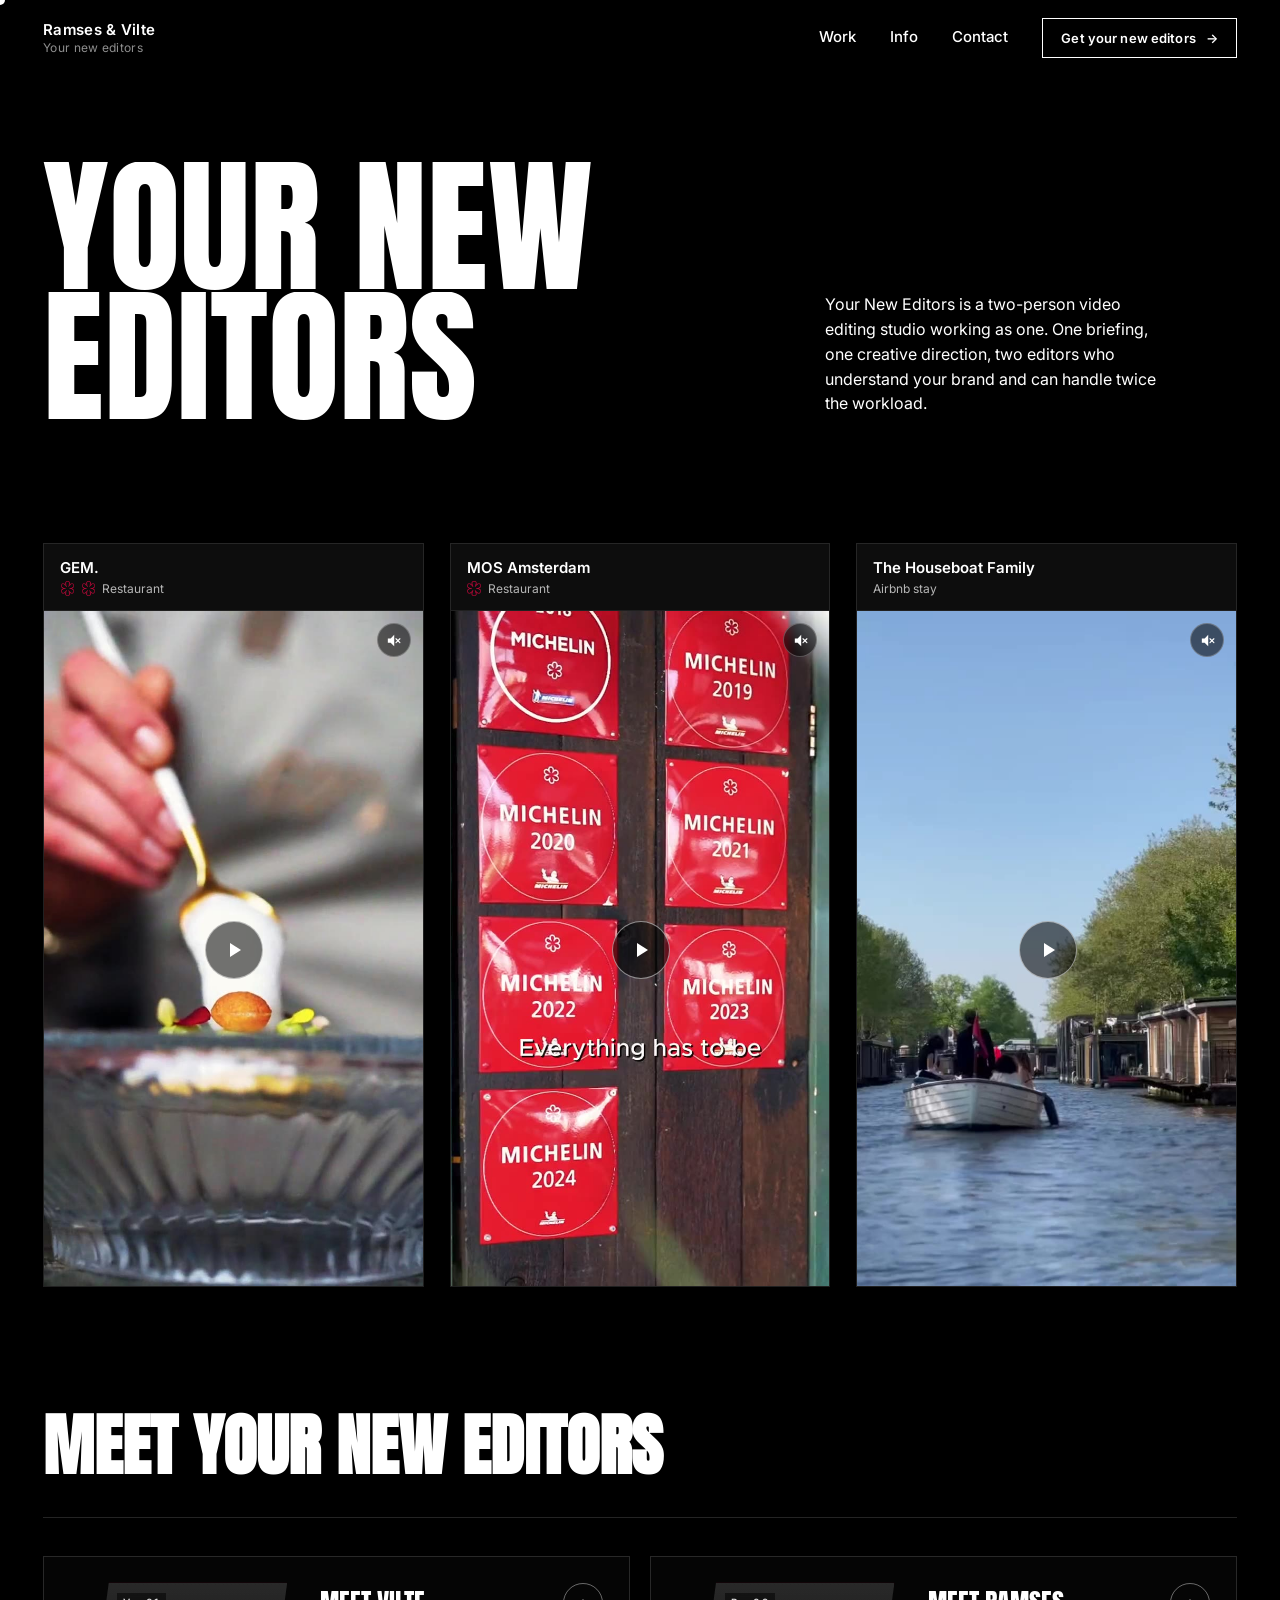
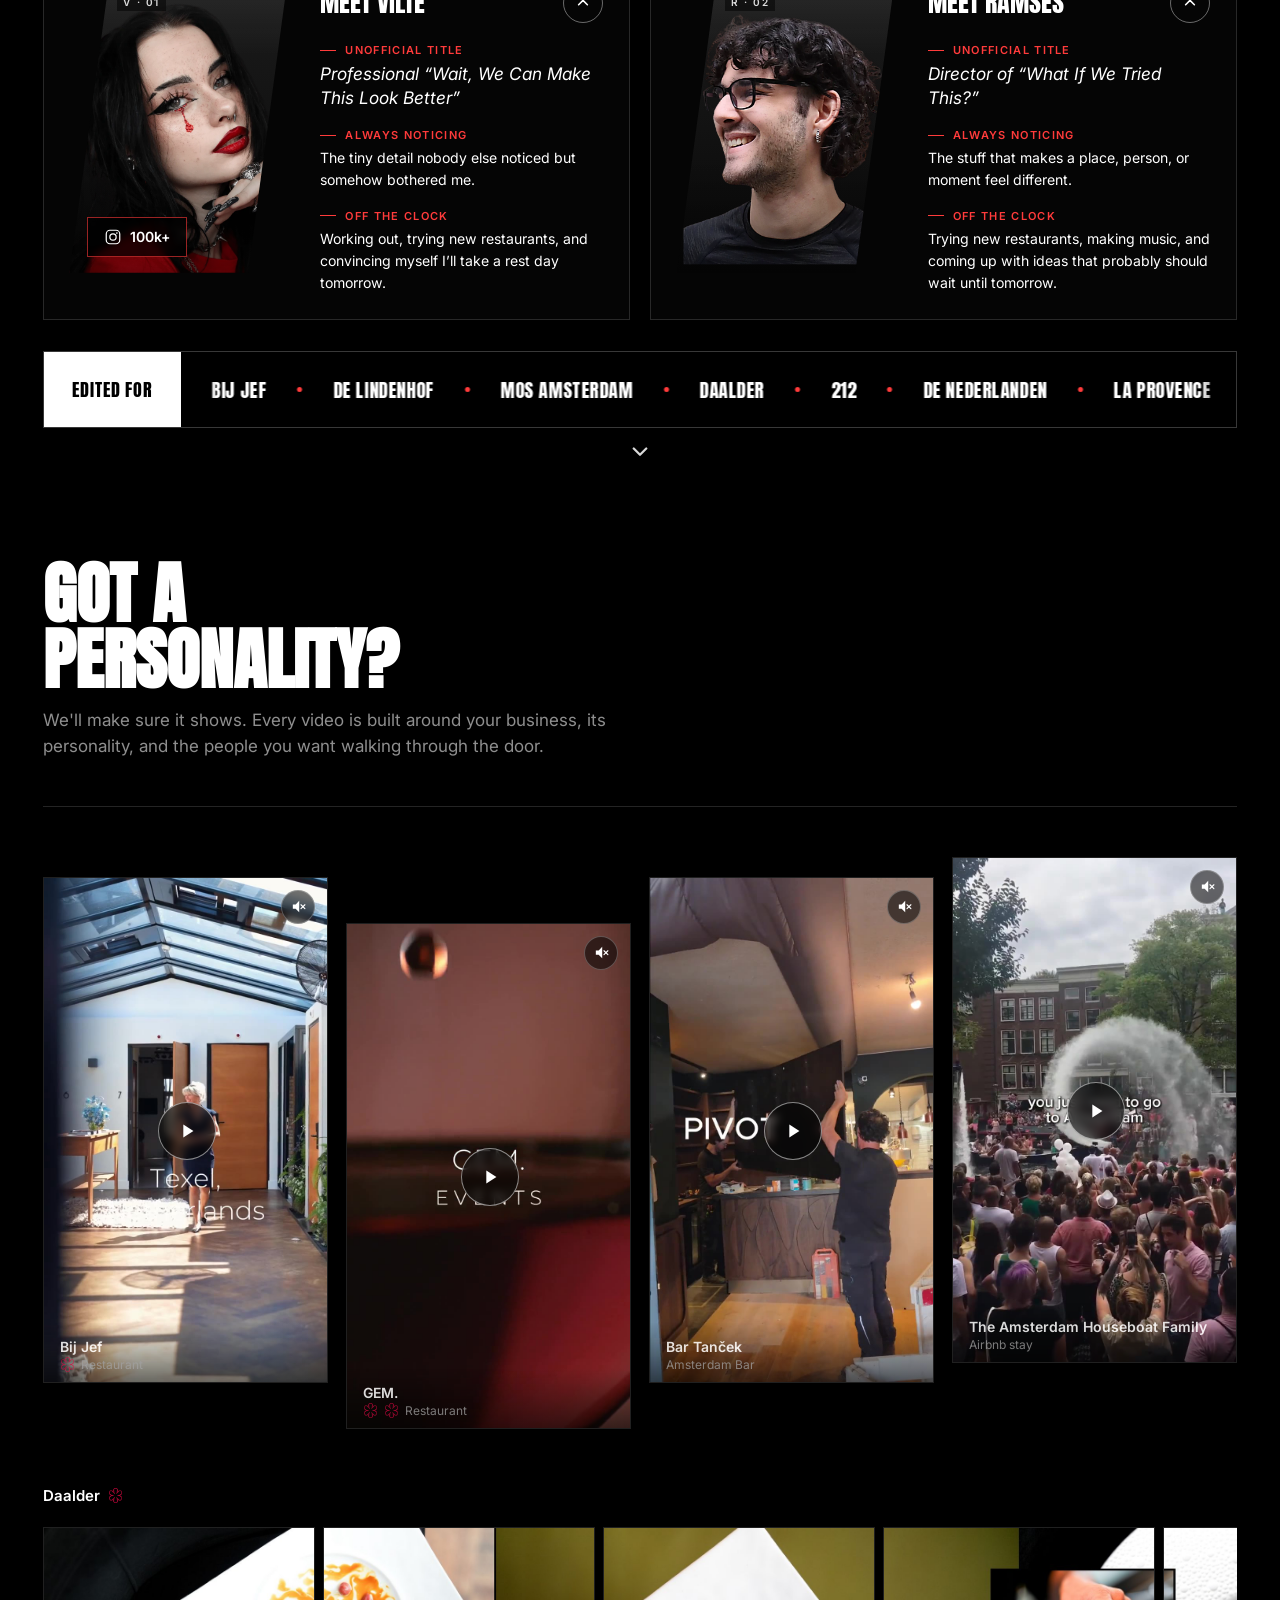
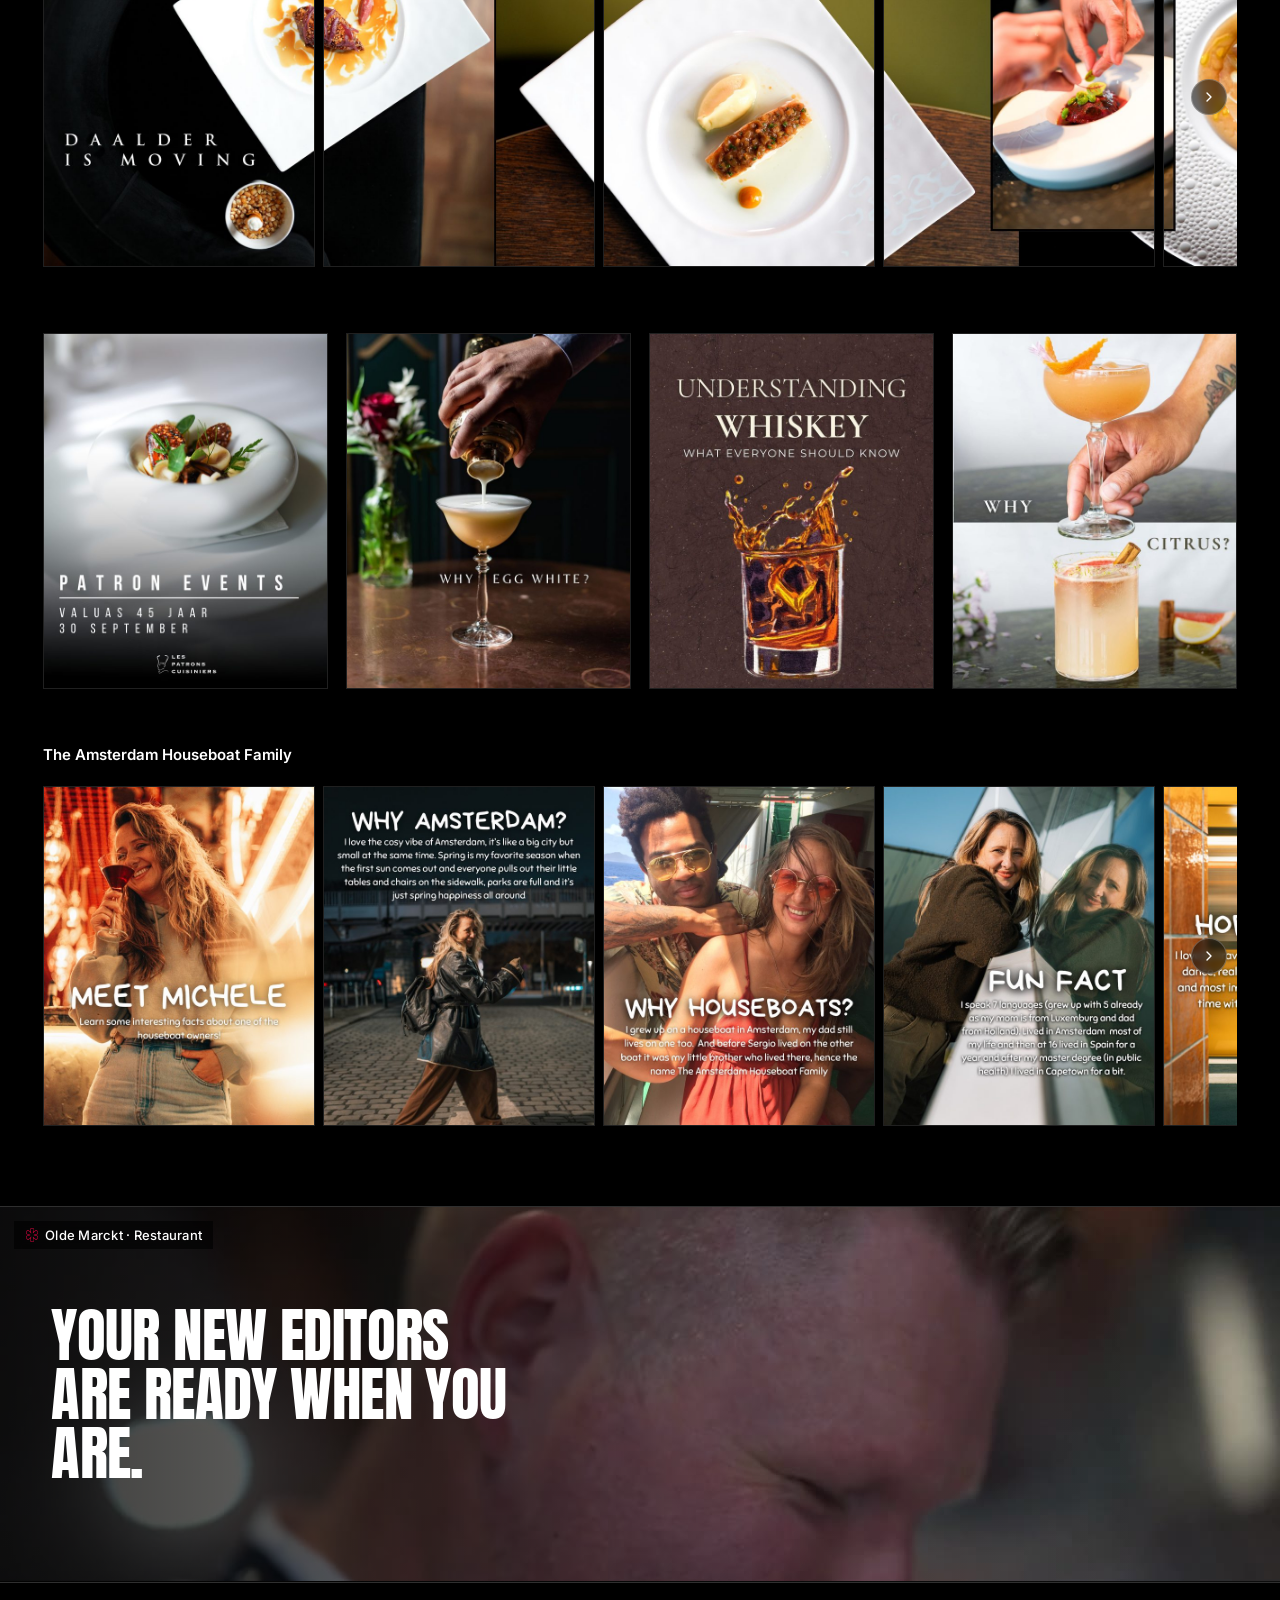
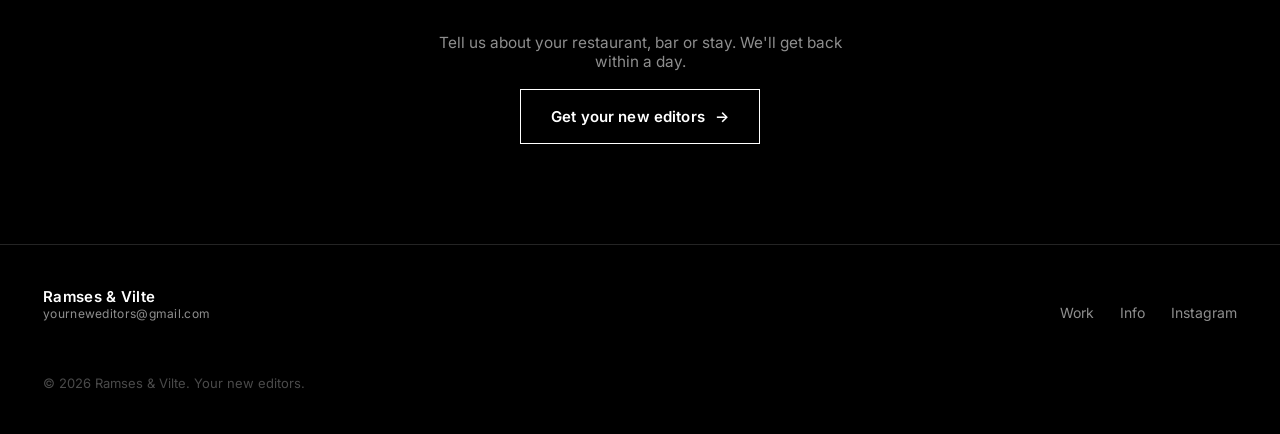
==== commit 071ce71b: "changfes" ====
--- a/index.html
+++ b/index.html
@@ -124,8 +124,8 @@
             </a>
           </div>
         </div>
-        <div class="team-bio-wrap">
-          <button type="button" class="team-bio-toggle" aria-expanded="false">
+        <div class="team-bio-wrap is-open">
+          <button type="button" class="team-bio-toggle" aria-expanded="true">
             Meet Vilte
             <svg class="team-bio-toggle-arrow" viewBox="0 0 16 16" fill="none" aria-hidden="true"><path d="M3 6l5 5 5-5" stroke="currentColor" stroke-width="1.8" stroke-linecap="round" stroke-linejoin="round"/></svg>
           </button>
@@ -146,8 +146,8 @@
             <img src="images/ramses.webp" alt="Ramses">
           </div>
         </div>
-        <div class="team-bio-wrap">
-          <button type="button" class="team-bio-toggle" aria-expanded="false">
+        <div class="team-bio-wrap is-open">
+          <button type="button" class="team-bio-toggle" aria-expanded="true">
             Meet Ramses
             <svg class="team-bio-toggle-arrow" viewBox="0 0 16 16" fill="none" aria-hidden="true"><path d="M3 6l5 5 5-5" stroke="currentColor" stroke-width="1.8" stroke-linecap="round" stroke-linejoin="round"/></svg>
           </button>
--- a/style.css
+++ b/style.css
@@ -611,6 +611,20 @@
   .offer-reel-video video{
     width:100%; height:100%; object-fit:cover; display:block;
   }
+  /* tap-to-play hint: if a video has NOT started playing after ~1.6s
+     (autoplay blocked, e.g. iPhone Low Power Mode, or a slow connection)
+     a play button fades in over it; tapping the video starts it. It never
+     shows on a normal load because by then the video is already running. */
+  .offer-reel-video::after{
+    content:''; position:absolute; left:50%; top:50%;
+    width:56px; height:56px; margin:-28px 0 0 -28px; border-radius:50%;
+    background:rgba(0,0,0,.55) url("data:image/svg+xml,%3Csvg xmlns='http://www.w3.org/2000/svg' viewBox='0 0 24 24' fill='white'%3E%3Cpath d='M8 5v14l11-7z'/%3E%3C/svg%3E") no-repeat center;
+    background-size:24px 24px;
+    border:1px solid rgba(255,255,255,.5);
+    pointer-events:none; opacity:0; transition:opacity .3s var(--ease);
+  }
+  .offer-reel:not(.is-playing) .offer-reel-video::after{ animation:playHint .35s var(--ease) 1.6s forwards; }
+  @keyframes playHint{ to{ opacity:1; } }
 
   /* mute/unmute control: videos autoplay muted by default (required by
      browsers), tap to hear the audio */
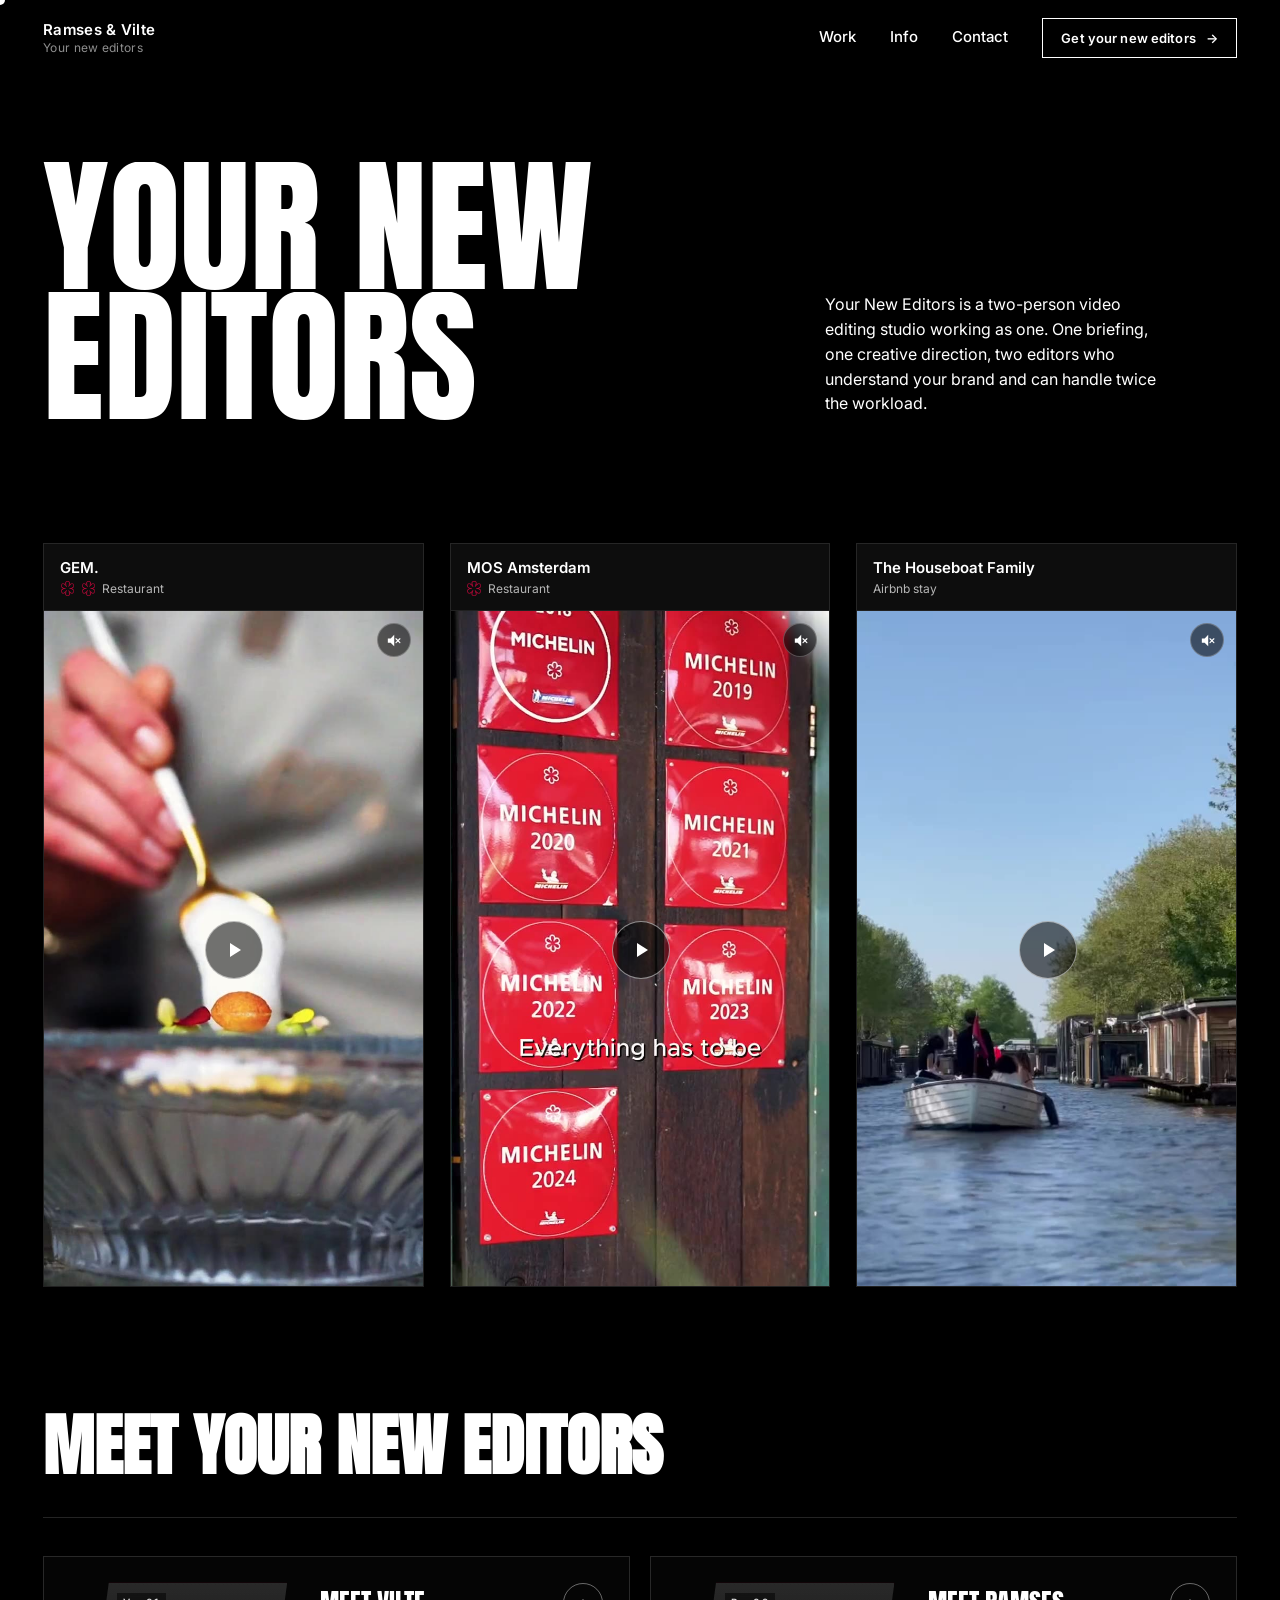
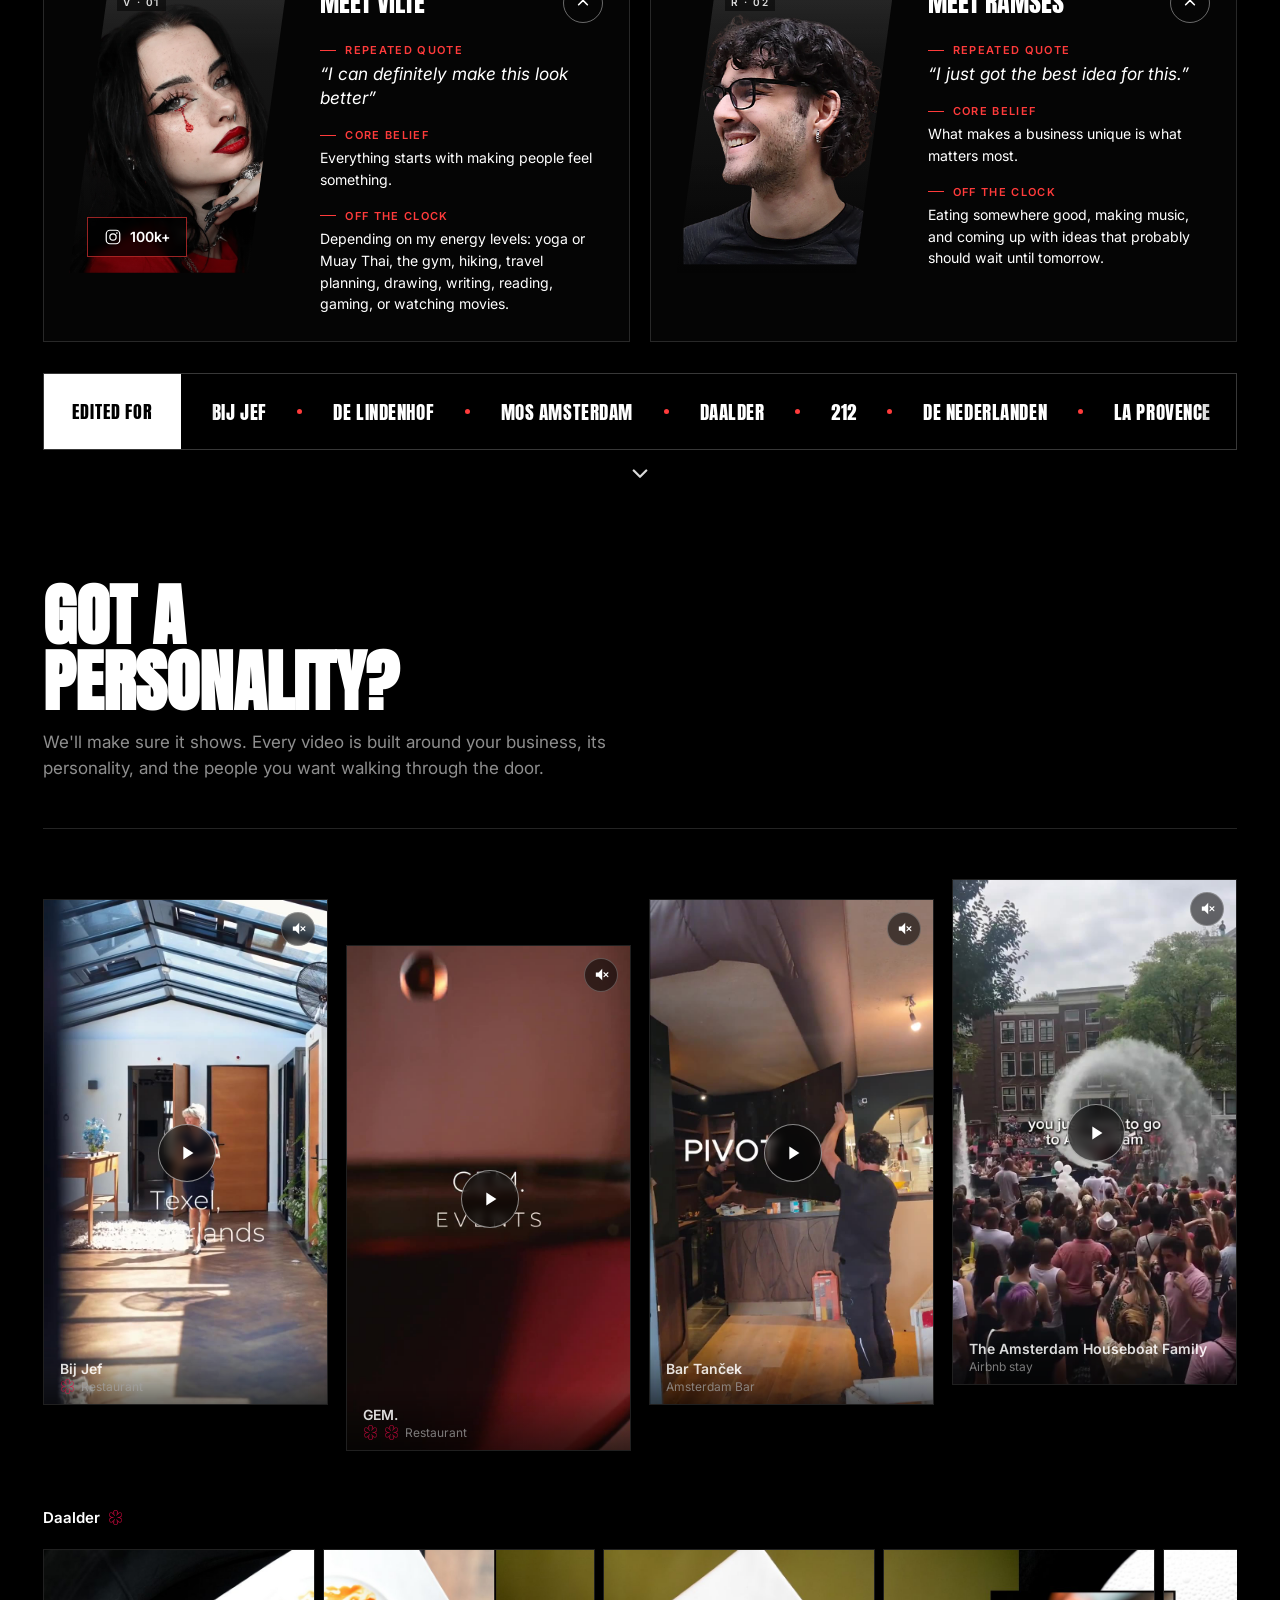
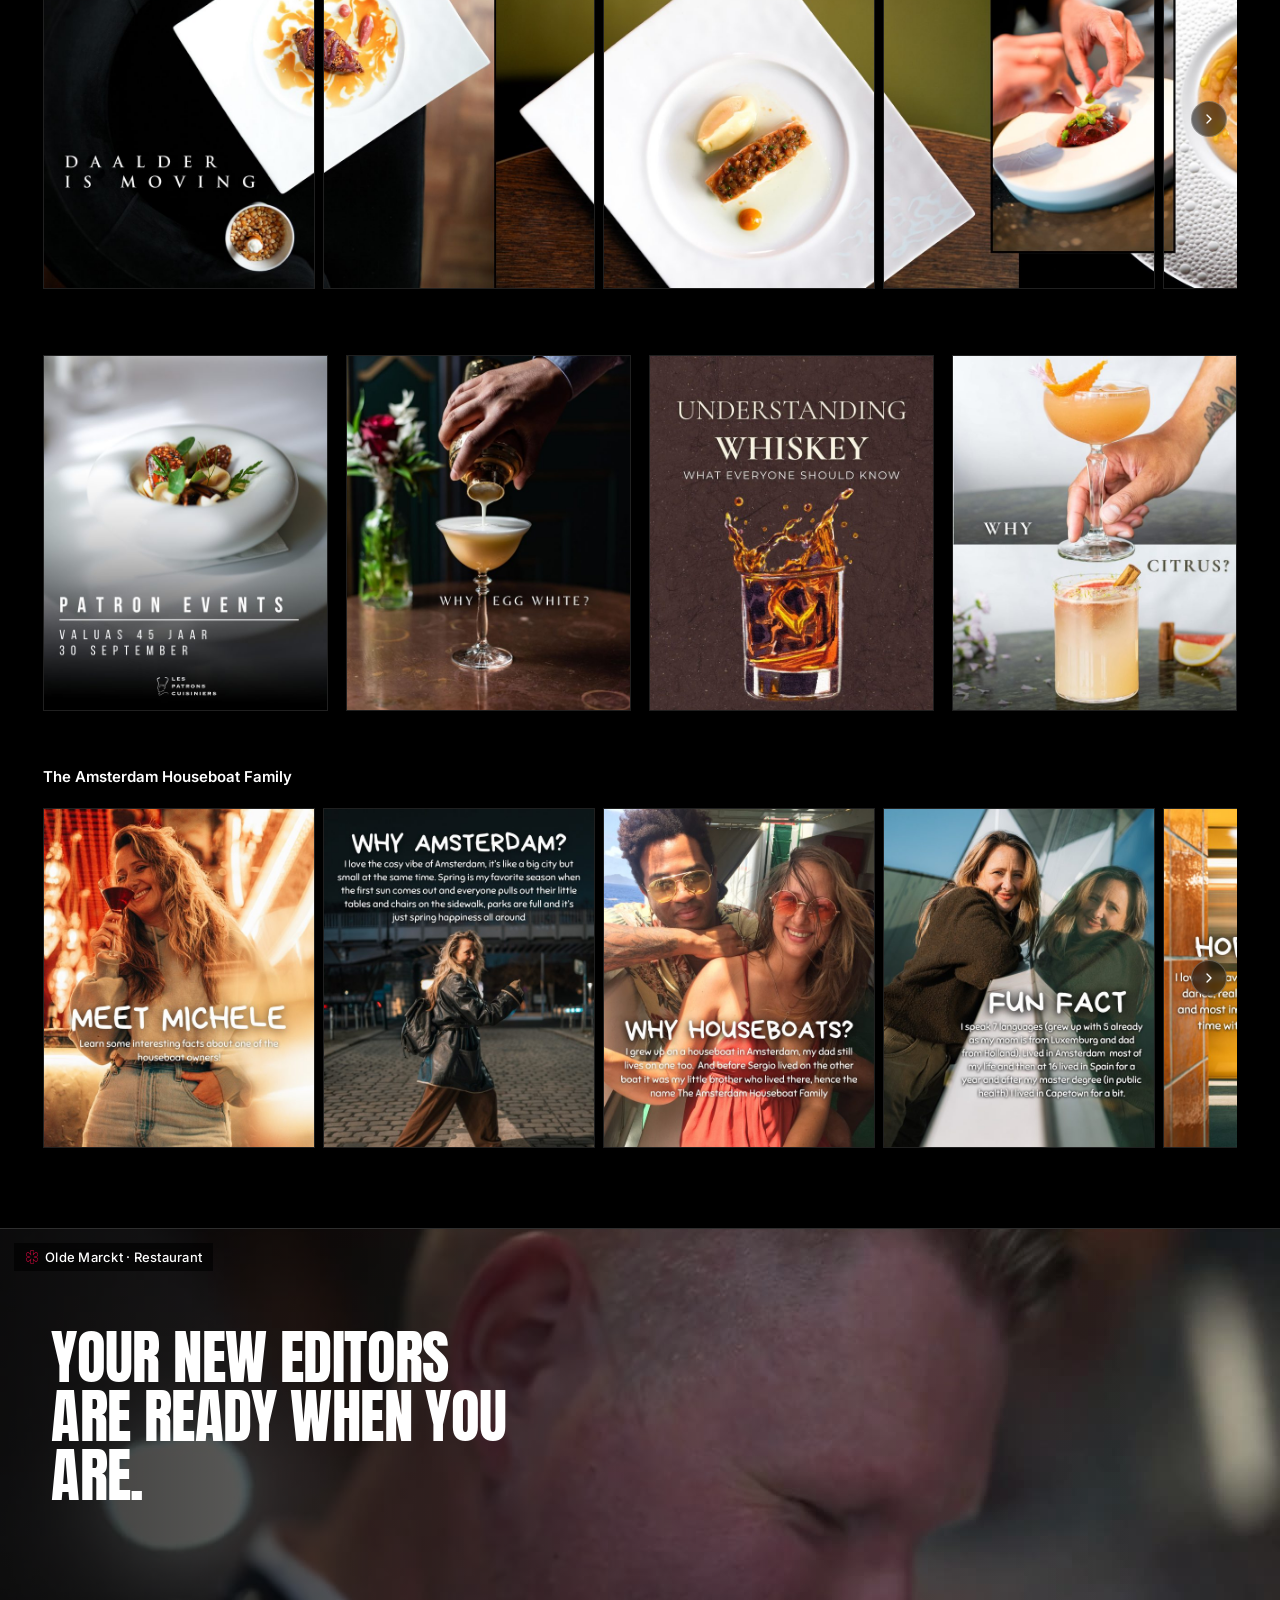
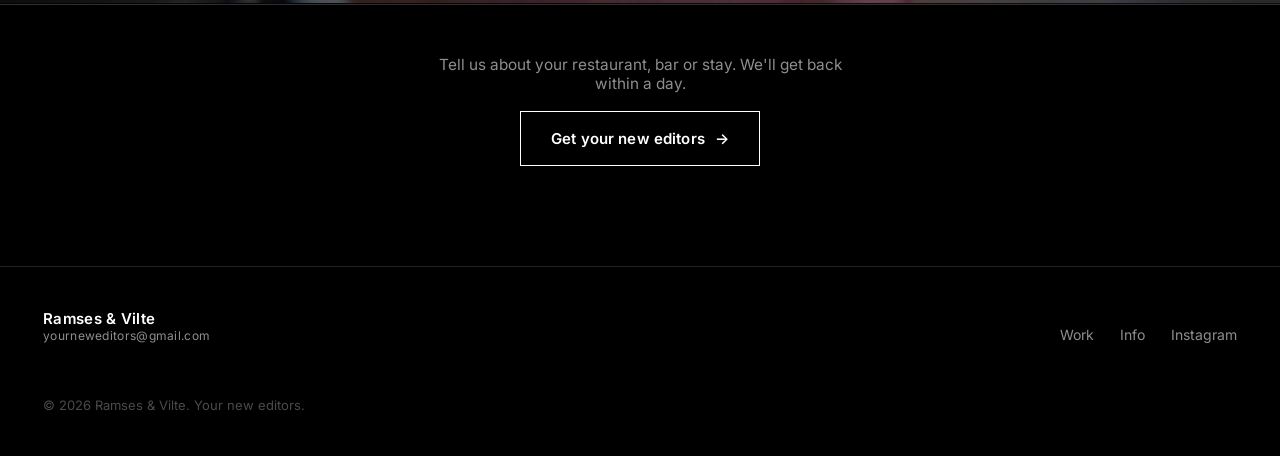
==== commit 707ffaef: "alot" ====
--- a/index.html
+++ b/index.html
@@ -131,9 +131,9 @@
           </button>
           <div class="team-bio">
             <dl class="bio-facts">
-              <div class="bio-fact bio-fact--title"><dt>Unofficial title</dt><dd><em>Professional “Wait, We Can Make This Look Better”</em></dd></div>
-              <div class="bio-fact"><dt>Always noticing</dt><dd>The tiny detail nobody else noticed but somehow bothered me.</dd></div>
-              <div class="bio-fact"><dt>Off the clock</dt><dd>Working out, trying new restaurants, and convincing myself I’ll take a rest day tomorrow.</dd></div>
+              <div class="bio-fact bio-fact--title"><dt>Repeated quote</dt><dd><em>“I can definitely make this look better”</em></dd></div>
+              <div class="bio-fact"><dt>Core belief</dt><dd>Everything starts with making people feel something.</dd></div>
+              <div class="bio-fact"><dt>Off the clock</dt><dd>Depending on my energy levels: yoga or Muay Thai, the gym, hiking, travel planning, drawing, writing, reading, gaming, or watching movies.</dd></div>
             </dl>
           </div>
         </div>
@@ -153,9 +153,9 @@
           </button>
           <div class="team-bio">
             <dl class="bio-facts">
-              <div class="bio-fact bio-fact--title"><dt>Unofficial title</dt><dd><em>Director of “What If We Tried This?”</em></dd></div>
-              <div class="bio-fact"><dt>Always noticing</dt><dd>The stuff that makes a place, person, or moment feel different.</dd></div>
-              <div class="bio-fact"><dt>Off the clock</dt><dd>Trying new restaurants, making music, and coming up with ideas that probably should wait until tomorrow.</dd></div>
+              <div class="bio-fact bio-fact--title"><dt>Repeated quote</dt><dd><em>“I just got the best idea for this.”</em></dd></div>
+              <div class="bio-fact"><dt>Core belief</dt><dd>What makes a business unique is what matters most.</dd></div>
+              <div class="bio-fact"><dt>Off the clock</dt><dd>Eating somewhere good, making music, and coming up with ideas that probably should wait until tomorrow.</dd></div>
             </dl>
           </div>
         </div>
--- a/style.css
+++ b/style.css
@@ -238,7 +238,7 @@
   #about .section-title{ max-width:none; }
   .team-grid{
     display:grid; grid-template-columns:1fr 1fr; gap:clamp(14px, 1.6vw, 24px);
-    align-items:start;
+    align-items:stretch;
     padding-top:clamp(26px, 3vw, 40px);
     border-top:1px solid rgba(255,255,255,.14);
   }
@@ -289,10 +289,11 @@
   .bio-fact--title dd{ font-size:clamp(16px, 1.35vw, 19px); line-height:1.4; }
   .bio-fact dd em{ font-style:italic; }
   .team-bio-wrap.is-open .team-bio{ display:block; }
-  /* desktop: once a card is open its text column is taller than the photo,
-     so line the photo up with the top of it ("Meet ..." row) */
+  /* desktop: cards in a row are the same height; an open card lines its
+     photo and its "Meet ..." row up at the top instead of centring them,
+     so both headings sit on the same line even when one text is longer */
   @media (min-width:801px){
-    .team-member:has(.team-bio-wrap.is-open) .hero-photo{ align-self:flex-start; }
+    .team-member:has(.team-bio-wrap.is-open){ align-items:flex-start; }
   }
 
   @media (max-width:800px){
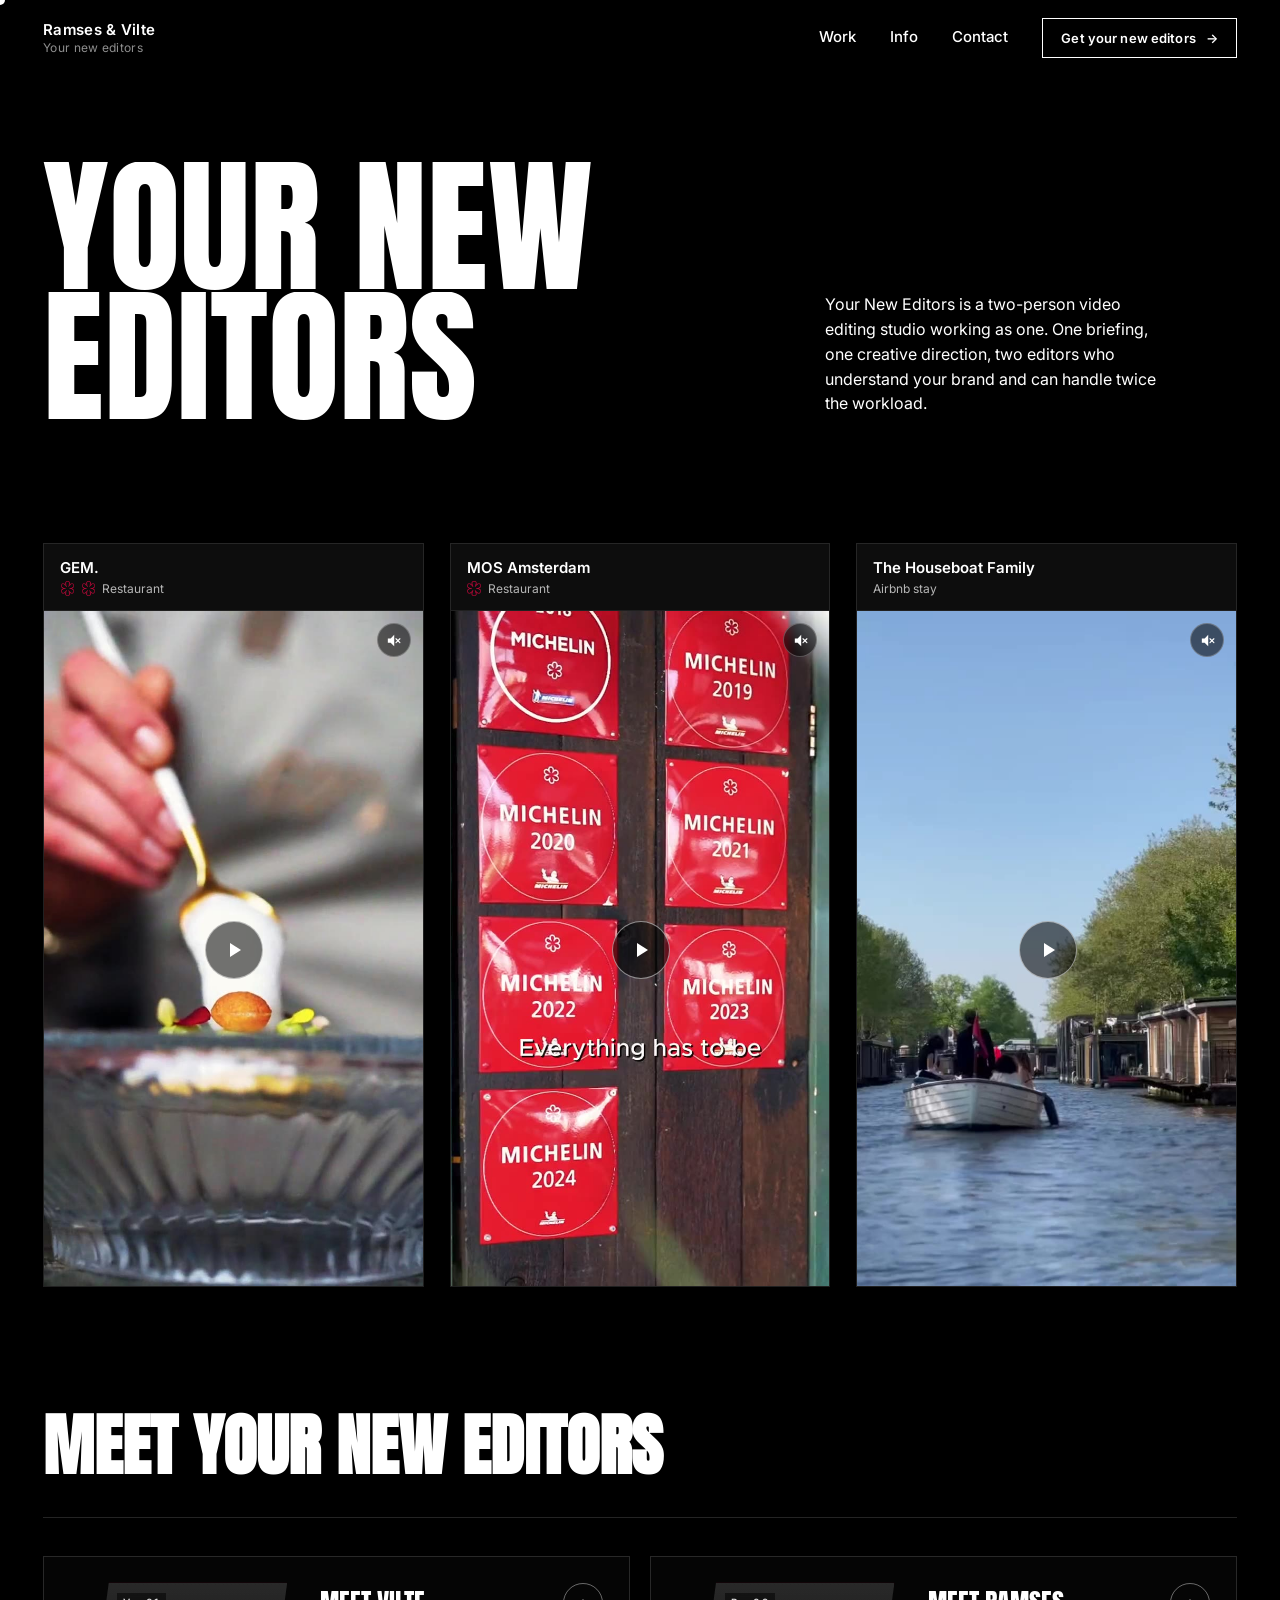
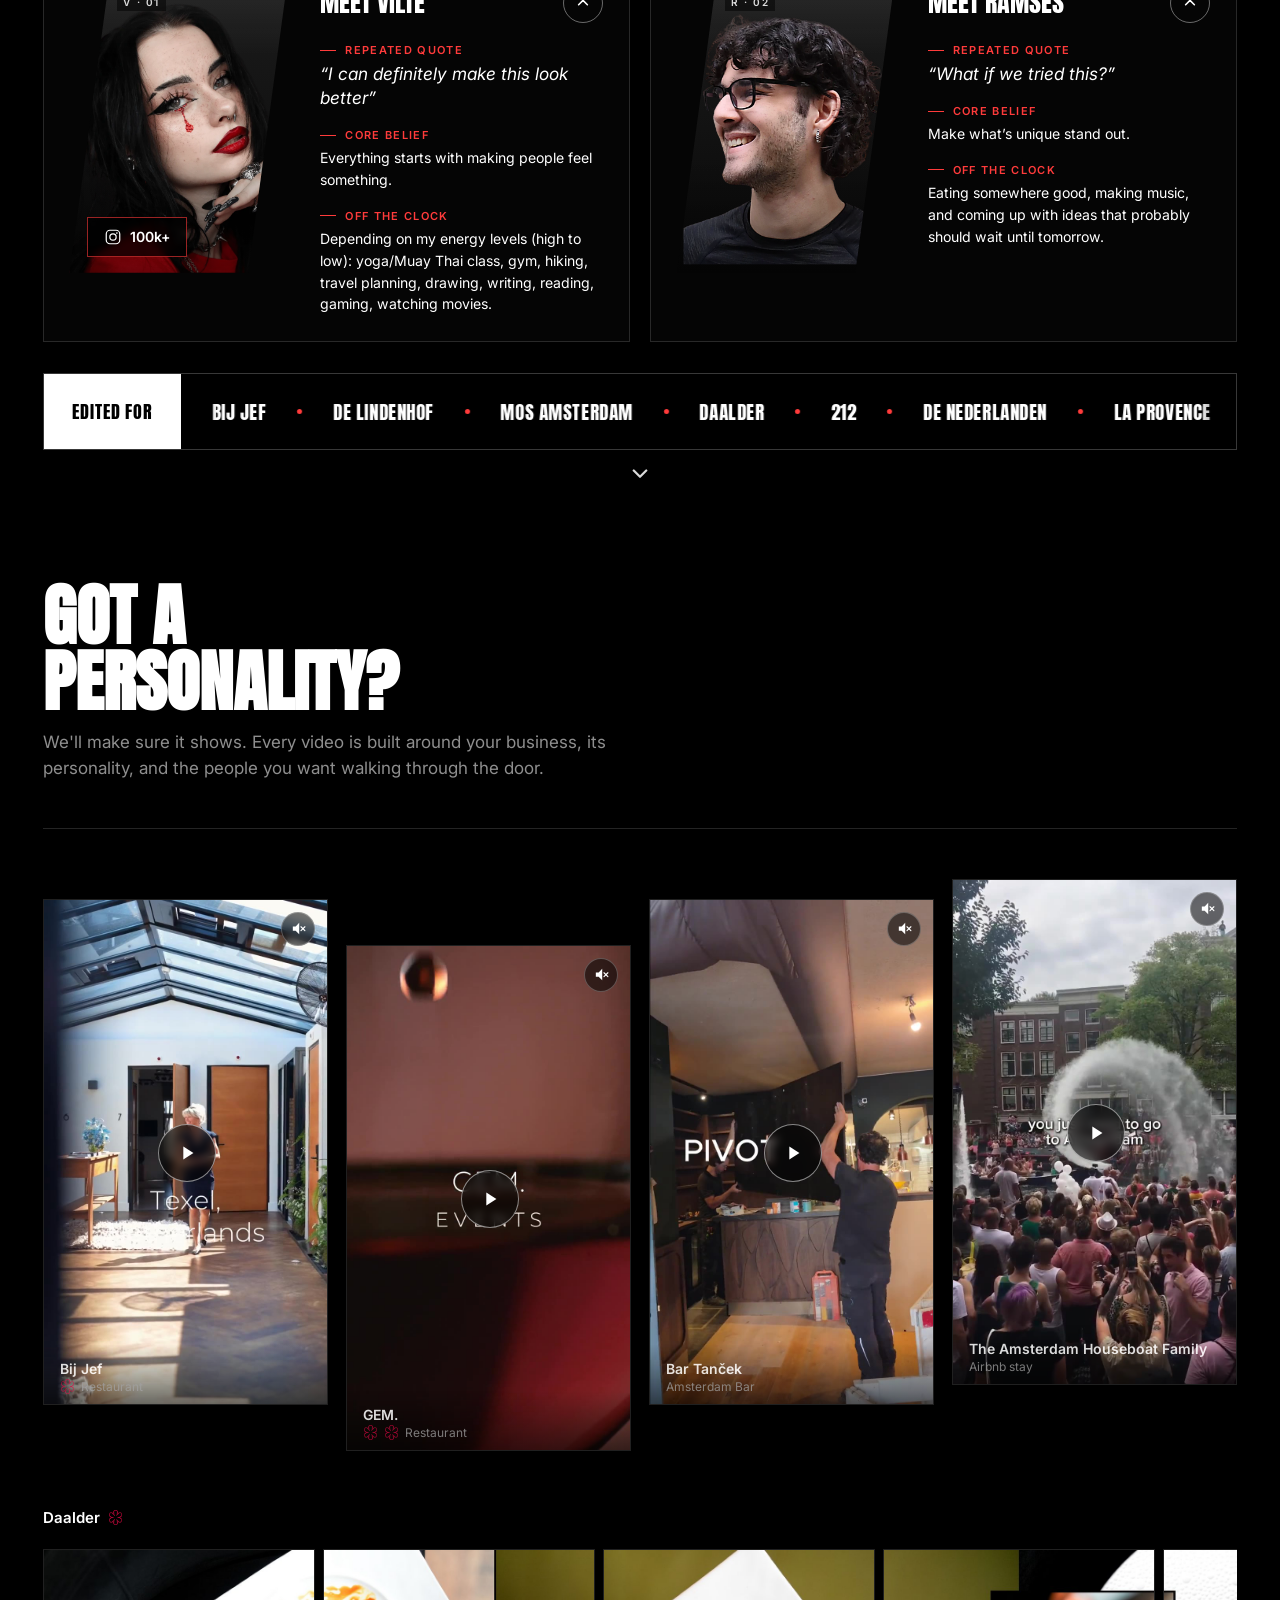
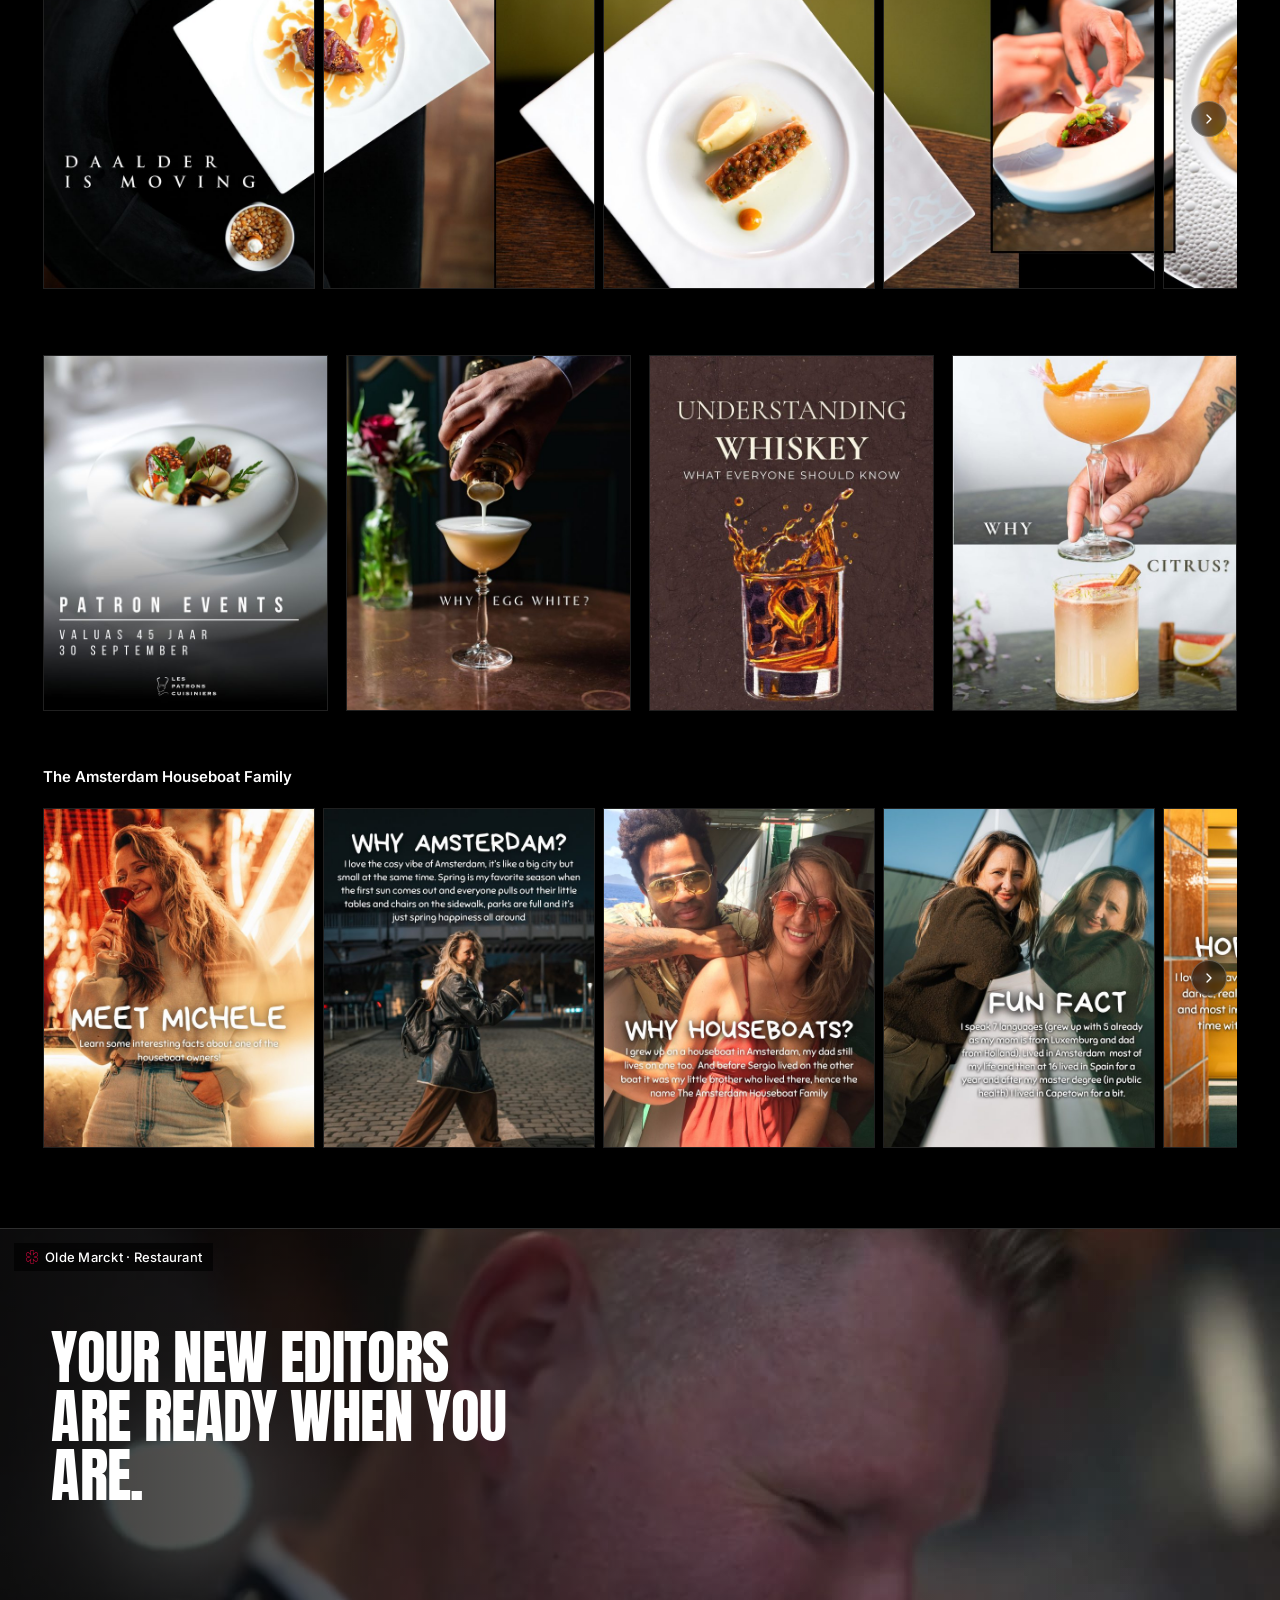
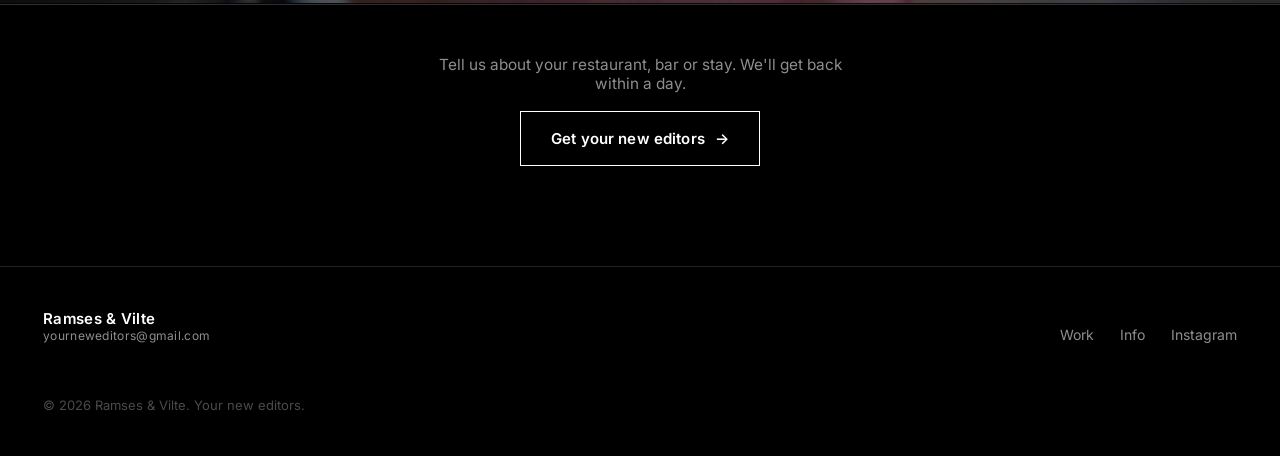
==== commit fa3610de: "thu" ====
--- a/index.html
+++ b/index.html
@@ -133,7 +133,7 @@
             <dl class="bio-facts">
               <div class="bio-fact bio-fact--title"><dt>Repeated quote</dt><dd><em>“I can definitely make this look better”</em></dd></div>
               <div class="bio-fact"><dt>Core belief</dt><dd>Everything starts with making people feel something.</dd></div>
-              <div class="bio-fact"><dt>Off the clock</dt><dd>Depending on my energy levels: yoga or Muay Thai, the gym, hiking, travel planning, drawing, writing, reading, gaming, or watching movies.</dd></div>
+              <div class="bio-fact"><dt>Off the clock</dt><dd>Depending on my energy levels (high to low): yoga/Muay Thai class, gym, hiking, travel planning, drawing, writing, reading, gaming, watching movies.</dd></div>
             </dl>
           </div>
         </div>
@@ -153,8 +153,8 @@
           </button>
           <div class="team-bio">
             <dl class="bio-facts">
-              <div class="bio-fact bio-fact--title"><dt>Repeated quote</dt><dd><em>“I just got the best idea for this.”</em></dd></div>
-              <div class="bio-fact"><dt>Core belief</dt><dd>What makes a business unique is what matters most.</dd></div>
+              <div class="bio-fact bio-fact--title"><dt>Repeated quote</dt><dd><em>“What if we tried this?”</em></dd></div>
+              <div class="bio-fact"><dt>Core belief</dt><dd>Make what’s unique stand out.</dd></div>
               <div class="bio-fact"><dt>Off the clock</dt><dd>Eating somewhere good, making music, and coming up with ideas that probably should wait until tomorrow.</dd></div>
             </dl>
           </div>
